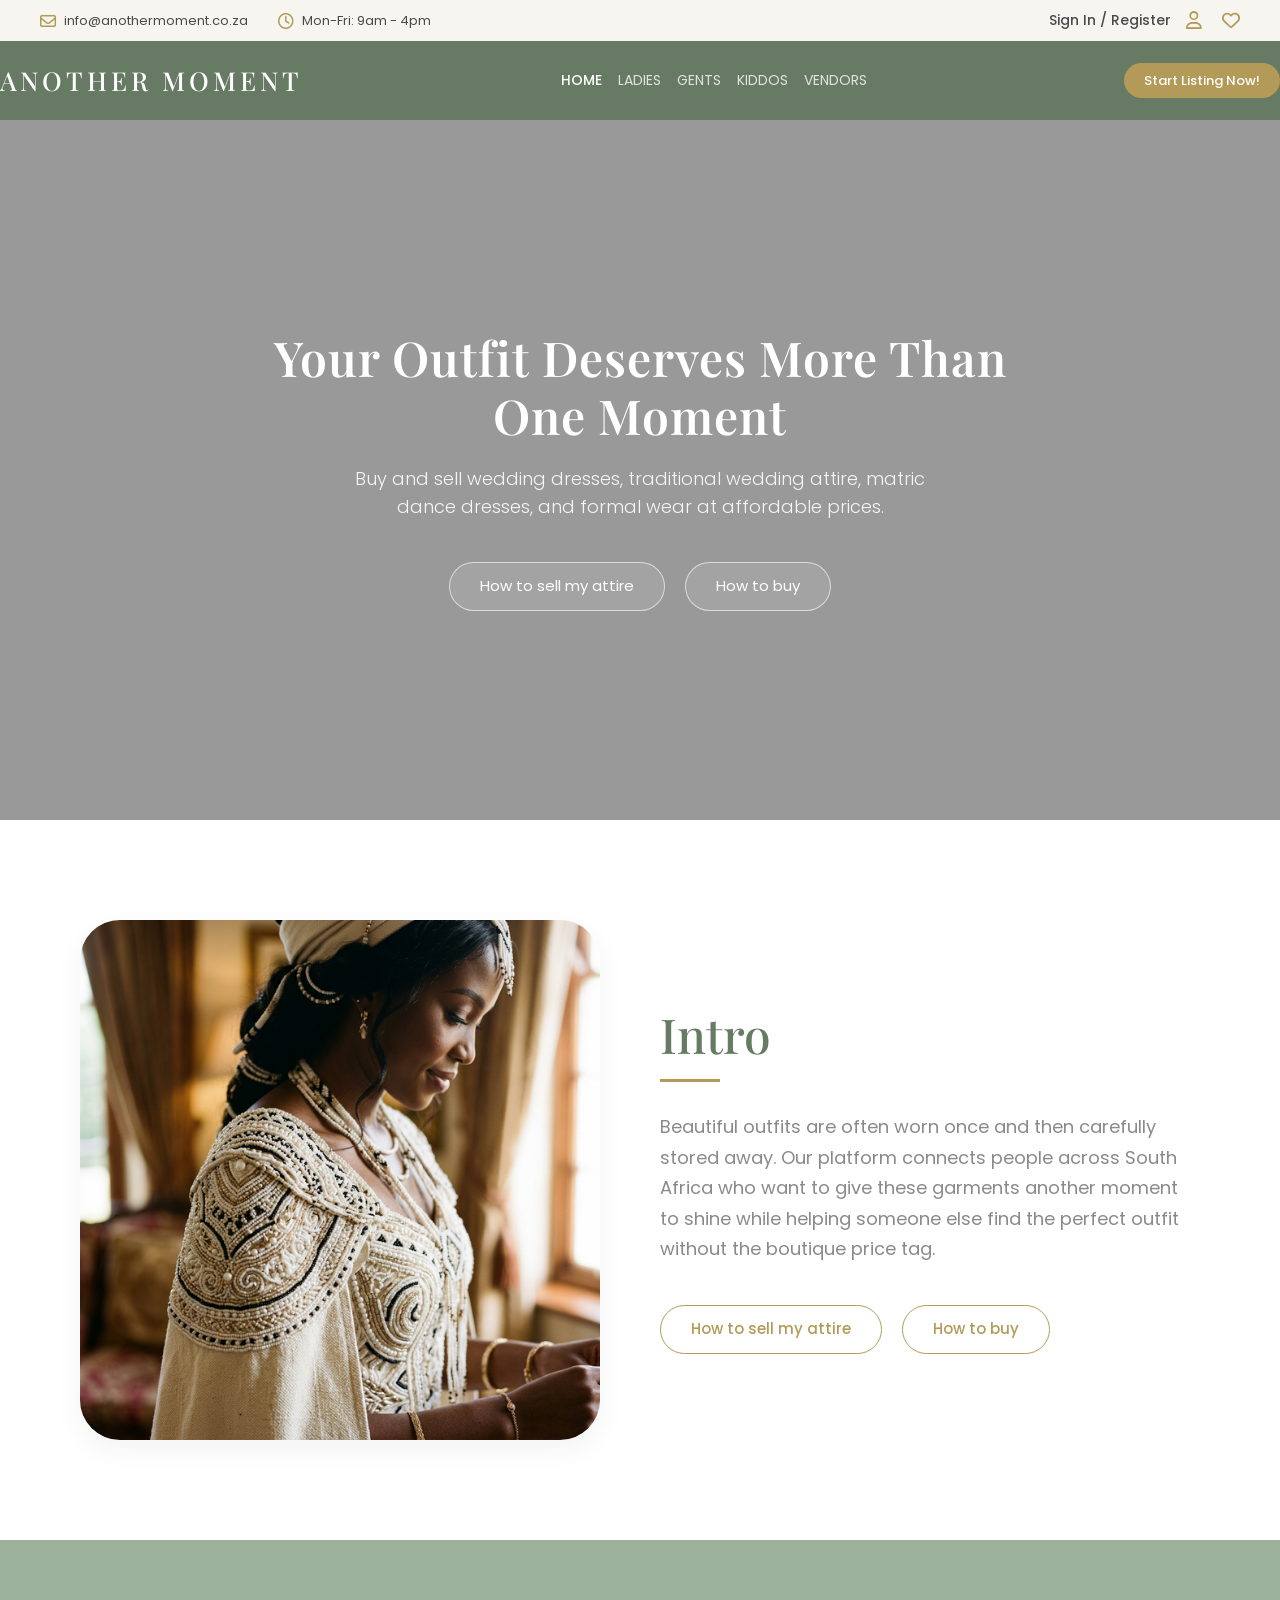
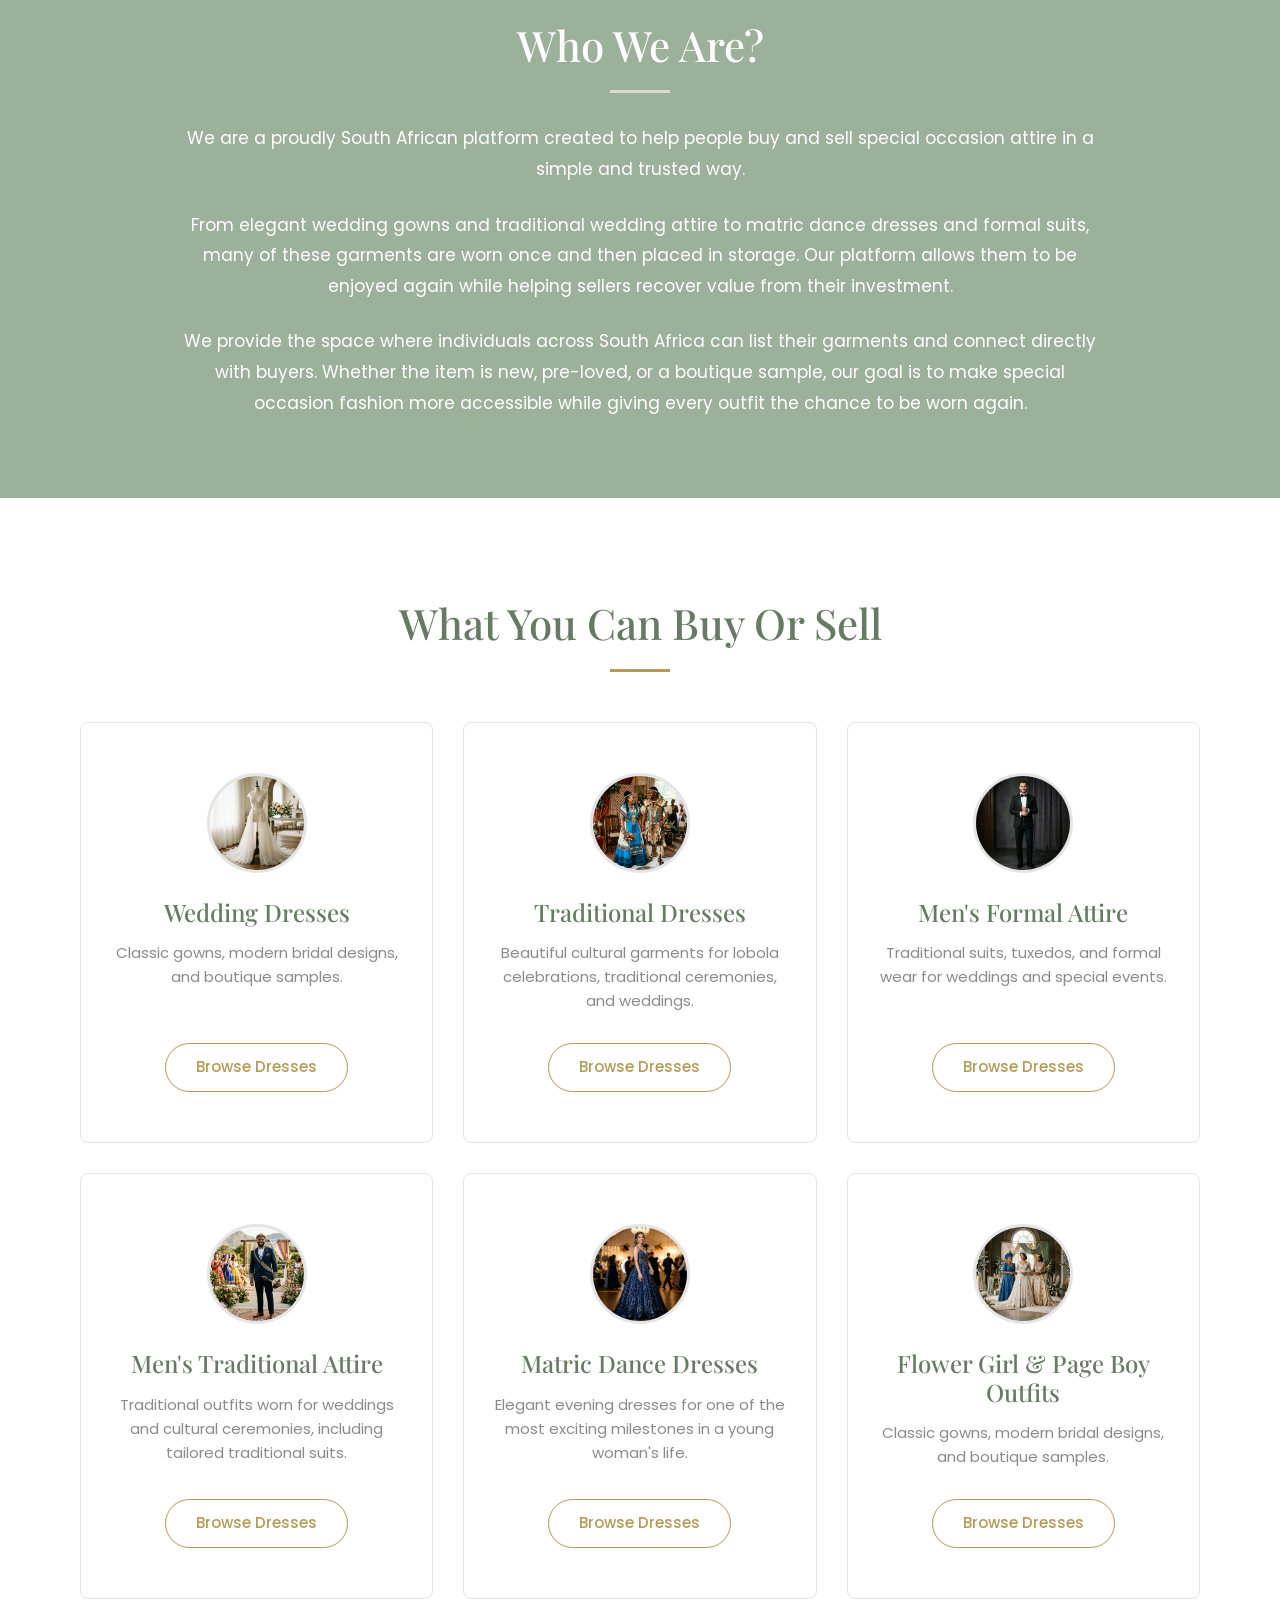
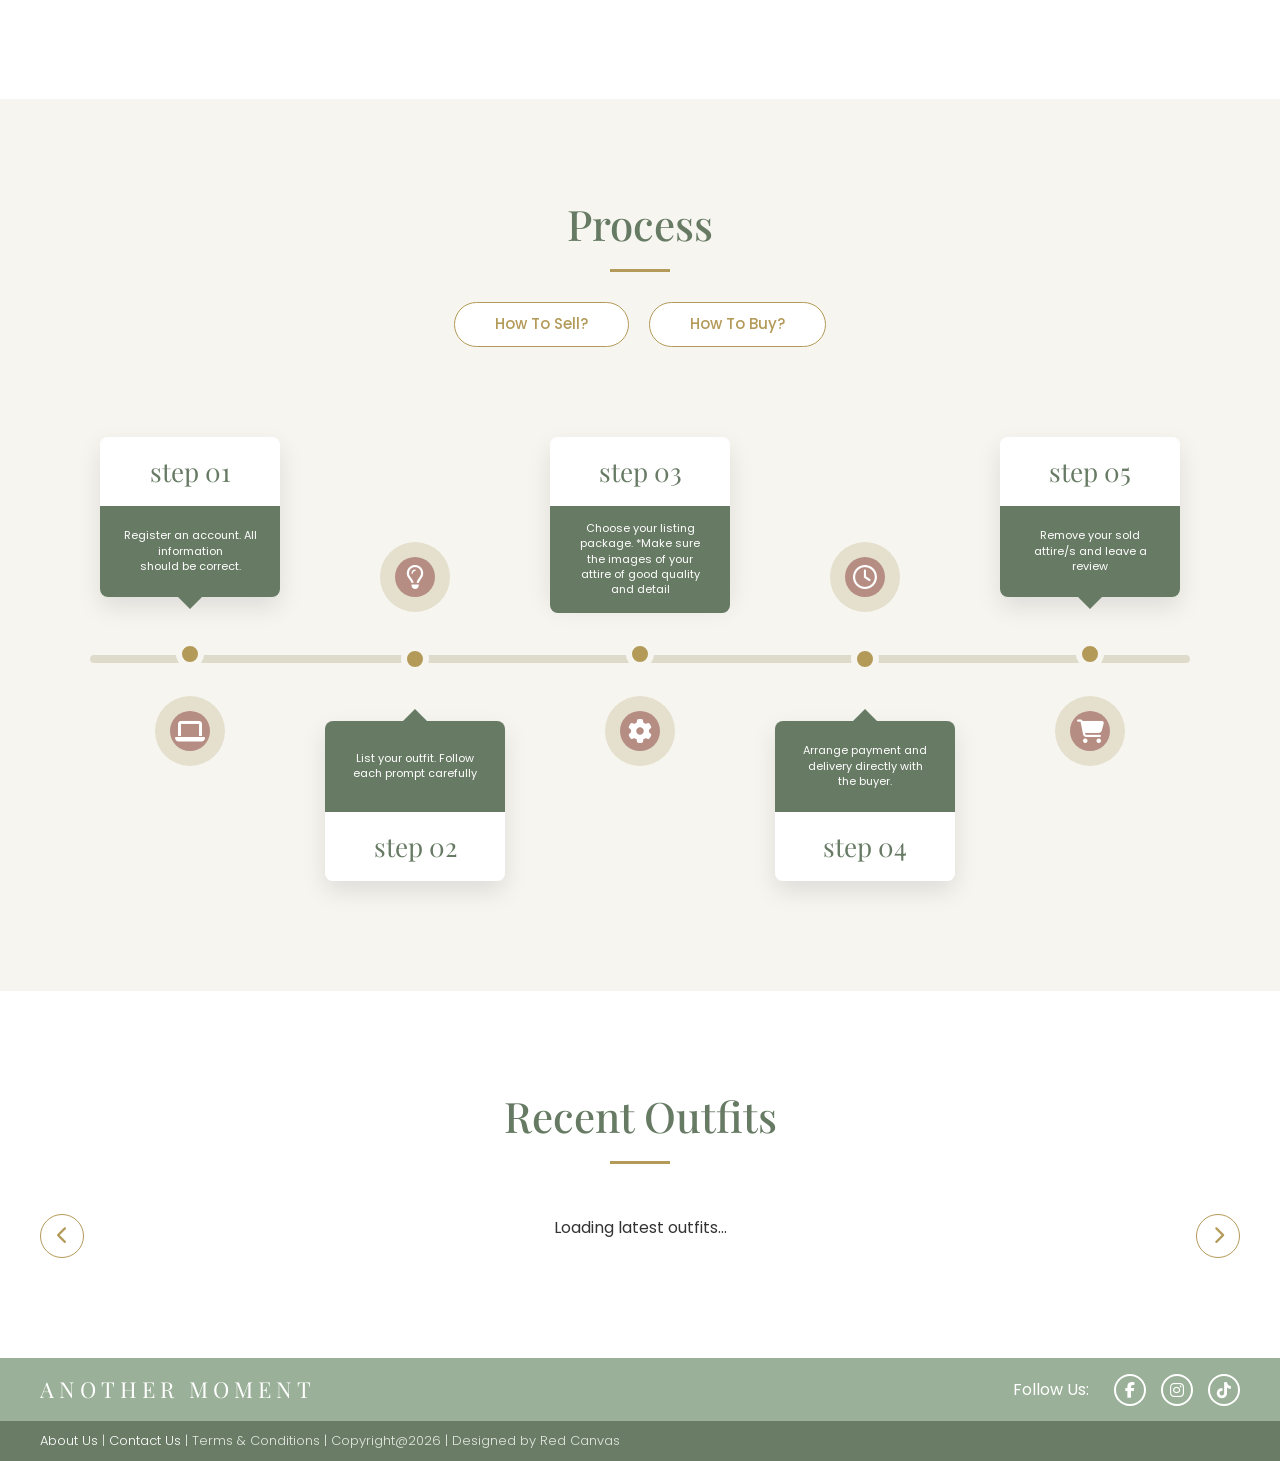
==== index.html @ dbbd154a "Add files via upload" ====
<!DOCTYPE html>
<html lang="en">

<head>
    <meta charset="UTF-8">
    <meta name="viewport" content="width=device-width, initial-scale=1.0">
    <title>ANOTHER MOMENT - Your Outfit Deserves More Than One Moment</title>

    <!-- Fonts -->
    <link rel="preconnect" href="https://fonts.googleapis.com">
    <link rel="preconnect" href="https://fonts.gstatic.com" crossorigin>
    <link
        href="https://fonts.googleapis.com/css2?family=Playfair+Display:wght@400;500;600;700&family=Poppins:wght@300;400;500;600&display=swap"
        rel="stylesheet">

    <!-- Icons -->
    <link rel="stylesheet" href="https://cdnjs.cloudflare.com/ajax/libs/font-awesome/6.4.0/css/all.min.css">

    <!-- Bootstrap CSS -->
    <link href="https://cdn.jsdelivr.net/npm/bootstrap@5.3.3/dist/css/bootstrap.min.css" rel="stylesheet">
    <!-- Styles -->
    <link rel="stylesheet" href="style.css">
    <link rel="icon" href="images/favicon.png" type="image/png">
</head>

<body>
    <!-- Top Bar -->
    <div class="top-bar">
        <div class="top-bar-container">
            <div class="top-bar-left">
                <div class="top-bar-item">
                    <i class="fa-regular fa-envelope"></i>
                    <span>info@anothermoment.co.za</span>
                </div>
                <div class="top-bar-item">
                    <i class="fa-regular fa-clock"></i>
                    <span>Mon-Fri: 9am - 4pm</span>
                </div>
            </div>
            <div class="top-bar-right">
                <div class="top-bar-item sign-in">
                    <a href="login.html" class="text-decoration-none text-reset"><span>Sign In / Register</span></a>
                    <i class="fa-regular fa-user"></i>
                </div>

                                <div class="top-bar-item favorites" style="cursor: pointer;" title="Favorites">
                    <a href="favorites.html" class="text-decoration-none text-reset"><i class="fa-regular fa-heart"></i></a>
                </div>
                <div class="top-bar-item notifications-container" id="nav-notifications-bell" style="display: none;">
                    <i class="fa-regular fa-bell notification-bell"></i>
                    <span class="notification-badge" id="nav-notifications-badge">0</span>
                    <div class="notification-dropdown" id="nav-notifications-dropdown">
                        <div class="notification-empty">Loading notifications...</div>
                    </div>
                </div>
            </div>
        </div>
    </div>

    <!-- Main Navigation -->
    <header class="header">
        <nav class="navbar navbar-expand-lg navbar-dark bg-transparent w-100 py-0">
            <div class="container-fluid header-container px-0">
                <div class="logo">
                    <a class="navbar-brand m-0 p-0" href="index.html">ANOTHER MOMENT</a>
                </div>
                <button class="navbar-toggler border-0 shadow-none" type="button" data-bs-toggle="collapse"
                    data-bs-target="#navMenuContent" aria-controls="navMenuContent" aria-expanded="false"
                    aria-label="Toggle navigation">
                    <span class="navbar-toggler-icon"></span>
                </button>
                <div class="collapse navbar-collapse" id="navMenuContent">
                    <ul class="navbar-nav mx-auto mb-3 mb-lg-0 nav-menu justify-content-center gap-3 mt-4 mt-lg-0 text-center">
    <li class="nav-item"><a class="nav-link active p-0" href="index.html">Home</a></li>
    <li class="nav-item dropdown">
        <a class="nav-link dropdown-toggle p-0" href="#" id="ladiesDropdown" role="button" data-bs-toggle="dropdown" aria-expanded="false">Ladies</a>
        <ul class="dropdown-menu" aria-labelledby="ladiesDropdown">
            <li><a class="dropdown-item" href="category.html?type=white-wedding">White Wedding Dress</a></li>
            <li><a class="dropdown-item" href="category.html?type=traditional-wedding">Traditional Wedding Dress</a></li>
            <li><a class="dropdown-item" href="category.html?type=matric-dance">Matric Dance Dress</a></li>
            <li><a class="dropdown-item" href="category.html?type=evening">Evening Dress</a></li>
        </ul>
    </li>
    <li class="nav-item dropdown">
        <a class="nav-link dropdown-toggle p-0" href="#" id="gentsDropdown" role="button" data-bs-toggle="dropdown" aria-expanded="false">Gents</a>
        <ul class="dropdown-menu" aria-labelledby="gentsDropdown">
            <li><a class="dropdown-item" href="category.html?type=tuxedos">Tuxedos</a></li>
            <li><a class="dropdown-item" href="category.html?type=suits">Suits</a></li>
            <li><a class="dropdown-item" href="category.html?type=traditional-attire">Traditional Attire</a></li>
        </ul>
    </li>
    <li class="nav-item dropdown">
        <a class="nav-link dropdown-toggle p-0" href="#" id="kiddosDropdown" role="button" data-bs-toggle="dropdown" aria-expanded="false">Kiddos</a>
        <ul class="dropdown-menu" aria-labelledby="kiddosDropdown">
            <li><a class="dropdown-item" href="category.html?type=boys-formal">Boys Formal Attire</a></li>
            <li><a class="dropdown-item" href="category.html?type=boys-traditional">Boys Traditional Attire</a></li>
            <li><a class="dropdown-item" href="category.html?type=girls-formal">Girl Formal Dresses</a></li>
            <li><a class="dropdown-item" href="category.html?type=girls-traditional">Girls Traditional Dress</a></li>
        </ul>
    </li>
    <li class="nav-item"><a class="nav-link p-0" href="vendors.html">Vendors</a></li>
    
</ul>
                    <div class="header-action mt-3 mt-lg-0 mb-3 mb-lg-0 text-center">
                        <a href="register.html" class="btn-list-attire text-decoration-none d-inline-block">Start Listing Now!</a>
                    </div>
                </div>
            </div>
        </nav>
    </header>

    <!-- Hero Section -->
    <section class="hero">
        <div id="heroCarousel" class="carousel slide carousel-fade position-absolute top-0 start-0 w-100 h-100" data-bs-ride="carousel" data-bs-interval="4000" style="z-index: -2;">
            <div class="carousel-inner h-100">
                <div class="carousel-item active h-100" style="background-image: url('images/heroslides/another moment slide 1.png'); background-size: cover; background-position: center; background-attachment: fixed;">
                </div>
                <div class="carousel-item h-100" style="background-image: url('images/heroslides/another moment slide 2.png'); background-size: cover; background-position: center; background-attachment: fixed;">
                </div>
                <div class="carousel-item h-100" style="background-image: url('images/heroslides/another moment slide 3.png'); background-size: cover; background-position: center; background-attachment: fixed;">
                </div>
                <div class="carousel-item h-100" style="background-image: url('images/heroslides/another moment slide 4.png'); background-size: cover; background-position: center; background-attachment: fixed;">
                </div>
                <div class="carousel-item h-100" style="background-image: url('images/heroslides/hero.png'); background-size: cover; background-position: center; background-attachment: fixed;">
                </div>
            </div>
        </div>
        <div class="hero-overlay"></div>
        <div class="hero-content">
            <h1>Your Outfit Deserves More Than One Moment</h1>
            <p>Buy and sell wedding dresses, traditional wedding attire, matric<br>dance dresses, and formal wear at
                affordable prices.</p>
            <div class="hero-buttons">
                <a href="login.html" class="btn-outline-white">How to sell my attire</a>
                <a href="how-to-buy.html" class="btn-outline-white">How to buy</a>
            </div>
        </div>
    </section>

    <!-- Intro Section -->
    <section class="intro">
        <div class="intro-container">
            <div class="intro-image-wrapper">
                <img src="images/intro.png" alt="Wedding dress intricate back details" class="intro-image">
            </div>
            <div class="intro-text">
                <h2>Intro</h2>
                <div class="heading-line"></div>
                <p>Beautiful outfits are often worn once and then carefully stored away. Our platform connects people
                    across South Africa who want to give these garments another moment to shine while helping someone
                    else find the perfect outfit without the boutique price tag.</p>
                <div class="intro-buttons">
                    <a href="login.html" class="btn-outline-gold">How to sell my attire</a>
                    <a href="how-to-buy.html" class="btn-outline-gold">How to buy</a>
                </div>
            </div>
        </div>
    </section>
    <!-- Who We Are Section -->
    <section class="who-we-are">
        <div class="who-we-are-container">
            <h2>Who We Are?</h2>
            <div class="heading-line center-line line-light"></div>
            <p>We are a proudly South African platform created to help people buy and sell special occasion attire in a
                simple and trusted way.</p>
            <p>From elegant wedding gowns and traditional wedding attire to matric dance dresses and formal suits, many
                of these garments are worn once and then placed in storage. Our platform allows them to be enjoyed again
                while helping sellers recover value from their investment.</p>
            <p>We provide the space where individuals across South Africa can list their garments and connect directly
                with buyers. Whether the item is new, pre-loved, or a boutique sample, our goal is to make special
                occasion fashion more accessible while giving every outfit the chance to be worn again.</p>
        </div>
    </section>

    <!-- Capabilities Section -->
    <section class="capabilities">
        <div class="capabilities-container">
            <h2>What You Can Buy Or Sell</h2>
            <div class="heading-line center-line"></div>

            <div class="cards-grid">
                <div class="card">
                    <div class="card-icon">
                        <img src="images/categories/wedding_dresses.png" alt="Wedding Dresses" width="100" height="100">
                    </div>
                    <h3>Wedding Dresses</h3>
                    <p>Classic gowns, modern bridal designs, and boutique samples.</p>
                    <a href="category.html?type=wedding" class="btn-outline-gold">Browse Dresses</a>
                </div>
                <div class="card">
                    <div class="card-icon">
                        <img src="images/categories/traditional_dresses.png" alt="Traditional Dresses" width="100"
                            height="100">
                    </div>
                    <h3>Traditional Dresses</h3>
                    <p>Beautiful cultural garments for lobola celebrations, traditional ceremonies, and weddings.</p>
                    <a href="category.html?type=wedding" class="btn-outline-gold">Browse Dresses</a>
                </div>
                <div class="card">
                    <div class="card-icon">
                        <img src="images/categories/mens_formal.png" alt="Men's Formal Attire" width="100" height="100">
                    </div>
                    <h3>Men's Formal Attire</h3>
                    <p>Traditional suits, tuxedos, and formal wear for weddings and special events.</p>
                    <a href="category.html?type=men" class="btn-outline-gold">Browse Dresses</a>
                </div>
                <div class="card">
                    <div class="card-icon">
                        <img src="images/categories/mens_traditional.png" alt="Men's Traditional Attire" width="100"
                            height="100">
                    </div>
                    <h3>Men's Traditional Attire</h3>
                    <p>Traditional outfits worn for weddings and cultural ceremonies, including tailored traditional
                        suits.</p>
                    <a href="category.html?type=men" class="btn-outline-gold">Browse Dresses</a>
                </div>
                <div class="card">
                    <div class="card-icon">
                        <img src="images/categories/matric_dance.png" alt="Matric Dance Dresses" width="100"
                            height="100">
                    </div>
                    <h3>Matric Dance Dresses</h3>
                    <p>Elegant evening dresses for one of the most exciting milestones in a young woman's life.</p>
                    <a href="category.html?type=evening" class="btn-outline-gold">Browse Dresses</a>
                </div>
                <div class="card">
                    <div class="card-icon">
                        <img src="images/hero.png" alt="Flower Girl & Page Boy" width="100" height="100">
                    </div>
                    <h3>Flower Girl &amp; Page Boy Outfits</h3>
                    <p>Classic gowns, modern bridal designs, and boutique samples.</p>
                    <a href="category.html?type=kiddos" class="btn-outline-gold">Browse Dresses</a>
                </div>
            </div>
        </div>
    </section>
    <!-- Process Section -->
    <section class="process">
        <div class="process-container">
            <h2>Process</h2>
            <div class="heading-line center-line"></div>

            <div class="process-buttons">
                <a href="#" class="btn-outline-gold">How To Sell?</a>
                <a href="#" class="btn-outline-gold">How To Buy?</a>
            </div>

            <div class="timeline">
                <div class="timeline-line"></div>

                <div class="timeline-nodes">
                    <!-- Node 1 -->
                    <div class="node">
                        <div class="node-top">
                            <div class="process-step process-up">
                                <div class="process-title">step 01</div>
                                <div class="process-body">Register an account. All information<br>should be correct.
                                </div>
                            </div>
                        </div>
                        <div class="node-dot"></div>
                        <div class="node-bottom">
                            <div class="icon-circle">
                                <i class="fa-solid fa-laptop"></i>
                            </div>
                        </div>
                    </div>

                    <!-- Node 2 -->
                    <div class="node node-alt">
                        <div class="node-top">
                            <div class="icon-circle">
                                <i class="fa-regular fa-lightbulb"></i>
                            </div>
                        </div>
                        <div class="node-dot"></div>
                        <div class="node-bottom">
                            <div class="process-step process-down">
                                <div class="process-body">List your outfit. Follow<br>each prompt carefully</div>
                                <div class="process-title">step 02</div>
                            </div>
                        </div>
                    </div>

                    <!-- Node 3 -->
                    <div class="node">
                        <div class="node-top">
                            <div class="process-step process-up">
                                <div class="process-title">step 03</div>
                                <div class="process-body">Choose your listing<br>package. *Make sure<br>the images of
                                    your<br>attire of good quality<br>and detail</div>
                            </div>
                        </div>
                        <div class="node-dot"></div>
                        <div class="node-bottom">
                            <div class="icon-circle">
                                <i class="fa-solid fa-gear"></i>
                            </div>
                        </div>
                    </div>

                    <!-- Node 4 -->
                    <div class="node node-alt">
                        <div class="node-top">
                            <div class="icon-circle">
                                <i class="fa-regular fa-clock"></i>
                            </div>
                        </div>
                        <div class="node-dot"></div>
                        <div class="node-bottom">
                            <div class="process-step process-down">
                                <div class="process-body">Arrange payment and<br>delivery directly with<br>the buyer.
                                </div>
                                <div class="process-title">step 04</div>
                            </div>
                        </div>
                    </div>

                    <!-- Node 5 -->
                    <div class="node">
                        <div class="node-top">
                            <div class="process-step process-up">
                                <div class="process-title">step 05</div>
                                <div class="process-body">Remove your sold<br>attire/s and leave a<br>review</div>
                            </div>
                        </div>
                        <div class="node-dot"></div>
                        <div class="node-bottom">
                            <div class="icon-circle">
                                <i class="fa-solid fa-cart-shopping"></i>
                            </div>
                        </div>
                    </div>
                </div>
            </div>
        </div>
    </section>

    <!-- Recent Outfits Section -->
    <section class="recent-outfits">
        <div class="recent-container">
            <h2>Recent Outfits</h2>
            <div class="heading-line center-line"></div>

            <div class="carousel-wrapper">
                <button class="carousel-btn prev-btn" id="recent-prev"><i class="fa-solid fa-chevron-left"></i></button>

                <div class="carousel-viewport" style="overflow: hidden; width: 100%;">
                    <div class="outfits-grid" id="recent-outfits-grid">
                        <!-- Outfit Card 1 -->
                        <div class="outfit-card">
                            <div class="outfit-image-container">
                                <img src="images/categories/wedding_dresses.png" alt="Bridal Gown" width="400"
                                    height="400">
                            </div>
                            <div class="outfit-details">
                                <p class="outfit-desc">Romantic crystal-beaded<br>fit-and-flare gown with<br>illusion
                                    neckline and shear<br>back</p>
                                <h3 class="outfit-price">R8500</h3>
                                <a href="product-details.html" class="btn-outline-gold w-100">View</a>
                            </div>
                        </div>

                        <!-- Outfit Card 2 -->
                        <div class="outfit-card">
                            <div class="outfit-image-container">
                                <img src="images/categories/traditional_dresses.png" alt="Traditional Dress" width="400"
                                    height="400">
                            </div>
                            <div class="outfit-details">
                                <p class="outfit-desc">Vibrant South African<br>traditional wedding garment<br>with
                                    custom hand-stitched<br>details</p>
                                <h3 class="outfit-price">R6200</h3>
                                <a href="product-details.html" class="btn-outline-gold w-100">View</a>
                            </div>
                        </div>

                        <!-- Outfit Card 3 -->
                        <div class="outfit-card">
                            <div class="outfit-image-container">
                                <img src="images/categories/mens_formal.png" alt="Men's Formal Tuxedo" width="400"
                                    height="400">
                            </div>
                            <div class="outfit-details">
                                <p class="outfit-desc">Classic slim-fit tuxedo<br>with white shirt and<br>premium
                                    silk lapels and<br>bow-tie</p>
                                <h3 class="outfit-price">R3500</h3>
                                <a href="product-details.html" class="btn-outline-gold w-100">View</a>
                            </div>
                        </div>
                        <!-- Outfit Card 4 -->
                        <div class="outfit-card">
                            <div class="outfit-image-container">
                                <img src="images/categories/mens_traditional.png" alt="Men's Traditional Suit"
                                    style="width:120px;height:120px;object-fit:contain;">
                            </div>
                            <div class="outfit-details">
                                <p class="outfit-desc">Modern tailored traditional<br>men's suit with cultural<br>motifs
                                    and high-quality<br>fabrics</p>
                                <h3 class="outfit-price">R4800</h3>
                                <a href="product-details.html" class="btn-outline-gold w-100">View</a>
                            </div>
                        </div>

                        <!-- Outfit Card 5 -->
                        <div class="outfit-card">
                            <div class="outfit-image-container">
                                <img src="images/categories/matric_dance.png" alt="Matric Dance Gown" width="400"
                                    height="400">
                            </div>
                            <div class="outfit-details">
                                <p class="outfit-desc">Elegant navy blue sparkly<br>matric dance dress with<br>custom
                                    beading and side<br>cutouts</p>
                                <h3 class="outfit-price">R5200</h3>
                                <a href="product-details.html" class="btn-outline-gold w-100">View</a>
                            </div>
                        </div>
                    </div>
                </div>

                <button class="carousel-btn next-btn" id="recent-next"><i
                        class="fa-solid fa-chevron-right"></i></button>
            </div>

        </div>
    </section>
    <!-- Recently Viewed Section -->
    <section class="recent-outfits" id="recently-viewed-section" style="display: none; background-color: #fcf9f5;">
        <div class="recent-container">
            <h2>Recently Viewed</h2>
            <div class="heading-line center-line"></div>

            <div class="carousel-wrapper">
                <div class="carousel-viewport" style="overflow: hidden; width: 100%;">
                    <div class="outfits-grid" id="recently-viewed-grid">
                        <!-- Populated by JS -->
                    </div>
                </div>
            </div>
        </div>
    </section>


    <!-- Footer -->
    <footer class="footer">
        <div class="footer-top">
            <div class="footer-top-container">
                <div class="footer-logo">ANOTHER MOMENT</div>
                <div class="footer-socials">
                    <span class="follow-text">Follow Us:</span>
                    <a href="https://www.facebook.com/search/top?q=Another%20Moment%20-%20Events%20Attire%20Marketplace" target="_blank" class="social-icon"><i class="fa-brands fa-facebook-f"></i></a>
                    <a href="https://www.instagram.com/anothermoment_attire/" target="_blank" class="social-icon"><i class="fa-brands fa-instagram"></i></a>
                    <a href="https://www.tiktok.com/@anothermoment_attire" target="_blank" class="social-icon"><i class="fa-brands fa-tiktok"></i></a>
                </div>
            </div>
        </div>
        <div class="footer-bottom">
            <div class="footer-bottom-container">
                <p><a href="about.html" style="color: white; text-decoration: none;">About Us</a> | <a href="contact.html" style="color: white; text-decoration: none;">Contact Us</a> | Terms & Conditions | Copyright@2026 | Designed by Red Canvas</p>
            </div>
        </div>
    </footer>

    <!-- Bootstrap JS Bundle -->
    <script src="https://cdn.jsdelivr.net/npm/bootstrap@5.3.3/dist/js/bootstrap.bundle.min.js"></script>

    <script>
        document.addEventListener('DOMContentLoaded', function () {
            const grid = document.getElementById('recent-outfits-grid');
            const prevBtn = document.getElementById('recent-prev');
            const nextBtn = document.getElementById('recent-next');

            if (grid && prevBtn && nextBtn) {
                let currentIndex = 0;

                const updateCarousel = () => {
                    const card = grid.querySelector('.outfit-card');
                    if (card) {
                        const gap = parseInt(window.getComputedStyle(grid).gap) || 0;
                        const cardWidth = card.offsetWidth + gap;

                        // Total items and visible items
                        const totalCards = grid.querySelectorAll('.outfit-card').length;
                        const visibleCards = Math.round(grid.parentElement.offsetWidth / cardWidth) || 1;

                        // Max index
                        const maxIndex = Math.max(0, totalCards - visibleCards);

                        if (currentIndex > maxIndex) currentIndex = maxIndex;
                        if (currentIndex < 0) currentIndex = 0;

                        grid.style.transform = `translateX(-${currentIndex * cardWidth}px)`;
                    }
                };

                prevBtn.addEventListener('click', () => {
                    if (currentIndex > 0) {
                        currentIndex--;
                        updateCarousel();
                    }
                });

                nextBtn.addEventListener('click', () => {
                    const card = grid.querySelector('.outfit-card');
                    if (card) {
                        const gap = parseInt(window.getComputedStyle(grid).gap) || 0;
                        const cardWidth = card.offsetWidth + gap;
                        const totalCards = grid.querySelectorAll('.outfit-card').length;
                        const visibleCards = Math.round(grid.parentElement.offsetWidth / cardWidth) || 1;
                        const maxIndex = Math.max(0, totalCards - visibleCards);

                        if (currentIndex < maxIndex) {
                            currentIndex++;
                            updateCarousel();
                        }
                    }
                });

                window.addEventListener('resize', updateCarousel);
            }
        });
    </script>
    <script src="frontend-api.js?v=17"></script>
</body>

</html>
---- style.css ----
/* Base Styles */
* {
    margin: 0;
    padding: 0;
    box-sizing: border-box;
}

body {
    font-family: 'Poppins', sans-serif;
    color: #333;
    line-height: 1.5;
    background-color: #ffffff;
    display: flex;
    flex-direction: column;
    min-height: 100vh;
}

main {
    flex: 1;
}

a {
    text-decoration: none;
}

/* Colors */
:root {
    --sage-green: #677b64;
    --sage-green-light: #778b74;
    --cream: #f6f5f0;
    --gold: #b39a58;
    --dark-grey: #4a4a4a;
    --light-grey: #8a8a8a;
    --white: #ffffff;
    --cream-btn: #e6eacf;
}

/* Typography */
h1,
h2,
.logo {
    font-family: 'Playfair Display', serif;
}

/* Top Bar */
.top-bar {
    background-color: var(--cream);
    padding: 10px 0;
    font-size: 13px;
    color: var(--dark-grey);
}

.top-bar-container {
    max-width: 1400px;
    margin: 0 auto;
    padding: 0 40px;
    display: flex;
    justify-content: space-between;
    align-items: center;
}

.top-bar-left,
.top-bar-right {
    display: flex;
    align-items: center;
    gap: 30px;
}

.top-bar-item {
    display: flex;
    align-items: center;
    gap: 8px;
}

.top-bar-item i {
    color: var(--gold);
    font-size: 16px;
}

.top-bar .sign-in span {
    margin-right: 5px;
    font-weight: 500;
}

/* Main Navigation */
.header {
    background-color: var(--sage-green);
    color: var(--white);
    padding: 20px 0;
}

.header-container {
    max-width: 1400px;
    margin: 0 auto;
    padding: 0 40px;
    display: flex;
    justify-content: space-between;
    align-items: center;
}

.logo a {
    color: var(--white);
    font-size: 26px;
    letter-spacing: 4px;
    font-weight: 500;
}

.nav-menu ul {
    display: flex;
    list-style: none;
    gap: 25px;
}

.nav-menu a {
    color: rgba(255, 255, 255, 0.8);
    font-size: 14px;
    font-weight: 400;
    text-transform: uppercase;
    transition: color 0.3s;
}

.nav-menu a:hover,
.nav-menu a.active {
    color: var(--white);
    font-weight: 500;
}

.btn-list-attire {
    background-color: var(--gold);
    color: var(--white);
    padding: 8px 20px;
    border-radius: 20px;
    font-size: 13px;
    font-weight: 500;
    transition: background-color 0.3s, transform 0.2s;
}

.btn-list-attire:hover {
    background-color: #a0894e;
    transform: translateY(-1px);
}

/* Hero Section */
.hero {
    position: relative;
    height: 700px;
    max-height: 80vh;
    display: flex;
    align-items: center;
    justify-content: center;
    text-align: center;
    overflow: hidden;
}



.hero-overlay {
    position: absolute;
    top: 0;
    left: 0;
    width: 100%;
    height: 100%;
    background-color: rgba(0, 0, 0, 0.4);
    z-index: -1;
}

.hero-content {
    color: var(--white);
    max-width: 800px;
    padding: 0 20px;
    z-index: 1;
}

.hero-content h1 {
    font-size: 48px;
    font-weight: 600;
    margin-bottom: 20px;
    letter-spacing: 1px;
}

.hero-content p {
    font-size: 18px;
    font-weight: 300;
    margin-bottom: 40px;
    line-height: 1.6;
    color: rgba(255, 255, 255, 0.9);
}

.hero-buttons {
    display: flex;
    justify-content: center;
    gap: 20px;
}

.btn-outline-white {
    border: 1px solid rgba(255, 255, 255, 0.6);
    background-color: rgba(255, 255, 255, 0.1);
    backdrop-filter: blur(2px);
    color: var(--white);
    padding: 12px 30px;
    border-radius: 30px;
    font-size: 15px;
    font-weight: 400;
    transition: all 0.3s;
}

.btn-outline-white:hover {
    background-color: var(--white);
    color: var(--dark-grey);
}

/* Intro Section */
.intro {
    padding: 100px 0;
    background-color: var(--white);
}

.intro-container {
    max-width: 1200px;
    margin: 0 auto;
    padding: 0 40px;
    display: flex;
    align-items: center;
    gap: 60px;
}

.intro-image-wrapper {
    flex: 1;
}

.intro-image {
    width: 100%;
    height: auto;
    border-radius: 40px;
    box-shadow: 0 10px 30px rgba(0, 0, 0, 0.05);
    object-fit: cover;
}

.intro-text {
    flex: 1;
    padding-right: 20px;
}

.intro-text h2 {
    font-size: 48px;
    color: var(--sage-green);
    margin-bottom: 15px;
}

.heading-line {
    width: 60px;
    height: 3px;
    background-color: var(--gold);
    margin-bottom: 30px;
}

.intro-text p {
    font-size: 18px;
    color: var(--light-grey);
    line-height: 1.7;
    margin-bottom: 40px;
}

.intro-buttons {
    display: flex;
    gap: 20px;
}

.btn-outline-gold {
    border: 1px solid var(--gold);
    color: var(--gold);
    padding: 12px 30px;
    border-radius: 30px;
    font-size: 15px;
    font-weight: 500;
    transition: all 0.3s;
}

.btn-outline-gold:hover {
    background-color: var(--gold);
    color: var(--white);
}

/* Responsive adjustment */
@media (max-width: 1024px) {
    .intro-container {
        flex-direction: column;
    }

    .intro-text {
        padding-right: 0;
        margin-top: 40px;
        text-align: center;
    }

    .heading-line {
        margin: 0 auto 30px auto;
    }

    .intro-buttons {
        justify-content: center;
    }

}

/* Utilities */
.center-line {
    margin: 0 auto 30px auto;
}

.line-light {
    background-color: #dfdbcb !important;
}

/* Who We Are Section */
.who-we-are {
    background-color: #9cb19a;
    padding: 80px 0;
    text-align: center;
    color: var(--white);
}

.who-we-are h2 {
    font-size: 42px;
    margin-bottom: 20px;
}

.who-we-are-container {
    max-width: 1000px;
    margin: 0 auto;
    padding: 0 40px;
}

.who-we-are p {
    font-size: 17px;
    line-height: 1.8;
    margin-bottom: 25px;
    font-weight: 400;
}

.who-we-are p:last-child {
    margin-bottom: 0;
}

/* Capabilities Section */
.capabilities {
    padding: 100px 0;
    background-color: var(--white);
    text-align: center;
}

.capabilities-container {
    max-width: 1200px;
    margin: 0 auto;
    padding: 0 40px;
}

.capabilities h2 {
    font-size: 42px;
    color: var(--sage-green);
    margin-bottom: 20px;
}

.cards-grid {
    display: grid;
    grid-template-columns: repeat(3, 1fr);
    gap: 30px;
    margin-top: 50px;
}

.card {
    background-color: var(--white);
    border: 1px solid #e5e5e5;
    border-radius: 8px;
    padding: 50px 30px;
    display: flex;
    flex-direction: column;
    align-items: center;
    text-align: center;
    transition: all 0.3s ease;
}

.card.active,
.card:hover {
    background-color: var(--sage-green);
    border-color: var(--sage-green);
    color: var(--white);
}

.card-icon {
    width: 100px;
    height: 100px;
    border-radius: 50%;
    margin-bottom: 25px;
    overflow: hidden;
    background-color: #f5f5f5;
    border: 3px solid #e5e5e5;
    display: flex;
    align-items: center;
    justify-content: center;
    transition: transform 0.3s ease, border-color 0.3s ease;
}

.card-icon img {
    width: 100%;
    height: 100%;
    object-fit: cover;
}

.card:hover .card-icon {
    transform: scale(1.1);
    border-color: var(--gold);
}

.card.active .card-icon {
    border-color: var(--white);
}

.grey-circle {
    background-color: #c8ccc8;
}

.white-ring {
    background-color: transparent;
    border: 16px solid var(--cream);
}

.card h3 {
    font-family: 'Playfair Display', serif;
    font-size: 24px;
    color: var(--sage-green);
    margin-bottom: 15px;
}

.card.active h3,
.card:hover h3 {
    color: var(--white);
}

.card p {
    font-size: 15px;
    color: var(--light-grey);
    margin-bottom: 30px;
    line-height: 1.6;
    flex-grow: 1;
}

.card.active p,
.card:hover p {
    color: rgba(255, 255, 255, 0.9);
}

.card .btn-outline-gold,
.card .btn-outline-white {
    display: inline-block;
}

.card:hover .btn-outline-gold,
.card.active .btn-outline-gold {
    border-color: rgba(255, 255, 255, 0.8);
    color: var(--white);
}

.card:hover .btn-outline-gold:hover,
.card.active .btn-outline-gold:hover {
    background-color: var(--white);
    color: var(--sage-green);
    border-color: var(--white);
}

/* Adjust responsive for new grid */
@media (max-width: 1024px) {
    .cards-grid {
        grid-template-columns: repeat(2, 1fr);
    }
}

@media (max-width: 768px) {
    .cards-grid {
        grid-template-columns: 1fr;
    }
}

/* Process Section */
.process {
    padding: 100px 0;
    background-color: var(--cream);
    text-align: center;
}

.process h2 {
    font-size: 42px;
    color: var(--sage-green);
    margin-bottom: 20px;
}

.process-buttons {
    display: flex;
    justify-content: center;
    gap: 20px;
    margin-bottom: 80px;
}

.process-buttons .btn-outline-gold {
    padding: 10px 40px;
    background-color: var(--white);
}

.timeline {
    position: relative;
    max-width: 1100px;
    margin: 0 auto;
    padding: 20px 0;
}

.timeline-line {
    position: absolute;
    top: 50%;
    left: 0;
    right: 0;
    height: 8px;
    background-color: #dfdbcb;
    transform: translateY(-50%);
    border-radius: 4px;
    z-index: 1;
}

.timeline-nodes {
    display: flex;
    justify-content: space-between;
    position: relative;
    z-index: 2;
}

.node {
    display: flex;
    flex-direction: column;
    align-items: center;
    width: 200px;
    position: relative;
}

.node-dot {
    width: 24px;
    height: 24px;
    background-color: var(--gold);
    border-radius: 50%;
    margin: 15px 0;
    border: 4px solid var(--cream);
    box-shadow: 0 0 0 2px var(--cream);
    z-index: 3;
}

.node-top,
.node-bottom {
    height: 180px;
    display: flex;
    justify-content: center;
    width: 100%;
}

.node-top {
    align-items: flex-end;
}

.node-bottom {
    align-items: flex-start;
}

/* Process Tooltip Steps */
.process-step {
    width: 180px;
    height: 160px;
    position: relative;
    border-radius: 8px;
    box-shadow: 0 10px 25px rgba(0, 0, 0, 0.1);
    display: flex;
    flex-direction: column;
}

.process-step::after {
    content: '';
    position: absolute;
    left: 50%;
    transform: translateX(-50%);
    border: 12px solid transparent;
}

.process-up {
    margin-bottom: 30px;
}

.process-up::after {
    bottom: -24px;
    border-top-color: var(--sage-green);
}

.process-down {
    margin-top: 30px;
}

.process-down::after {
    top: -24px;
    border-bottom-color: var(--sage-green);
}

.process-title,
.process-body {
    padding: 15px;
    text-align: center;
}

.process-up .process-title {
    background-color: var(--white);
    color: var(--sage-green);
    font-size: 26px;
    font-family: 'Playfair Display', serif;
    border-top-left-radius: 8px;
    border-top-right-radius: 8px;
}

.process-up .process-body {
    background-color: var(--sage-green);
    color: var(--white);
    font-size: 11px;
    line-height: 1.4;
    border-bottom-left-radius: 8px;
    border-bottom-right-radius: 8px;
    flex-grow: 1;
    display: flex;
    align-items: center;
    justify-content: center;
}

.process-down .process-body {
    background-color: var(--sage-green);
    color: var(--white);
    font-size: 11px;
    line-height: 1.4;
    border-top-left-radius: 8px;
    border-top-right-radius: 8px;
    flex-grow: 1;
    display: flex;
    align-items: center;
    justify-content: center;
}

.process-down .process-title {
    background-color: var(--white);
    color: var(--sage-green);
    font-size: 26px;
    font-family: 'Playfair Display', serif;
    border-bottom-left-radius: 8px;
    border-bottom-right-radius: 8px;
}

/* Icon Circle */
.icon-circle {
    width: 70px;
    height: 70px;
    background-color: var(--white);
    border-radius: 50%;
    display: flex;
    align-items: center;
    justify-content: center;
    font-size: 24px;
    color: var(--sage-green);
    box-shadow: 0 0 0 15px #e5e0cd;
}

.node-alt .node-dot {
    margin: 20px 0;
}

.node-top .icon-circle {
    margin-bottom: 30px;
}

.node-bottom .icon-circle {
    margin-top: 30px;
}

/* Recent Outfits Section */
.recent-outfits {
    padding: 100px 0;
    text-align: center;
    background-color: var(--white);
}

.recent-outfits h2 {
    font-size: 42px;
    color: var(--sage-green);
    margin-bottom: 20px;
}

.recent-container {
    max-width: 1400px;
    margin: 0 auto;
    padding: 0 40px;
}

.carousel-wrapper {
    display: flex;
    align-items: center;
    justify-content: center;
    gap: 30px;
    margin-top: 50px;
}

.carousel-btn {
    width: 44px;
    height: 44px;
    border-radius: 50%;
    border: 1px solid var(--gold);
    background-color: transparent;
    color: var(--gold);
    cursor: pointer;
    font-size: 18px;
    display: flex;
    align-items: center;
    justify-content: center;
    transition: all 0.3s;
    flex-shrink: 0;
}

.carousel-btn:hover {
    background-color: var(--gold);
    color: var(--white);
}

.outfits-grid {
    display: flex;
    gap: 30px;
    width: 100%;
    transition: transform 0.4s ease-in-out;
}

.outfit-card {
    flex: 0 0 210px;
    max-width: 210px;
    background-color: var(--white);
    border-radius: 12px;
    overflow: hidden;
    box-shadow: 0 10px 30px rgba(0, 0, 0, 0.06);
    text-align: center;
    border: 1px solid #f0f0f0;
}

.outfit-image-container {
    position: relative;
    display: flex;
    justify-content: center;
    align-items: center;
    padding: 10px 10px 0;
    height: 150px;
    overflow: hidden;
}

.outfit-image-container img {
    max-width: 140px;
    max-height: 140px;
    width: auto !important;
    height: auto !important;
    object-fit: contain;
    display: block;
}

.img-nav-btn {
    position: absolute;
    top: 50%;
    transform: translateY(-50%);
    background: transparent;
    border: none;
    color: var(--white);
    font-size: 24px;
    cursor: pointer;
    opacity: 0.8;
}

.img-nav-btn:hover {
    opacity: 1;
}

.img-prev {
    left: 15px;
}

.img-next {
    right: 15px;
}

.outfit-details {
    padding: 10px 15px 15px;
    display: flex;
    flex-direction: column;
    align-items: center;
}

.outfit-desc {
    display: none;
}

.outfit-price {
    font-family: 'Playfair Display', serif;
    font-size: 22px;
    color: var(--sage-green);
    margin-bottom: 10px;
    font-weight: 600;
}

.outfit-details .btn-outline-gold {
    display: block;
    width: 60%;
    padding: 10px 0;
}

.pagination-dots {
    display: flex;
    justify-content: center;
    gap: 15px;
    margin-top: 40px;
}

.dark-btn {
    width: 44px;
    height: 44px;
    border-radius: 8px;
    background-color: #3f4244;
    color: var(--white);
    border: none;
    cursor: pointer;
    font-size: 18px;
    display: flex;
    align-items: center;
    justify-content: center;
    box-shadow: 0 4px 10px rgba(0, 0, 0, 0.1);
}

@media (max-width: 1024px) {
    .outfit-card {
        flex: 0 0 calc(50% - 15px);
    }

    .timeline-nodes {
        flex-direction: column;
        align-items: center;
        gap: 50px;
    }

    .timeline-line {
        display: none;
    }

    .node-top,
    .node-bottom {
        height: auto;
    }
}

@media (max-width: 768px) {
    .outfit-card {
        flex: 0 0 100%;
    }
}

/* Footer Section */
.footer {
    width: 100%;
}

.footer-top {
    background-color: #9ab098;
    padding: 30px 0;
}

.footer-top-container {
    max-width: 1400px;
    margin: 0 auto;
    padding: 0 40px;
    display: flex;
    justify-content: space-between;
    align-items: center;
}

.footer-logo {
    font-family: 'Playfair Display', serif;
    font-size: 28px;
    color: var(--white);
    letter-spacing: 5px;
}

.footer-socials {
    display: flex;
    align-items: center;
    gap: 15px;
}

.follow-text {
    color: var(--white);
    font-size: 16px;
    margin-right: 10px;
}

.social-icon {
    width: 40px;
    height: 40px;
    border: 2px solid var(--white);
    border-radius: 50%;
    display: flex;
    align-items: center;
    justify-content: center;
    color: var(--white);
    font-size: 18px;
    transition: all 0.3s ease;
    text-decoration: none;
}

.social-icon:hover {
    background-color: var(--white);
    color: #9ab098;
}

.footer-bottom {
    background-color: #6a7c66;
    padding: 15px 0;
}

.footer-bottom-container {
    max-width: 1400px;
    margin: 0 auto;
    padding: 0 40px;
}

.footer-bottom p {
    color: #e2e8e0;
    font-size: 13px;
    margin: 0;
    font-weight: 300;
}

@media (max-width: 768px) {

    /* Top Bar */
    .top-bar-container {
        flex-direction: column;
        gap: 10px;
        padding: 10px 20px;
    }

    .top-bar-left,
    .top-bar-right {
        gap: 15px;
        flex-wrap: wrap;
        justify-content: center;
    }

    /* Header */
    .header-container {
        padding: 0 20px;
    }

    .logo a {
        font-size: 20px;
    }

    .btn-list-attire {
        padding: 6px 15px;
        font-size: 12px;
    }

    /* Hero */
    .hero {
        height: auto;
        padding: 100px 0;
    }

    .hero-content {
        padding-top: 80px;
    }

    .hero-content h1 {
        font-size: 36px;
    }

    .hero-content p {
        font-size: 16px;
        margin-bottom: 30px;
    }

    .hero-buttons {
        flex-direction: column;
        gap: 15px;
        align-items: center;
    }

    .btn-outline-white {
        width: 100%;
        max-width: 300px;
    }

    /* Global Padding */
    .intro,
    .who-we-are,
    .capabilities,
    .process,
    .recent-outfits {
        padding: 60px 0;
    }

    .intro-container,
    .who-we-are-container,
    .capabilities-container,
    .process-container,
    .recent-container,
    .footer-top-container,
    .footer-bottom-container {
        padding: 0 20px;
    }

    /* Headings */
    .intro-text h2,
    .who-we-are h2,
    .capabilities h2,
    .process h2,
    .recent-outfits h2 {
        font-size: 32px;
    }

    /* Process buttons */
    .process-buttons {
        flex-direction: column;
        align-items: center;
        gap: 15px;
        margin-bottom: 40px;
    }

    .process-buttons .btn-outline-gold {
        width: 100%;
        max-width: 300px;
    }

    /* Process Tooltips */
    .process-up,
    .process-down {
        margin: 15px 0;
    }

    .process-step::after {
        display: none;
    }

    .node-alt .node-dot {
        margin: 15px 0;
    }

    .node-top .icon-circle {
        margin-bottom: 15px;
    }

    .node-bottom .icon-circle {
        margin-top: 15px;
    }

    /* Carousel Reposition */
    .carousel-wrapper {
        flex-direction: row;
        flex-wrap: wrap;
        justify-content: center;
    }

    .carousel-viewport {
        order: 1;
        width: 100%;
        margin-bottom: 20px;
    }

    .carousel-btn {
        position: relative;
    }

    .prev-btn {
        order: 2;
        margin-right: 15px;
    }

    .next-btn {
        order: 3;
        margin-left: 15px;
    }

    .outfits-grid {
        gap: 40px;
    }

    .footer-top-container {
        flex-direction: column;
        gap: 20px;
        text-align: center;
    }

    .footer-bottom-container {
        text-align: center;
    }
}

/* Product Details Page */
.product-details-page {
    padding: 60px 0;
    background-color: var(--white);
}

.product-details-container {
    max-width: 1200px;
    margin: 0 auto;
    padding: 0 40px;
    display: flex;
    gap: 30px;
    align-items: flex-start;
}

.product-gallery {
    flex: 0 0 42%;
    max-width: 42%;
    display: flex;
    flex-direction: column;
    gap: 10px;
}

.main-image {
    position: relative;
    width: 100%;
    border-radius: 12px;
    overflow: hidden;
    height: 240px;
}

.main-image img {
    width: 100%;
    height: 100%;
    object-fit: contain;
}

.zoom-btn {
    position: absolute;
    top: 25px;
    right: 25px;
    background: transparent;
    border: none;
    color: var(--white);
    font-size: 26px;
    cursor: pointer;
    text-shadow: 0 2px 5px rgba(0, 0, 0, 0.4);
    transition: transform 0.3s;
}

.zoom-btn:hover {
    transform: scale(1.1);
}

.thumbnail-list {
    display: flex;
    gap: 15px;
}

.thumbnail-list img {
    flex: 1;
    height: 70px;
    object-fit: contain;
    border-radius: 8px;
    cursor: pointer;
    border: 2px solid transparent;
    transition: opacity 0.3s;
}

.thumbnail-list img:hover {
    opacity: 0.8;
}

.product-info-panel {
    flex: 1;
    min-width: 0;
    padding-top: 10px;
}

.badge-preloved {
    background-color: var(--gold);
    color: var(--white);
    padding: 8px 30px;
    border-radius: 30px;
    font-size: 15px;
    display: inline-block;
    margin-bottom: 30px;
}

.seller-meta {
    display: flex;
    gap: 50px;
    margin-bottom: 35px;
}

.meta-item {
    display: flex;
    align-items: center;
    gap: 15px;
}

.meta-item i {
    font-size: 26px;
    color: var(--gold);
}

.meta-text {
    display: flex;
    flex-direction: column;
}

.meta-label {
    font-size: 13px;
    color: var(--dark-grey);
    font-weight: 600;
}

.meta-value {
    font-size: 15px;
    color: var(--light-grey);
}

.product-title {
    font-family: 'Playfair Display', serif;
    font-size: 28px;
    color: var(--sage-green);
    margin-bottom: 20px;
    line-height: 1.2;
}

.price-section {
    display: flex;
    gap: 60px;
    margin-bottom: 25px;
}

.price-item {
    display: flex;
    flex-direction: column;
}

.price-label {
    font-size: 14px;
    color: var(--dark-grey);
    font-weight: 600;
    margin-bottom: 5px;
}

.current-price {
    font-family: 'Poppins', sans-serif;
    font-size: 28px;
    font-weight: 600;
    color: var(--sage-green);
}

.original-price {
    font-family: 'Poppins', sans-serif;
    font-size: 28px;
    color: #c9c9c9;
}

.size-section {
    display: flex;
    flex-direction: column;
    margin-bottom: 20px;
}

.size-label {
    font-size: 14px;
    color: var(--dark-grey);
    font-weight: 600;
    margin-bottom: 5px;
}

.size-value {
    font-size: 18px;
    color: var(--light-grey);
}

.size-chart-link {
    color: var(--dark-grey);
    font-size: 15px;
    font-weight: 600;
    display: flex;
    align-items: center;
    gap: 10px;
    margin-bottom: 40px;
    text-decoration: none;
    transition: color 0.3s;
}

.size-chart-link img {
    height: 20px;
    width: auto;
}

.size-chart-link:hover {
    color: var(--gold);
}

.product-description {
    margin-bottom: 50px;
}

.product-description h3 {
    font-size: 15px;
    color: var(--dark-grey);
    font-weight: 600;
    margin-bottom: 15px;
}

.product-description p {
    font-size: 17px;
    color: var(--light-grey);
    line-height: 1.8;
}

.contact-seller-section h2 {
    font-size: 36px;
    color: var(--sage-green);
    margin-bottom: 30px;
    font-family: 'Playfair Display', serif;
}

.contact-seller-form .form-group {
    margin-bottom: 25px;
}

.border-bottom-only input,
.border-bottom-only textarea {
    width: 100%;
    border: none;
    border-bottom: 1px solid #e5e5e5;
    padding: 12px 0;
    font-size: 15px;
    color: var(--dark-grey);
    background: transparent;
    font-family: 'Poppins', sans-serif;
}

.border-bottom-only input:focus,
.border-bottom-only textarea:focus {
    outline: none;
    border-bottom-color: var(--sage-green);
}

.border-bottom-only input::placeholder,
.border-bottom-only textarea::placeholder {
    color: var(--dark-grey);
}

.contact-seller-form .btn-outline-gold {
    margin-top: 30px;
    width: auto;
    display: inline-block;
    padding: 12px 50px;
    font-size: 16px;
    border: 1px solid var(--gold);
    color: var(--gold);
    background: transparent;
    border-radius: 30px;
    transition: all 0.3s;
}

.contact-seller-form .btn-outline-gold:hover {
    background-color: var(--gold);
    color: var(--white);
}

@media (max-width: 1024px) {
    .product-details-container {
        flex-direction: column;
    }

    .main-image {
        height: 500px;
    }

    .product-info-panel {
        padding-top: 30px;
    }
}

@media (max-width: 768px) {
    .seller-meta {
        flex-direction: column;
        gap: 20px;
    }

    .price-section {
        flex-direction: column;
        gap: 20px;
    }

    .main-image {
        height: 400px;
    }

    .thumbnail-list img {
        height: 80px;
    }
}

/* Category Page Layout */
.category-layout {
    display: flex;
    width: 100%;
    margin: 60px 0;
    padding: 0 40px;
    gap: 50px;
    align-items: flex-start;
}

/* Sidebar */
.category-layout .sidebar {
    width: 280px;
    flex-shrink: 0;
    position: sticky;
    top: 100px;
    max-height: calc(100vh - 120px);
    overflow-y: auto;
}
.category-layout .sidebar::-webkit-scrollbar {
    width: 6px;
}
.category-layout .sidebar::-webkit-scrollbar-thumb {
    background: #d4dcd5;
    border-radius: 10px;
}

.btn-filter {
    width: 100%;
    background-color: #9ab098;
    color: var(--white);
    border: none;
    padding: 16px;
    border-radius: 8px;
    font-weight: 600;
    margin-bottom: 40px;
    font-size: 15px;
}

.sidebar h3 {
    font-family: 'Playfair Display', serif;
    font-size: 32px;
    color: var(--sage-green);
    margin-bottom: 25px;
}

.sidebar-heading-line {
    width: 80px;
    height: 3px;
    background-color: var(--gold);
    margin-bottom: 35px;
}

.filter-group {
    margin-bottom: 35px;
}

.filter-group h4 {
    font-size: 15px;
    font-weight: 700;
    color: var(--dark-grey);
    margin-bottom: 18px;
}

.filter-option {
    display: flex;
    align-items: center;
    gap: 12px;
    margin-bottom: 15px;
}

.filter-option input[type="checkbox"] {
    width: 20px;
    height: 20px;
    border: 1px solid #ccc;
    border-radius: 4px;
    appearance: none;
    outline: none;
    cursor: pointer;
    background: transparent;
}

.filter-option input[type="checkbox"]:checked {
    background-color: var(--sage-green);
    border-color: var(--sage-green);
    position: relative;
}

.filter-option input[type="checkbox"]:checked::after {
    content: '\f00c';
    font-family: 'Font Awesome 6 Free';
    font-weight: 900;
    color: white;
    font-size: 12px;
    position: absolute;
    top: 50%;
    left: 50%;
    transform: translate(-50%, -50%);
}

.filter-option label {
    font-size: 15px;
    color: var(--dark-grey);
    cursor: pointer;
}

.btn-search {
    width: 100%;
    background-color: transparent;
    border: 1px solid var(--gold);
    color: var(--gold);
    padding: 12px;
    border-radius: 30px;
    font-size: 16px;
    transition: all 0.3s;
    margin-top: 10px;
}

.btn-search:hover {
    background-color: var(--gold);
    color: var(--white);
}

/* Category Grid Container */
.products-grid-container {
    flex: 1;
}

.products-grid {
    display: grid;
    grid-template-columns: repeat(auto-fill, minmax(210px, 1fr));
    gap: 20px;
}

.category-card {
    background-color: var(--white);
    border-radius: 12px;
    overflow: hidden;
    box-shadow: 0 10px 30px rgba(0, 0, 0, 0.06);
    text-align: center;
    border: 1px solid #f0f0f0;
    display: flex;
    flex-direction: column;
}

.category-card .outfit-image-container {
    height: 150px;
    overflow: hidden;
}

.category-card .outfit-desc {
    padding: 0 10px;
    font-size: 13px;
    display: none;
}

/* Dropdown Menu for Header */
.dropdown-menu {
    border: none;
    border-radius: 8px;
    box-shadow: 0 10px 30px rgba(0, 0, 0, 0.1);
    padding: 15px;
    margin-top: 15px;
    background-color: rgba(255, 255, 255, 0.95);
    backdrop-filter: blur(10px);
    display: none;
}

.dropdown-menu.show {
    display: flex !important;
    flex-direction: column;
    gap: 0 !important;
    min-width: 250px;
}

.dropdown-item {
    font-size: 13px;
    color: var(--dark-grey) !important;
    padding: 8px 15px;
    border-bottom: 1px solid #eee;
    transition: all 0.3s;
    text-transform: none !important;
}

.dropdown-item:last-child {
    border-bottom: none;
}

.dropdown-item:hover {
    background-color: transparent;
    color: var(--sage-green) !important;
    padding-left: 20px;
}

/* Pagination */
.pagination-wrapper {
    display: flex;
    align-items: center;
    justify-content: center;
    gap: 15px;
    margin-top: 60px;
}

.page-nav-btn {
    width: 44px;
    height: 44px;
    border-radius: 50%;
    border: 1px solid var(--gold);
    background-color: transparent;
    color: var(--gold);
    display: flex;
    align-items: center;
    justify-content: center;
    font-size: 18px;
    cursor: pointer;
    transition: all 0.3s;
}

.page-nav-btn:hover {
    background-color: var(--gold);
    color: var(--white);
}

.page-numbers {
    display: flex;
    gap: 15px;
    align-items: flex-end;
}

.page-num {
    display: flex;
    flex-direction: column;
    align-items: center;
    gap: 10px;
    cursor: pointer;
}

.page-dot {
    width: 8px;
    height: 8px;
    border-radius: 50%;
    background-color: #a3a3a3;
    transition: background-color 0.3s;
}

.page-num:hover .page-dot,
.page-num.active .page-dot {
    background-color: var(--gold);
}

.page-text {
    font-size: 14px;
    color: var(--light-grey);
    font-weight: 500;
}

.page-num.active .page-text {
    color: var(--dark-grey);
}

/* Responsive category Layout */
@media (max-width: 1024px) {
    .category-layout {
        flex-direction: column;
    }

    .sidebar {
        width: 100%;
    }

    .category-layout .sidebar {
        position: static;
        max-height: none;
        overflow-y: visible;
        margin-bottom: 20px;
    }

    .products-grid {
        grid-template-columns: repeat(2, 1fr);
    }
}

@media (max-width: 768px) {
    .products-grid {
        grid-template-columns: 1fr;
    }
}

/* Authentication Pages */
.auth-page {
    padding: 100px 20px;
    min-height: calc(100vh - 400px);
    display: flex;
    align-items: center;
    justify-content: center;
    background-color: var(--white);
}

.auth-card {
    background-color: #9cb19a;
    border-radius: 12px;
    padding: 60px 50px;
    width: 100%;
    max-width: 500px;
    box-shadow: 0 15px 40px rgba(0, 0, 0, 0.05);
}

.auth-card.register-card {
    max-width: 520px;
}

.auth-card h2 {
    font-family: 'Playfair Display', serif;
    font-size: 38px;
    color: var(--white);
    text-align: center;
    margin-bottom: 45px;
    letter-spacing: 0.5px;
}

.auth-form .form-group {
    margin-bottom: 25px;
}

.auth-form .form-control {
    width: 100%;
    background: transparent;
    border: none;
    border-bottom: 1px solid rgba(255, 255, 255, 0.4);
    padding: 10px 0;
    color: var(--white);
    font-family: 'Poppins', sans-serif;
    font-size: 15px;
    border-radius: 0;
}

.auth-form .form-control:focus {
    outline: none;
    border-bottom-color: var(--white);
    box-shadow: none;
    background: transparent;
}

.auth-form .form-control::placeholder {
    color: var(--white);
    opacity: 0.8;
}

.auth-options {
    display: flex;
    justify-content: space-between;
    align-items: center;
    margin-top: 10px;
    margin-bottom: 40px;
}

.auth-options .checkbox-label {
    display: flex;
    align-items: center;
    gap: 10px;
    color: var(--white);
    font-size: 14px;
    cursor: pointer;
    margin: 0;
}

.auth-options .checkbox-label input {
    width: 18px;
    height: 18px;
    cursor: pointer;
    appearance: none;
    background: rgba(255, 255, 255, 0.2);
    border: 1px solid rgba(255, 255, 255, 0.6);
    border-radius: 3px;
    position: relative;
    outline: none;
}

.auth-options .checkbox-label input:checked {
    background: var(--white);
    border-color: var(--white);
}

.auth-options .checkbox-label input:checked::after {
    content: '\f00c';
    font-family: 'Font Awesome 6 Free';
    font-weight: 900;
    color: #9cb19a;
    font-size: 12px;
    position: absolute;
    top: 50%;
    left: 50%;
    transform: translate(-50%, -50%);
}

.forgot-pwd {
    color: #333;
    font-size: 14px;
    text-decoration: none;
    font-weight: 500;
}

.forgot-pwd:hover {
    text-decoration: underline;
    color: #111;
}

.recaptcha-wrapper {
    display: flex;
    justify-content: center;
    margin-top: 30px;
    margin-bottom: 35px;
}

.recaptcha-placeholder {
    background-color: var(--white);
    border: 1px solid #d3d3d3;
    border-radius: 3px;
    padding: 10px 15px;
    display: flex;
    justify-content: space-between;
    align-items: center;
    width: 280px;
    box-shadow: 0 2px 4px rgba(0, 0, 0, 0.05);
}

.recaptcha-left {
    display: flex;
    align-items: center;
    gap: 12px;
}

.recaptcha-checkbox {
    width: 26px;
    height: 26px;
    border: 2px solid #c1c1c1;
    background: #fff;
    border-radius: 3px;
    cursor: pointer;
}

.recaptcha-text {
    font-size: 14px;
    color: #333;
    font-family: 'Roboto', 'Poppins', sans-serif;
}

.recaptcha-logo {
    display: flex;
    flex-direction: column;
    align-items: center;
}

.recaptcha-logo .recaptcha-icon {
    font-size: 24px;
    color: #4285f4;
    margin-bottom: 2px;
}

.recaptcha-terms {
    font-size: 8px;
    color: #777;
    text-align: center;
}

.auth-submit-btn {
    display: block;
    width: 100%;
    max-width: 220px;
    margin: 0 auto;
    background: transparent;
    border: 1px solid var(--white);
    color: var(--white);
    padding: 12px;
    border-radius: 30px;
    font-size: 18px;
    cursor: pointer;
    transition: all 0.3s;
    font-family: 'Poppins', sans-serif;
    outline: none;
    text-decoration: none;
    text-align: center;
}

.auth-submit-btn:hover {
    background: var(--white);
    color: #9cb19a;
}

.privacy-text {
    font-size: 14px;
    color: rgba(255, 255, 255, 0.9);
    line-height: 1.5;
    margin-bottom: 35px;
    text-align: center;
}

@media (max-width: 768px) {
    .auth-card {
        padding: 40px 30px;
    }
}
/* ==========================================================================
   Dashboard Styles
   ========================================================================== */

:root {
    --dashboard-bg: #f8f9f8;
    --sage-green-dash: #9fb3a3; /* Specific to dashboard header/cards */
    --text-dark-dash: #4a4a4a;
    --text-muted-dash: #7c8d7e;
}

.dashboard-body {
    background-color: var(--dashboard-bg) !important;
}

/* Dashboard Specific Header */
.dashboard-header {
    background-color: var(--sage-green-dash) !important;
    padding: 12px 0;
}

.dashboard-nav .nav-link {
    color: rgba(255, 255, 255, 0.9) !important;
    font-size: 14px;
    text-transform: uppercase;
    letter-spacing: 0.5px;
    padding: 0 15px !important;
    transition: color 0.3s;
}

.dashboard-nav .nav-link:hover, .dashboard-nav .nav-link.active {
    color: var(--white) !important;
}

.btn-list-attire-dash {
    background-color: var(--white);
    color: var(--sage-green-dash);
    padding: 8px 25px;
    border-radius: 25px;
    font-size: 13px;
    font-weight: 500;
    text-decoration: none;
    transition: all 0.3s;
    display: inline-block;
}

.btn-list-attire-dash:hover {
    background-color: #f0f0f0;
    transform: translateY(-1px);
}

/* Dashboard Layout - No Scroll Version */
.dashboard-wrapper {
    display: flex;
    width: 100%;
    height: calc(100vh - 160px); /* Tighter fit */
    overflow: hidden;
    background-color: var(--dashboard-bg);
}

/* Sidebar */
.sidebar {
    width: 250px;
    background-color: #f1f3f1;
    padding: 25px 20px;
    display: flex;
    flex-direction: column;
    justify-content: space-between;
    border-right: 1px solid #eef0ee;
    flex-shrink: 0;
    overflow-y: auto;
}

.sidebar-item {
    margin-bottom: 12px;
}

.sidebar-link {
    display: flex;
    align-items: center;
    gap: 10px;
    color: var(--text-muted-dash);
    font-size: 13px;
    text-transform: uppercase;
    font-weight: 600;
    letter-spacing: 0.5px;
    text-decoration: none;
    transition: color 0.3s;
}

.sidebar-link:hover, .sidebar-link.active {
    color: var(--text-dark-dash);
}

.sidebar-dot {
    width: 8px;
    height: 8px;
    background-color: var(--gold);
    border-radius: 50%;
}

.sidebar-bottom {
    margin-top: 30px;
}

/* Main Content Adjustment */
.dashboard-main {
    flex-grow: 1;
    padding: 20px 35px;
    display: flex;
    flex-direction: column;
    min-height: 0;
    overflow-y: auto;
}

.greeting-title-dash {
    font-family: 'Playfair Display', serif;
    font-size: 34px;
    color: var(--text-muted-dash);
    margin-bottom: 15px;
    font-weight: 600;
}

/* Stats Row */
.stats-row-dash {
    display: grid;
    grid-template-columns: repeat(3, 1fr);
    gap: 15px;
    margin-bottom: 20px;
    flex-shrink: 0;
}

.stat-card-dash {
    background-color: var(--sage-green-dash);
    border-radius: 12px;
    padding: 15px 20px;
    color: var(--white);
    display: flex;
    justify-content: space-between;
    align-items: center;
    height: 100px;
    box-shadow: 0 4px 8px rgba(0,0,0,0.04);
}

.stat-info-dash h2 {
    font-size: 36px;
    margin: 0;
    line-height: 1;
    font-weight: 400;
}

.stat-info-dash p {
    font-size: 12px;
    margin: 4px 0 0 0;
    opacity: 0.9;
}

.stat-icon-circle-dash {
    width: 50px;
    height: 50px;
    background-color: var(--white);
    border-radius: 50%;
    display: flex;
    align-items: center;
    justify-content: center;
    flex-shrink: 0;
}

/* Chart Card */
.chart-card-dash {
    background: var(--white);
    border-radius: 15px;
    padding: 20px;
    box-shadow: 0 4px 15px rgba(0,0,0,0.02);
    border: 1px solid #eef0ee;
    flex-grow: 1;
    display: flex;
    flex-direction: column;
    min-height: 0;
}

.chart-header-dash {
    display: flex;
    justify-content: space-between;
    align-items: center;
    margin-bottom: 20px;
}

.chart-title-dash {
    font-family: 'Playfair Display', serif;
    font-size: 24px;
    color: var(--text-muted-dash);
    font-weight: 600;
}

.chart-container {
    flex-grow: 1;
    position: relative;
    min-height: 0;
}

.chart-legend-dash {
    display: flex;
    justify-content: center;
    gap: 30px;
    margin-top: 15px;
}

.legend-item-dash {
    display: flex;
    align-items: center;
    gap: 12px;
    font-size: 15px;
    color: #666;
    font-weight: 500;
}

.legend-color-dash {
    width: 18px;
    height: 18px;
    border-radius: 2px;
}

.color-current-dash { background-color: #5d6b5e; }
.color-previous-dash { background-color: #c4d1c8; }

@media (max-width: 1200px) {
    .stats-row-dash {
        grid-template-columns: repeat(2, 1fr);
    }
}

@media (max-width: 768px) {
    .stats-row-dash {
        grid-template-columns: 1fr;
    }
    .dashboard-main {
        padding: 30px 20px;
    }
    .greeting-title-dash {
        font-size: 42px;
    }
}

/* Hide default Bootstrap dropdown caret */
.dropdown-toggle::after {
    display: none !important;
}

/* Extra Compact Footer */
.footer-top {
    padding: 15px 0 !important;
}
.footer-logo {
    font-size: 22px !important;
}
.follow-text {
    font-size: 16px !important;
}
.social-icon {
    width: 32px !important;
    height: 32px !important;
    font-size: 16px !important;
}
.footer-bottom {
    padding: 10px 0 !important;
    font-size: 12px !important;
}
/* ==========================================================================
   List Attire Form Page
   ========================================================================== */

.list-attire-page {
    background-color: var(--dashboard-bg);
    min-height: calc(100vh - 80px);
    padding: 60px 0;
}

.list-layout-container {
    max-width: 1300px;
    margin: 0 auto;
    display: flex;
    gap: 50px;
    padding: 0 40px;
}

/* Sidebar Nav */
.list-sidebar {
    width: 220px;
    flex-shrink: 0;
    position: sticky;
    top: 100px;
    height: fit-content;
}

.list-nav {
    list-style: none;
    padding: 0;
    margin: 0;
}

.list-nav li {
    margin-bottom: 25px;
}

.list-nav a {
    text-decoration: none;
    color: var(--text-muted-dash);
    font-size: 14px;
    font-weight: 500;
    display: flex;
    align-items: center;
    gap: 15px;
    transition: all 0.3s;
}

.list-nav a.active {
    color: var(--text-dark-dash);
    font-weight: 600;
}

.list-nav .nav-dot {
    width: 20px;
    height: 20px;
    border-radius: 50%;
    border: 1px solid #dcdcdc;
    display: block;
    position: relative;
    background: transparent;
}

.list-nav a.active .nav-dot::after {
    content: '';
    width: 8px;
    height: 8px;
    background-color: #b58d83; /* Matching the icon circle color */
    border-radius: 50%;
    position: absolute;
    top: 50%;
    left: 50%;
    transform: translate(-50%, -50%);
}

/* Main Content Area */
.list-content {
    flex-grow: 1;
    max-width: 900px;
}

.list-page-title {
    font-family: 'Playfair Display', serif;
    font-size: 38px;
    color: var(--text-dark-dash);
    margin-bottom: 40px;
    text-align: center;
}

.list-section-card {
    background-color: var(--white);
    border-radius: 12px;
    padding: 40px;
    margin-bottom: 30px;
    box-shadow: 0 5px 20px rgba(0,0,0,0.02);
    border: 1px solid #eef0ee;
}

.section-header {
    display: flex;
    align-items: center;
    gap: 15px;
    margin-bottom: 30px;
    padding-bottom: 20px;
    border-bottom: 1px solid #f0f0f0;
}

.section-header h3 {
    font-size: 18px;
    font-weight: 600;
    margin: 0;
    color: var(--text-dark-dash);
}

.icon-circle {
    width: 40px;
    height: 40px;
    background-color: #b58d83; /* Primary icon color */
    border-radius: 50%;
    display: flex;
    align-items: center;
    justify-content: center;
    color: white;
}

.field-row {
    display: flex;
    justify-content: space-between;
    align-items: center;
    padding: 25px 0;
}

.field-row.no-border {
    border-bottom: none;
    padding-bottom: 0;
}

.field-row label {
    font-size: 14px;
    font-weight: 600;
    color: #333;
    width: 250px;
    flex-shrink: 0;
}

.list-input, .list-select, .list-textarea {
    flex-grow: 1;
    border: none;
    border-bottom: 1px solid #e0e0e0;
    border-radius: 0;
    background: transparent;
    padding: 10px 0;
    font-size: 14px;
    color: #555;
    outline: none;
    box-shadow: none !important;
}

.list-input:focus, .list-select:focus, .list-textarea:focus {
    border-bottom-color: #b58d83;
}

.desc-text {
    font-size: 13px;
    color: #888;
    line-height: 1.5;
}

.split-input-wrapper {
    flex-grow: 1;
}

/* Radios and Checks */
.radio-group-vertical {
    display: flex;
    flex-direction: column;
    gap: 12px;
    flex-grow: 1;
}

.radio-label, .check-label {
    display: flex;
    align-items: center;
    gap: 12px;
    font-size: 14px;
    color: #555;
    cursor: pointer;
    font-weight: 400 !important;
    width: auto !important;
}

.radio-label input[type="radio"], .check-label input[type="checkbox"] {
    width: 18px;
    height: 18px;
    cursor: pointer;
    accent-color: var(--sage-green);
}

.checkbox-grid {
    display: grid;
    grid-template-columns: 1fr 1fr;
    gap: 15px;
    flex-grow: 1;
}

/* Upload Box */
.upload-box {
    width: 200px;
    height: 140px;
    border: 2px dashed #dcdcdc;
    border-radius: 8px;
    display: flex;
    align-items: center;
    justify-content: center;
    background-color: #fafafa;
    cursor: pointer;
    transition: background-color 0.3s;
}

.upload-box:hover {
    background-color: #f0f0f0;
}

.upload-box i {
    font-size: 24px;
    color: #b0b0b0;
}

.btn-publish-listing {
    background-color: var(--sage-green);
    color: white;
    border: none;
    padding: 15px 40px;
    border-radius: 30px;
    font-size: 16px;
    font-weight: 500;
    transition: all 0.3s;
}

.btn-publish-listing:hover {
    background-color: var(--sage-green-light);
}

@media (max-width: 992px) {
    .list-layout-container {
        flex-direction: column;
    }
    .list-sidebar {
        width: 100%;
        position: static;
        margin-bottom: 30px;
    }
    .list-nav {
        display: flex;
        overflow-x: auto;
        gap: 20px;
        padding-bottom: 10px;
    }
    .list-nav li {
        margin-bottom: 0;
        white-space: nowrap;
    }
    .field-row {
        flex-direction: column;
        align-items: flex-start;
        gap: 15px;
    }
    .field-row label {
        width: 100%;
    }
    .list-input, .list-select, .list-textarea {
        width: 100% !important;
    }
    .split-input-wrapper {
        width: 100%;
    }
    .field-row.field-row-split .split-input-wrapper.d-flex {
        flex-direction: column;
        align-items: flex-start !important;
    }
    .field-row.field-row-split .split-input-wrapper.d-flex .desc-text {
        margin-left: 0 !important;
        margin-bottom: 10px;
    }
    .field-row.field-row-split .split-input-wrapper.d-flex input {
        margin-left: 0 !important;
        width: 100% !important;
    }
}

/* Added for hover gold on white buttons */
.btn-outline-white:hover {
    background-color: var(--gold) !important;
    border-color: var(--gold) !important;
    color: var(--white) !important;
}

/* Also for nav link dropdowns */
.nav-menu .dropdown-menu {
    background-color: var(--sage-green);
    border: none;
}
.nav-menu .dropdown-item {
    color: var(--white);
}
.nav-menu .dropdown-item:hover {
    background-color: var(--sage-green-light);
    color: var(--white);
}

/* Fix dropdown layout overrides */
.nav-menu ul.dropdown-menu {
    display: none;
    flex-direction: column;
    gap: 0;
    position: absolute;
    top: 100%;
    left: 0;
    margin-top: 0;
    padding: 10px 0;
    min-width: 200px;
    z-index: 1000;
}

.nav-menu li.dropdown:hover > ul.dropdown-menu {
    display: flex; /* Show on hover */
}

.nav-menu ul.dropdown-menu li {
    width: 100%;
}

.nav-menu ul.dropdown-menu li a.dropdown-item {
    padding: 10px 20px;
    text-align: left;
    white-space: nowrap;
    text-transform: capitalize; /* Fix the ALL CAPS from the parent nav */
    font-size: 14px;
}

.nav-menu ul.dropdown-menu li a.dropdown-item { color: var(--white) !important; }

/* Vendors Page Styles */
.vendors-page {
    padding: 20px 0 60px;
}
.vendors-container {
    max-width: 1200px;
    margin: 0 auto;
    padding: 0 20px;
}

/* Vendor Tabs */
.vendor-tabs-wrapper {
    overflow-x: auto;
    margin-bottom: 20px;
    padding-bottom: 10px;
}
.vendor-tabs {
    display: flex;
    flex-wrap: nowrap;
    gap: 0; /* Blocky layout */
    background: #f8f9fa;
    border-radius: 8px;
    overflow: hidden;
    min-width: max-content;
}
.vendor-tab {
    padding: 15px 30px;
    border: none;
    background: transparent;
    font-weight: 600;
    font-size: 14px;
    color: #666;
    cursor: pointer;
    text-transform: uppercase;
    letter-spacing: 1px;
    transition: all 0.3s ease;
}
.vendor-tab:hover {
    background: #e9ecef;
}
.vendor-tab.active {
    background: var(--sage-green);
    color: var(--white);
}

/* Vendor Grid & Cards */
.vendor-grid {
    display: grid;
    grid-template-columns: repeat(auto-fill, minmax(250px, 1fr));
    gap: 30px;
    margin-top: 20px;
}
.vendor-card {
    background: var(--white);
    border-radius: 12px;
    box-shadow: 0 10px 30px rgba(0, 0, 0, 0.05);
    overflow: hidden;
    cursor: pointer;
    transition: transform 0.3s;
    border: 1px solid #eee;
    text-align: center;
}
.vendor-card:hover {
    transform: translateY(-5px);
}
.vendor-img-container {
    height: 180px;
    background: #f8f9fa;
    display: flex;
    align-items: center;
    justify-content: center;
    padding: 20px;
}
.vendor-img-container img {
    max-height: 100%;
    max-width: 100%;
    object-fit: contain;
}
.vendor-card-body {
    padding: 20px;
}
.vendor-card-body h4 {
    font-family: 'Playfair Display', serif;
    font-size: 20px;
    color: var(--sage-green);
    margin-bottom: 10px;
}
.vendor-prov {
    font-size: 14px;
    color: var(--dark-grey);
    margin: 0;
}

/* Vendor Modal */
.vendor-modal-overlay {
    position: fixed;
    top: 0; left: 0; right: 0; bottom: 0;
    background: rgba(0,0,0,0.6);
    display: none;
    align-items: center;
    justify-content: center;
    z-index: 2000;
    padding: 20px;
}
.vendor-modal-content {
    background: var(--white);
    border-radius: 20px;
    width: 100%;
    max-width: 600px;
    max-height: 90vh;
    overflow-y: auto;
    position: relative;
    padding: 40px;
}
.close-modal {
    position: absolute;
    top: 20px; right: 20px;
    background: transparent;
    border: none;
    font-size: 28px;
    color: var(--dark-grey);
    cursor: pointer;
    line-height: 1;
}
.close-modal:hover { color: #000; }
.modal-vendor-img {
    width: 120px;
    height: 120px;
    object-fit: contain;
    border-radius: 50%;
    border: 1px solid #eee;
    padding: 10px;
}

/* Custom Size Box Selection */
.size-box-grid {
    display: grid;
    grid-template-columns: repeat(auto-fill, minmax(130px, 1fr));
    gap: 12px;
    width: 100%;
    margin-top: 10px;
}
.size-box-label {
    position: relative;
    cursor: pointer;
    margin: 0;
}
.size-box-label input[type="radio"] {
    position: absolute;
    opacity: 0;
    cursor: pointer;
    width: 0;
    height: 0;
}
.size-box-text {
    display: flex;
    align-items: center;
    justify-content: center;
    border: 1px solid #dcdcdc;
    border-radius: 8px;
    padding: 12px 10px;
    font-size: 14px;
    color: #555;
    background: #fff;
    transition: all 0.2s ease;
    text-align: center;
    font-weight: 500;
}
.size-box-label input[type="radio"]:checked ~ .size-box-text {
    background: var(--sage-green);
    color: var(--white);
    border-color: var(--sage-green);
}
.size-box-label:hover .size-box-text {
    border-color: var(--sage-green);
    background: #fcfcfc;
}

/* Sidebar fixes */
ul.sidebar-nav {
    list-style: none;
    padding-left: 0;
}
/* Notification Bell & Dropdown */
.notifications-container {
    position: relative;
    cursor: pointer;
    margin-right: 15px;
}

.notification-bell {
    font-size: 20px;
    position: relative;
    color: var(--text-dark);
}

.notification-badge {
    position: absolute;
    top: -5px;
    right: -8px;
    background-color: var(--gold);
    color: white;
    font-size: 10px;
    font-weight: bold;
    border-radius: 50%;
    padding: 2px 5px;
    display: none;
}

.notification-dropdown {
    position: absolute;
    top: 100%;
    right: -20px;
    width: 320px;
    background-color: white;
    box-shadow: 0 5px 15px rgba(0,0,0,0.1);
    border-radius: 8px;
    padding: 10px 0;
    margin-top: 15px;
    z-index: 1100;
    display: none;
    max-height: 400px;
    overflow-y: auto;
}

.notification-dropdown.show {
    display: block;
    animation: fadeIn 0.2s ease;
}

.notification-item {
    padding: 12px 20px;
    border-bottom: 1px solid #eee;
    transition: background-color 0.2s;
    font-family: 'Poppins', sans-serif;
    color: #333;
}

.notification-item:last-child {
    border-bottom: none;
}

.notification-item:hover {
    background-color: #f9f9f9;
}

.notification-item.unread {
    background-color: #f1f8f3;
}

.notification-title {
    font-weight: 600;
    font-size: 14px;
    margin-bottom: 4px;
}

.notification-body {
    font-size: 12px;
    color: #666;
    margin-bottom: 4px;
}

.notification-time {
    font-size: 10px;
    color: #999;
}

.notification-empty {
    padding: 20px;
    text-align: center;
    color: #999;
    font-size: 14px;
}

/* Mobile Responsiveness */
@media (max-width: 768px) {
    .notification-dropdown {
        position: fixed;
        top: 100px;
        left: 50%;
        transform: translateX(-50%);
        width: 90%;
        max-width: 400px;
        right: auto;
    }
}
@media (max-width: 991px) {
    .navbar-collapse {
        background-color: var(--sage-green) !important;
        padding: 20px;
        border-radius: 8px;
        margin-top: 10px;
        z-index: 1050;
    }
}
@media (max-width: 991px) {
    .navbar-collapse.show {
        background-color: #9ab098 !important; /* Sage green hex just to be safe */
        padding: 20px !important;
        border-radius: 8px !important;
        margin-top: 10px !important;
        box-shadow: 0 4px 15px rgba(0,0,0,0.2) !important;
    }
}
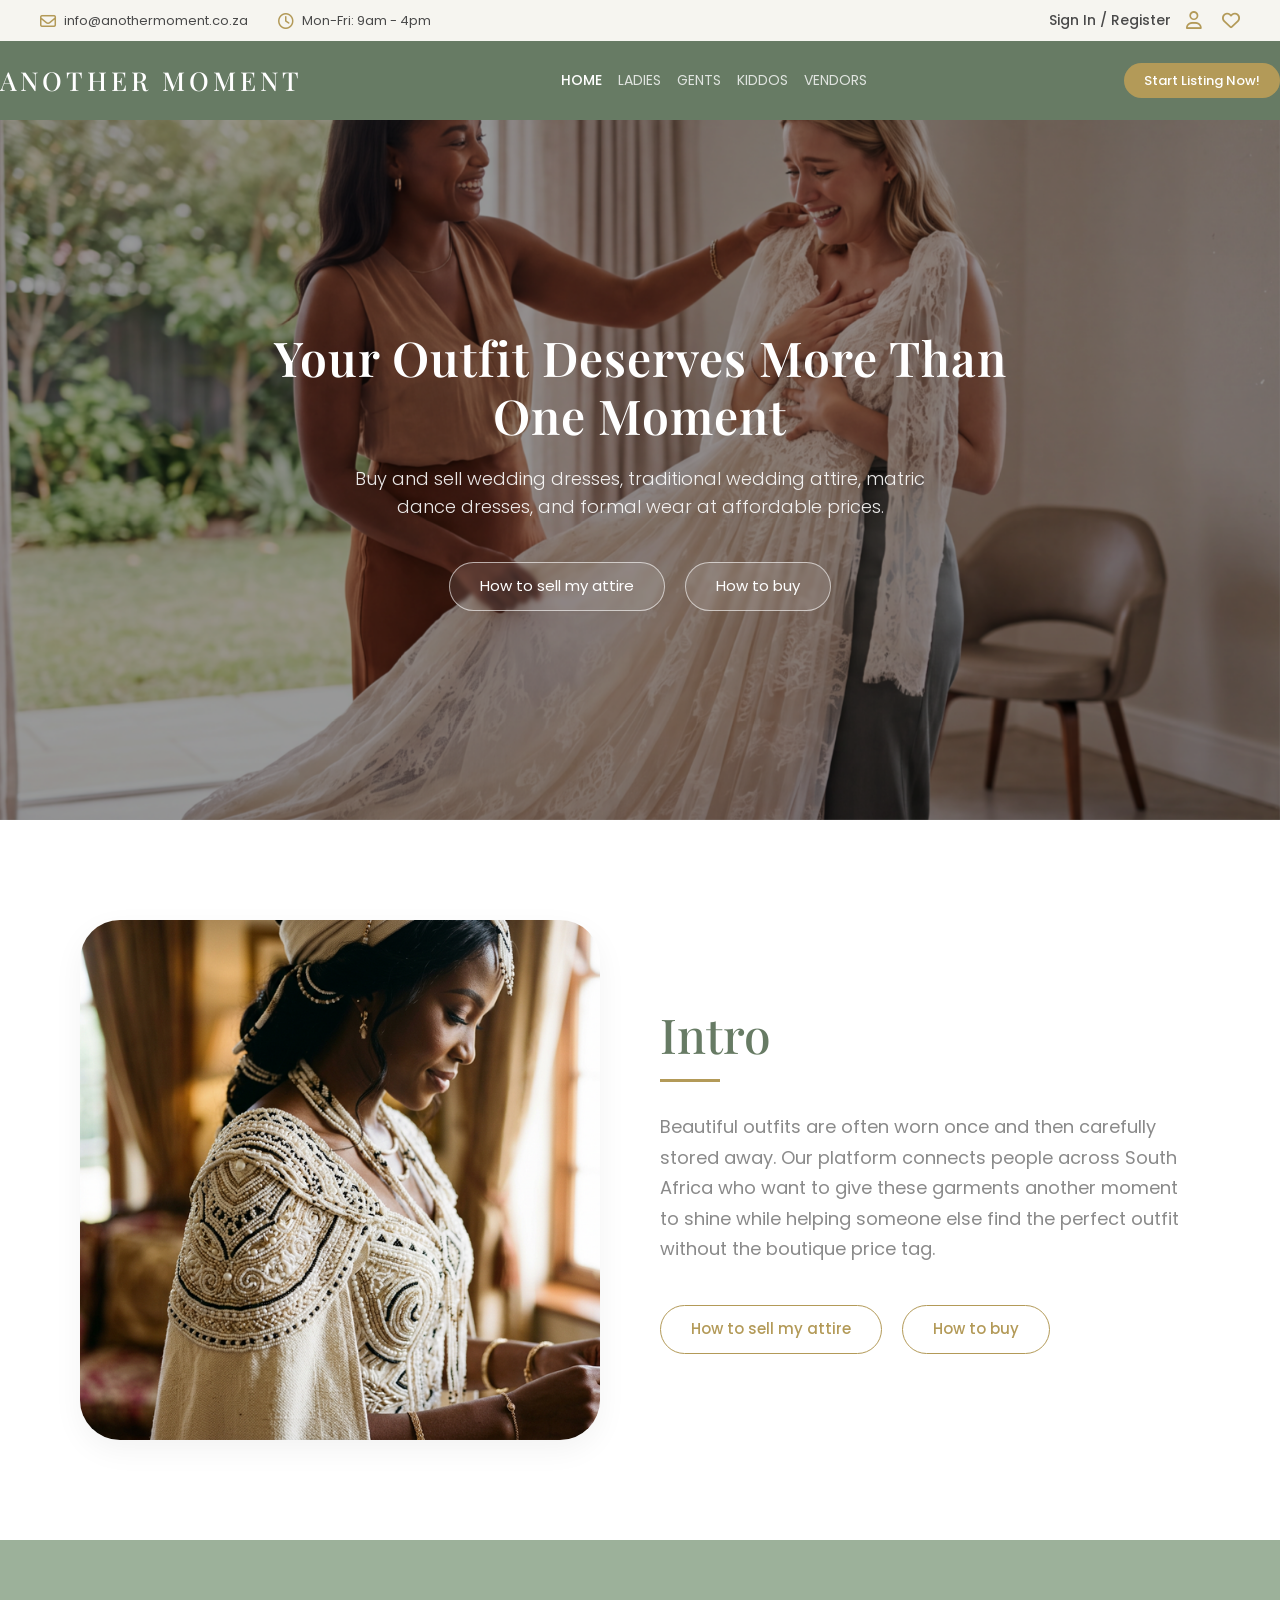
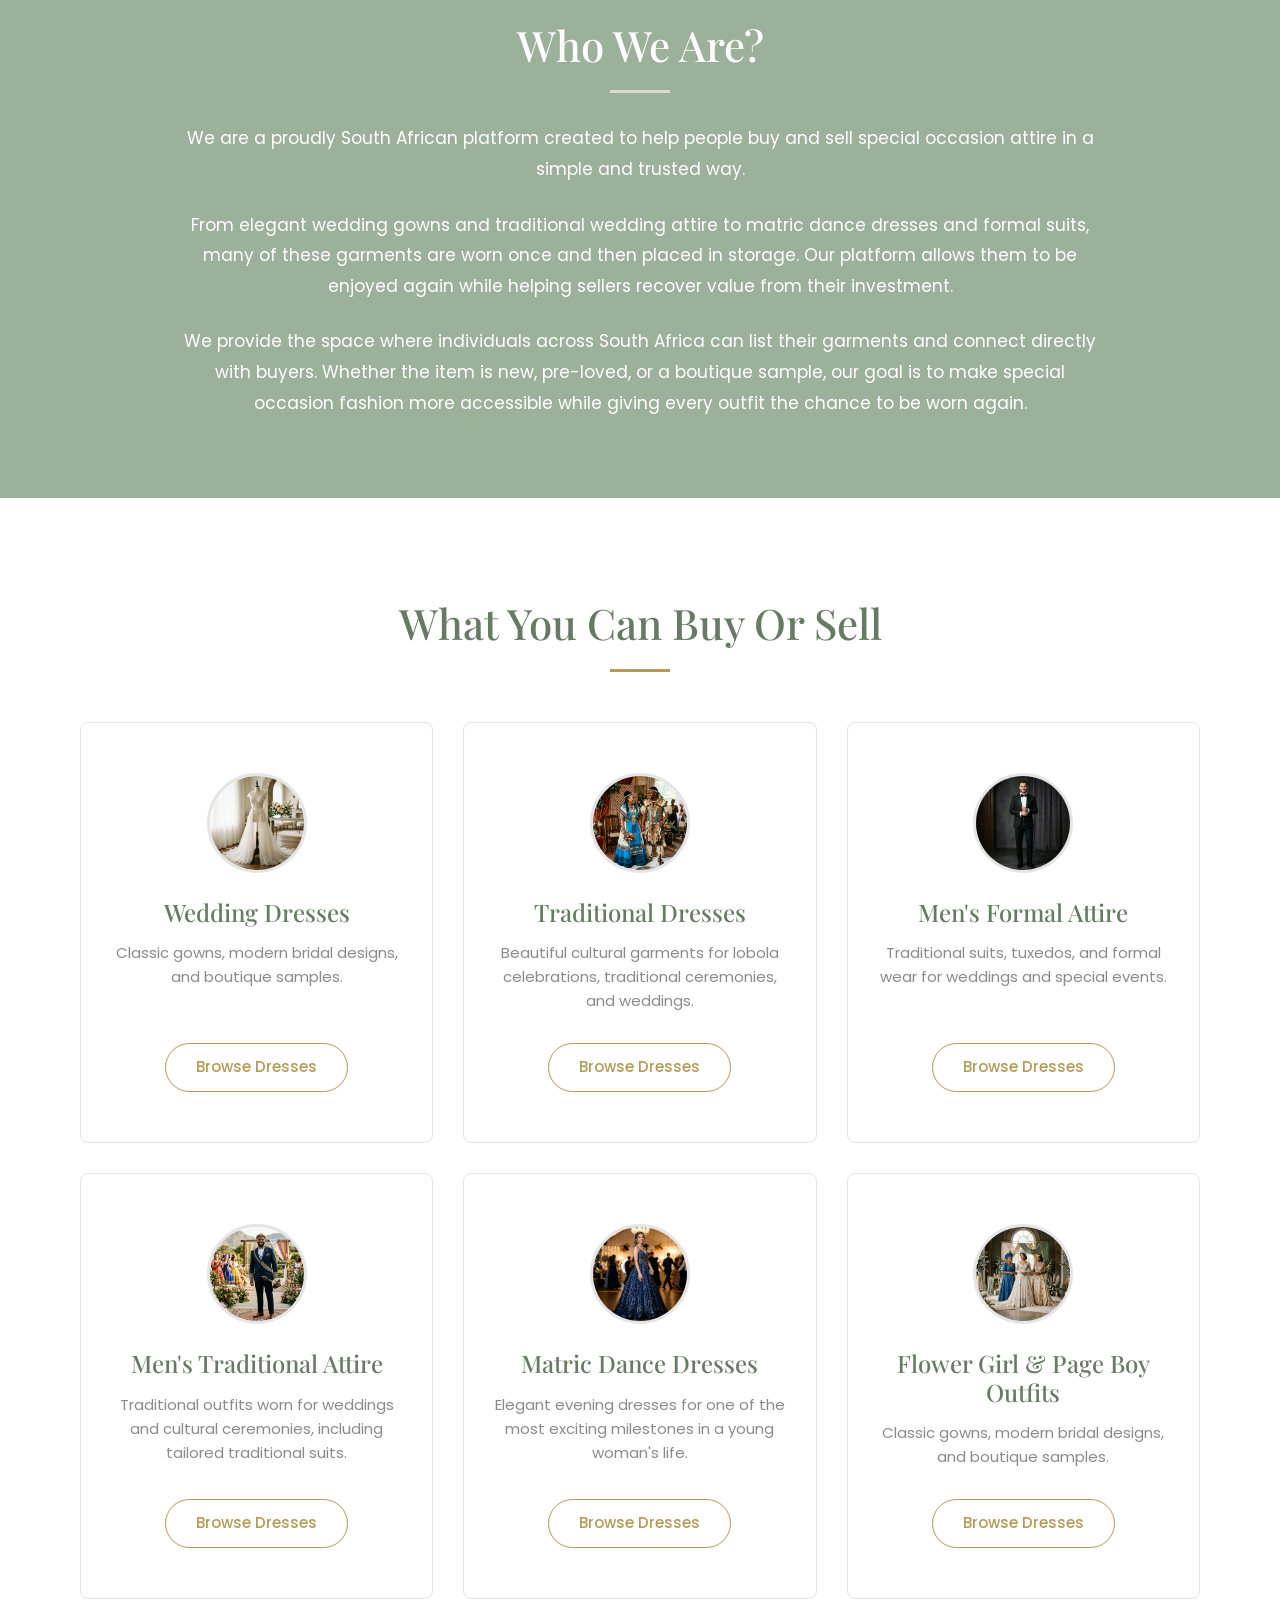
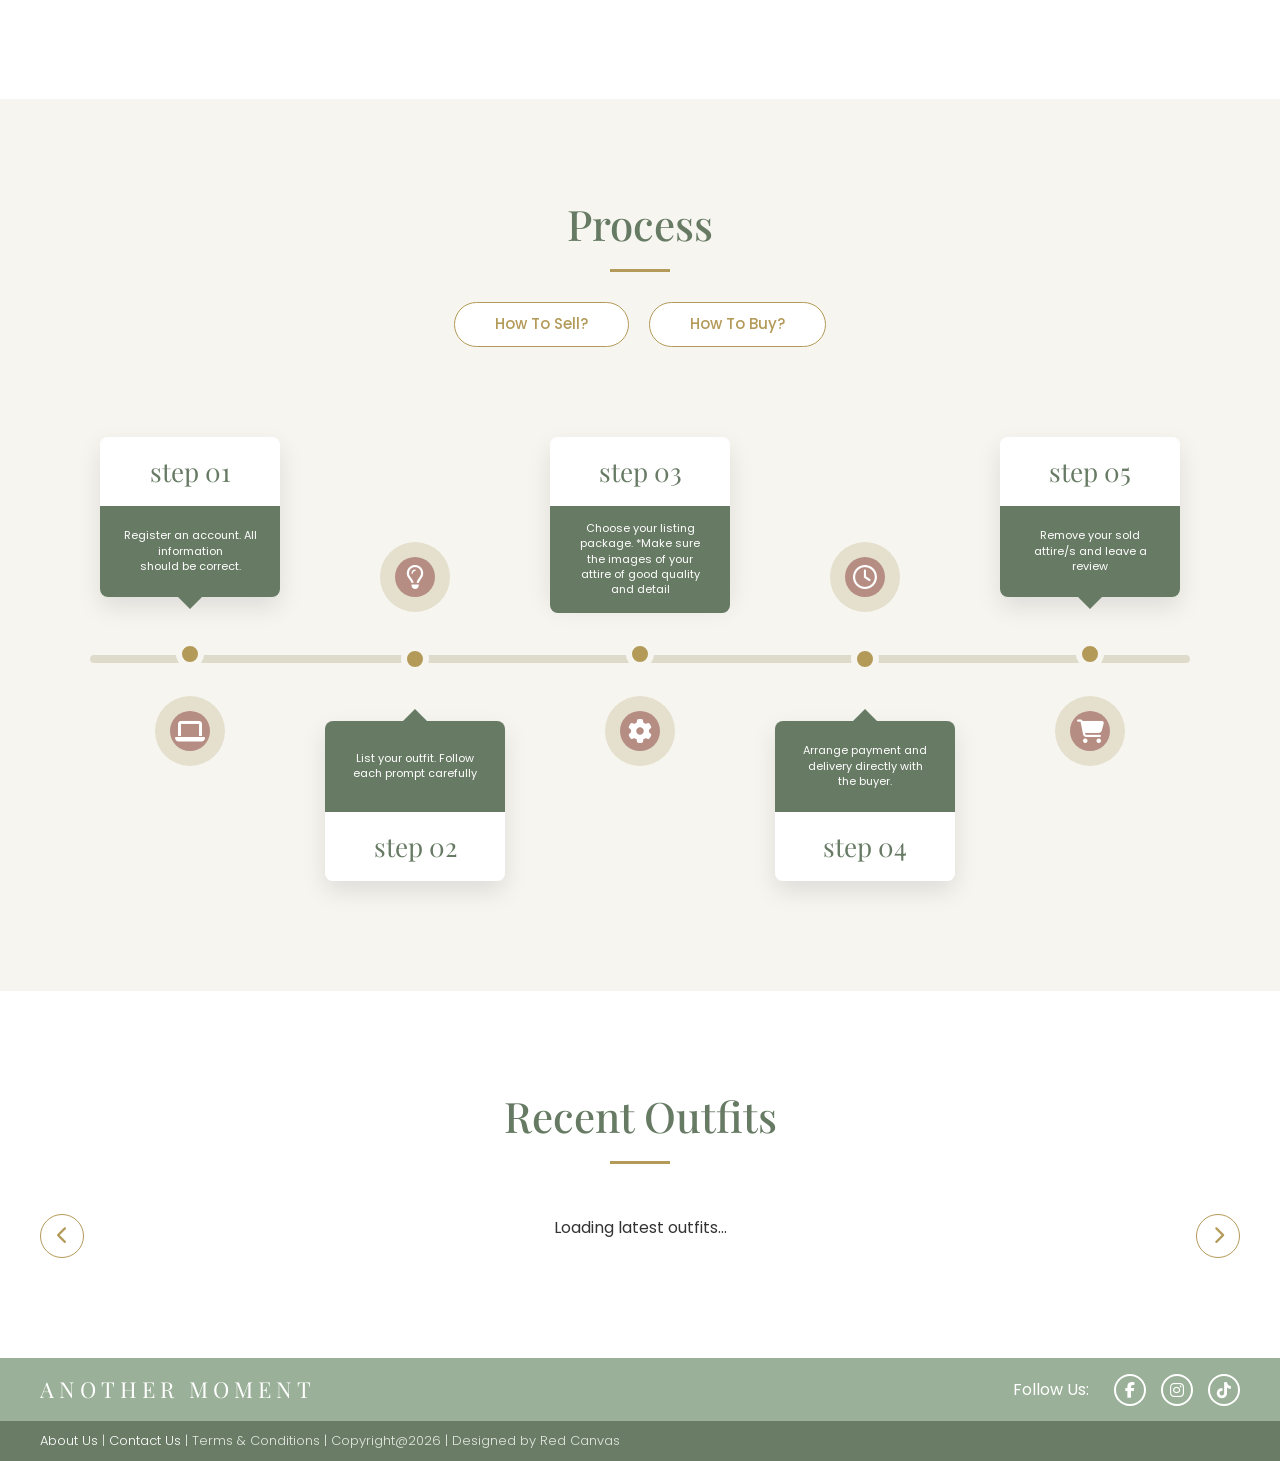
==== commit 23a66550: "Add files via upload" ====
--- a/index.html
+++ b/index.html
@@ -43,15 +43,15 @@
                     <i class="fa-regular fa-user"></i>
                 </div>
 
-                                <div class="top-bar-item favorites" style="cursor: pointer;" title="Favorites">
-                    <a href="favorites.html" class="text-decoration-none text-reset"><i class="fa-regular fa-heart"></i></a>
-                </div>
-                <div class="top-bar-item notifications-container" id="nav-notifications-bell" style="display: none;">
+                                <div class="top-bar-item notifications-container" id="nav-notifications-bell" style="display: none;">
                     <i class="fa-regular fa-bell notification-bell"></i>
                     <span class="notification-badge" id="nav-notifications-badge">0</span>
                     <div class="notification-dropdown" id="nav-notifications-dropdown">
                         <div class="notification-empty">Loading notifications...</div>
                     </div>
+                </div>
+                <div class="top-bar-item favorites" style="cursor: pointer;" title="Favorites">
+                    <a href="favorites.html" class="text-decoration-none text-reset"><i class="fa-regular fa-heart"></i></a>
                 </div>
             </div>
         </div>
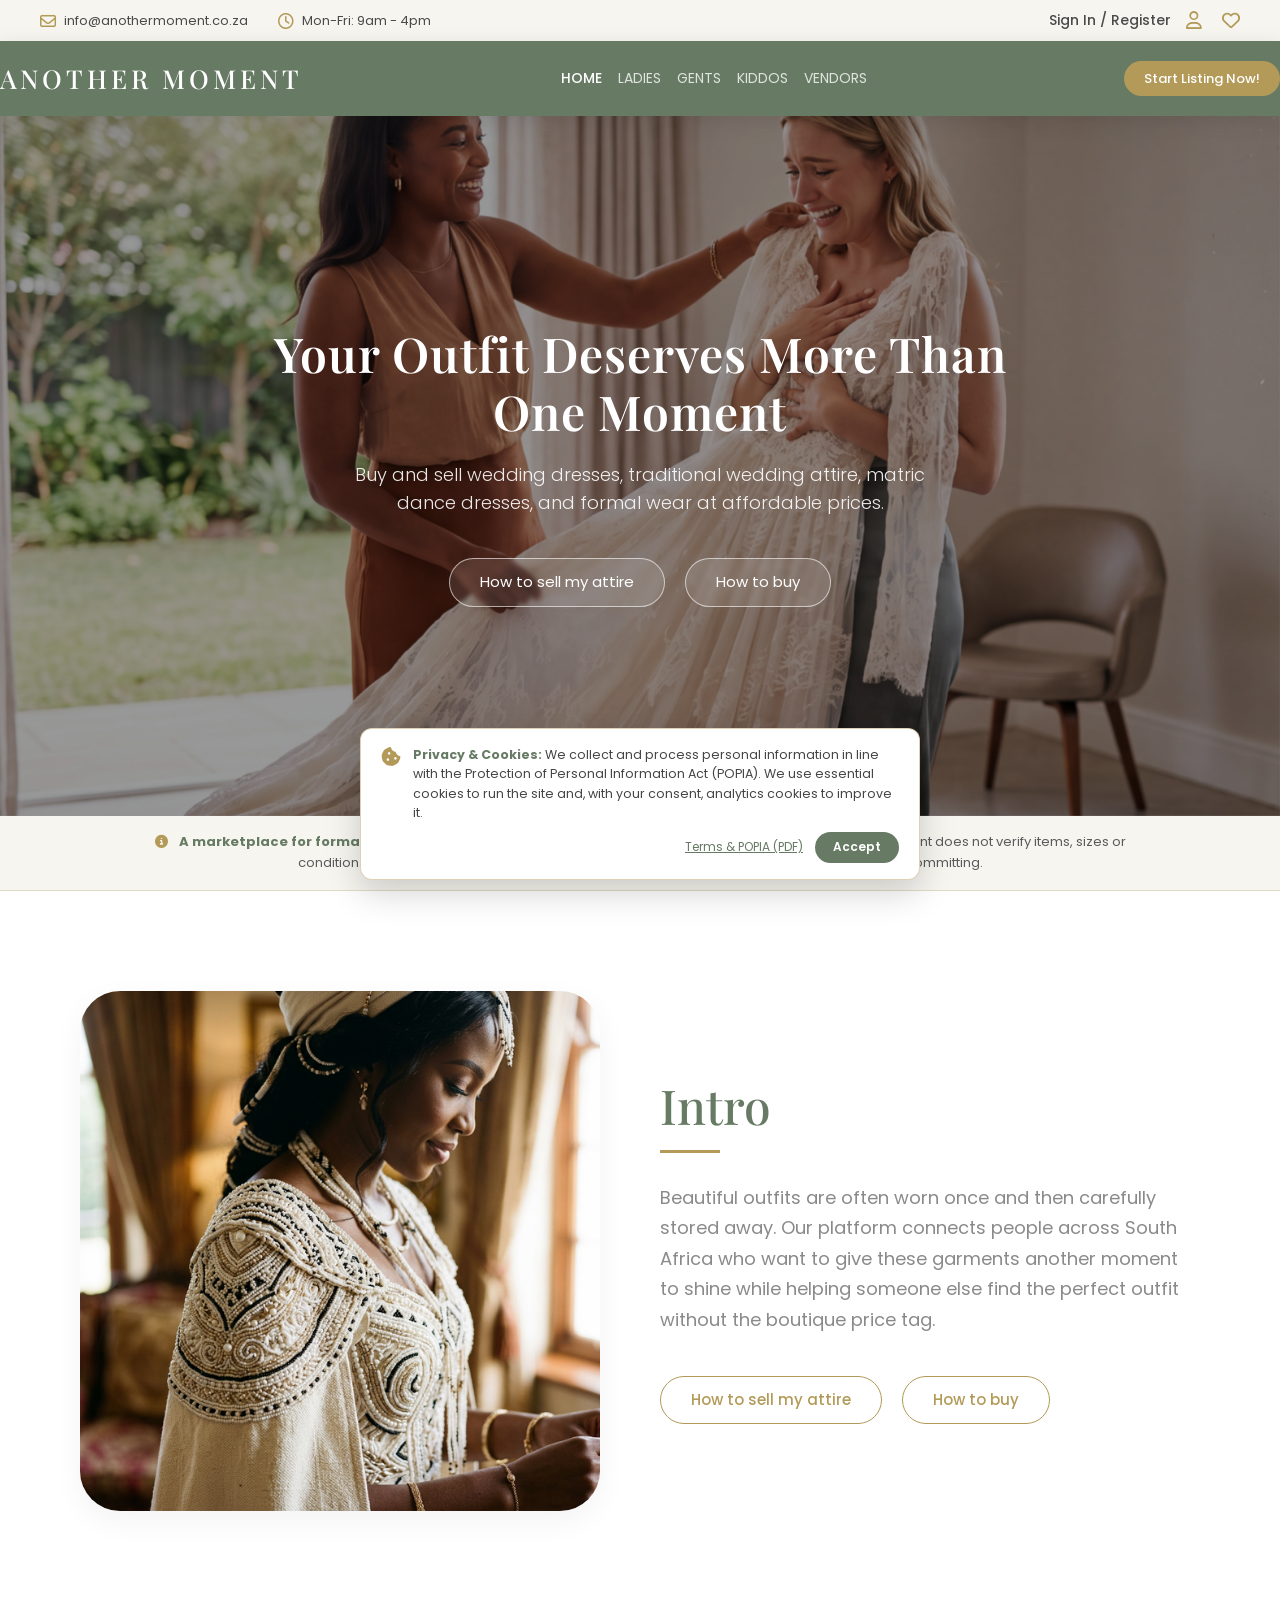
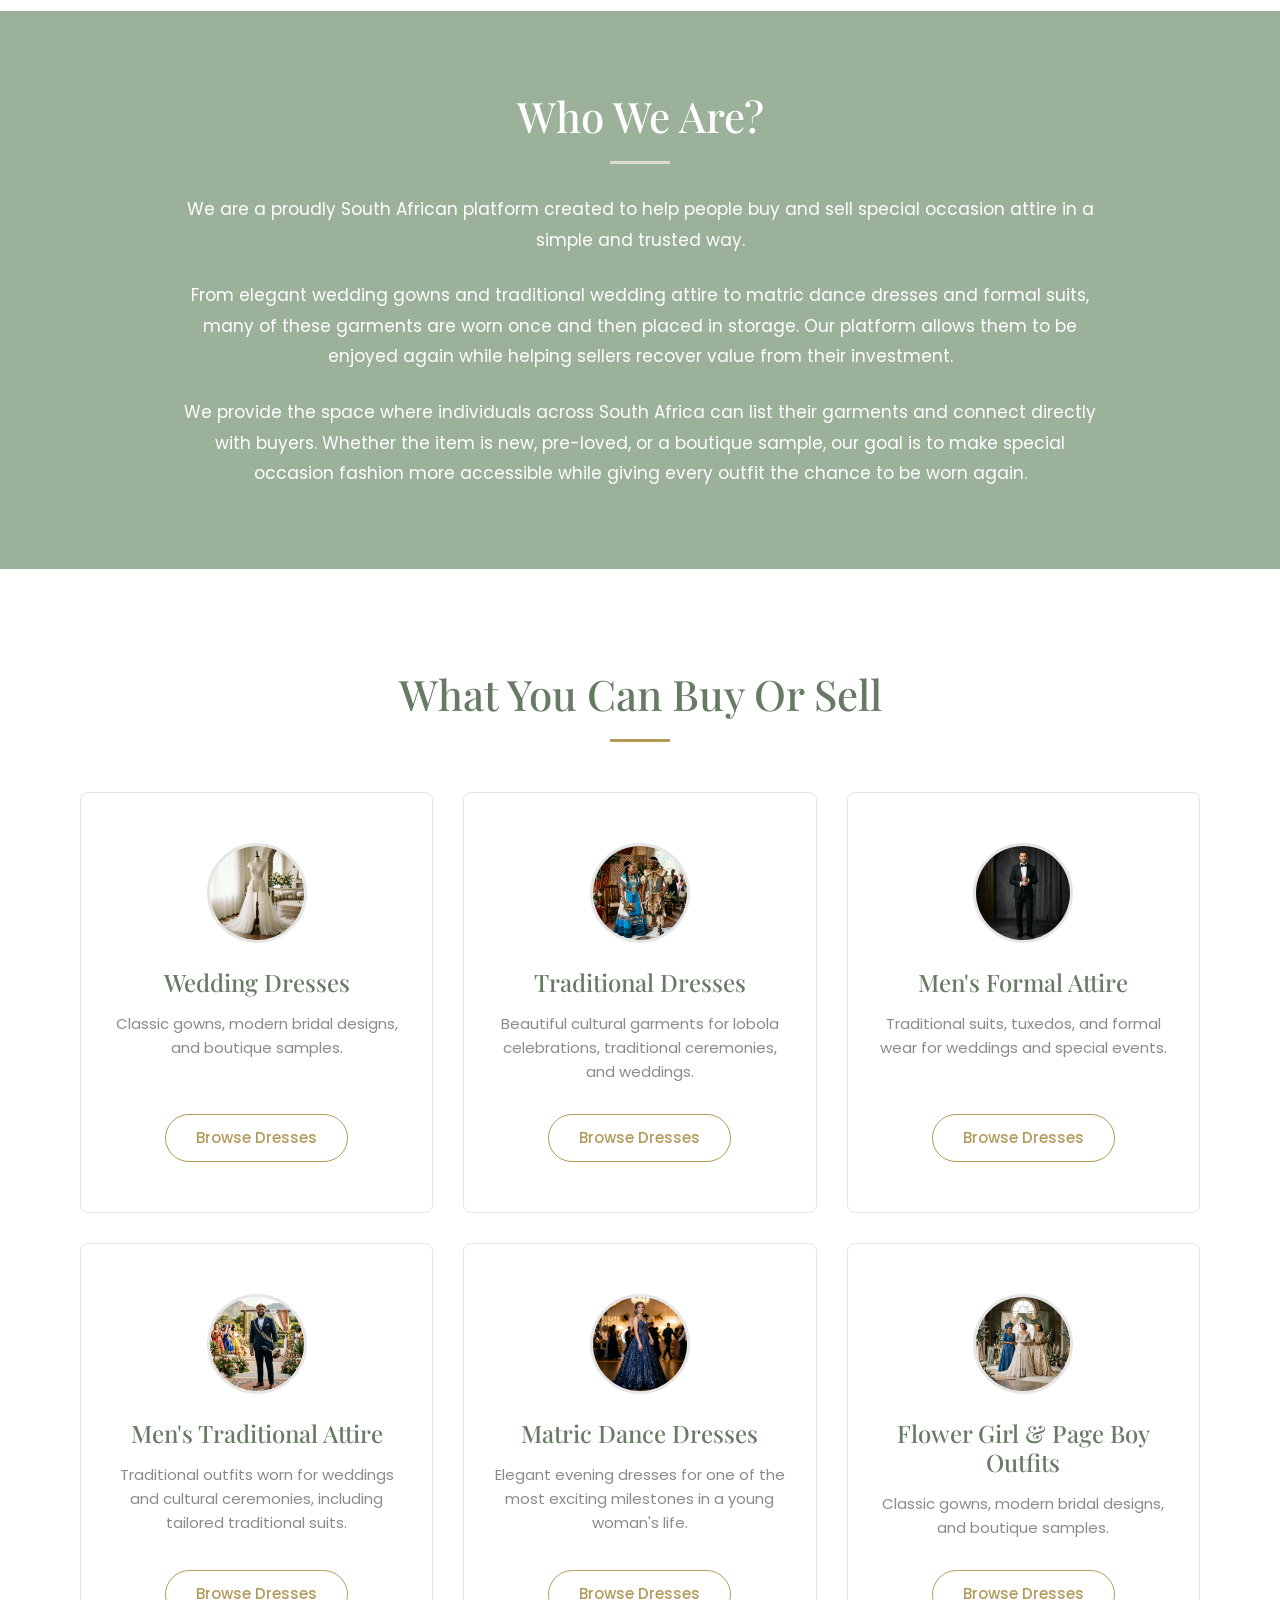
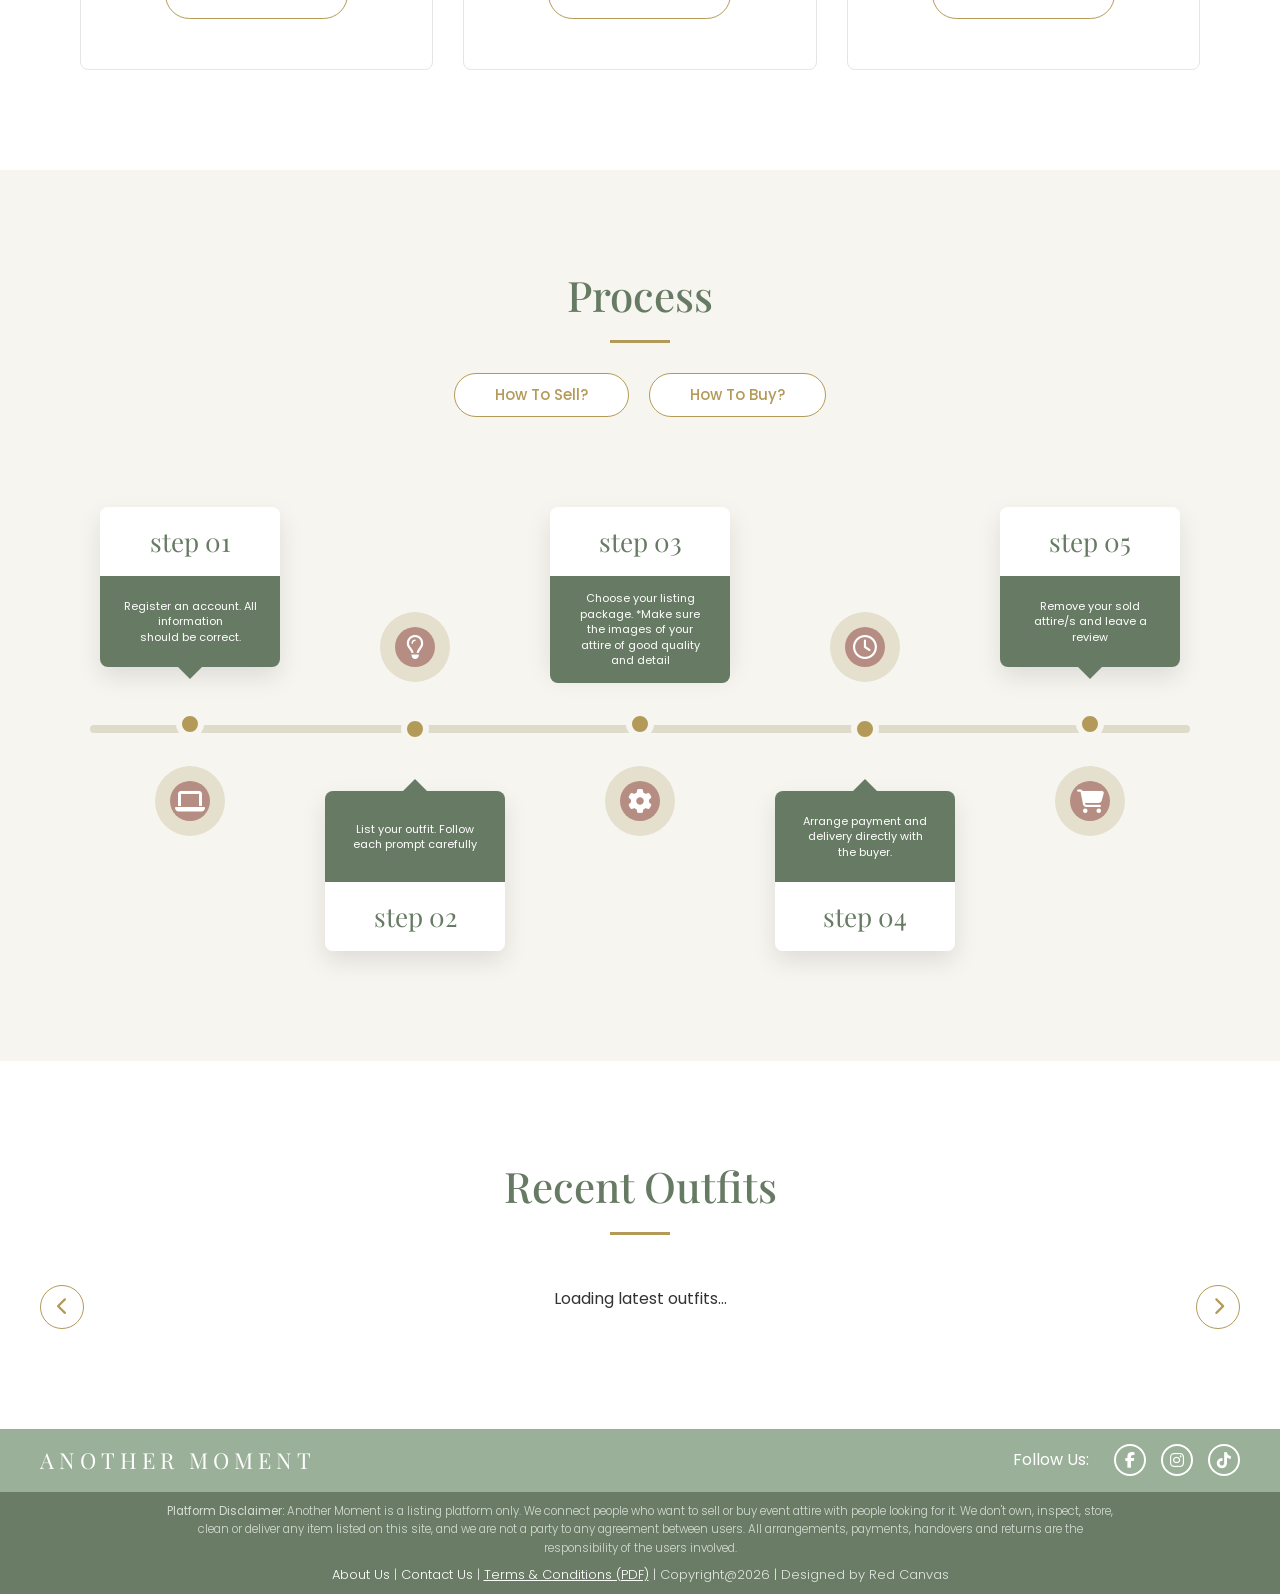
==== commit 3b2431d7: "Add files via upload" ====
--- a/index.html
+++ b/index.html
@@ -137,6 +137,16 @@
         </div>
     </section>
 
+    <!-- Marketplace Notice Banner -->
+    <div class="marketplace-notice-banner py-2 py-md-3" style="background-color: var(--cream); border-bottom: 1px solid rgba(179, 154, 88, 0.3);">
+        <div class="container text-center px-3">
+            <p class="mb-0" style="font-size: 13px; line-height: 1.6; max-width: 980px; margin: 0 auto; color: #5a5a5a;">
+                <i class="fa-solid fa-circle-info me-2" style="color: var(--gold);"></i>
+                <strong style="color: var(--sage-green);">A marketplace for formal and event attire.</strong> Every listing is created and managed by its owner. Another Moment does not verify items, sizes or condition. Please review each listing carefully and communicate directly with the lister before committing.
+            </p>
+        </div>
+    </div>
+
     <!-- Intro Section -->
     <section class="intro">
         <div class="intro-container">
@@ -456,7 +466,10 @@
         </div>
         <div class="footer-bottom">
             <div class="footer-bottom-container">
-                <p><a href="about.html" style="color: white; text-decoration: none;">About Us</a> | <a href="contact.html" style="color: white; text-decoration: none;">Contact Us</a> | Terms & Conditions | Copyright@2026 | Designed by Red Canvas</p>
+                <p class="footer-platform-disclaimer mb-2" style="font-size: 11.5px; line-height: 1.6; opacity: 0.9; max-width: 960px; margin: 0 auto 10px; text-align: center; color: #e2e8e0;">
+                    <strong>Platform Disclaimer:</strong> Another Moment is a listing platform only. We connect people who want to sell or buy event attire with people looking for it. We don't own, inspect, store, clean or deliver any item listed on this site, and we are not a party to any agreement between users. All arrangements, payments, handovers and returns are the responsibility of the users involved.
+                </p>
+                <p style="text-align: center;"><a href="about.html" style="color: white; text-decoration: none;">About Us</a> | <a href="contact.html" style="color: white; text-decoration: none;">Contact Us</a> | <a href="Another_Moment_Terms_and_Conditions.pdf" target="_blank" style="color: white; text-decoration: underline;">Terms &amp; Conditions (PDF)</a> | Copyright@2026 | Designed by Red Canvas</p>
             </div>
         </div>
     </footer>
--- a/style.css
+++ b/style.css
@@ -86,7 +86,12 @@
 .header {
     background-color: var(--sage-green);
     color: var(--white);
-    padding: 20px 0;
+    padding: 18px 0;
+    position: sticky;
+    top: 0;
+    z-index: 1000;
+    box-shadow: 0 4px 20px rgba(0, 0, 0, 0.1);
+    transition: all 0.3s ease;
 }
 
 .header-container {
@@ -2821,4 +2826,938 @@
         margin-top: 10px !important;
         box-shadow: 0 4px 15px rgba(0,0,0,0.2) !important;
     }
-}
+}
+
+/* ==========================================================================
+   Vendor Directory Redesign (Matches Figma / Mockup)
+   ========================================================================== */
+.vendors-page {
+    background-color: #f7f6f2;
+    min-height: calc(100vh - 200px);
+    padding: 48px 0 90px 0;
+}
+
+.vendors-container {
+    max-width: 1240px;
+    margin: 0 auto;
+    padding: 0 24px;
+}
+
+/* Header Row */
+.vendors-header-row {
+    display: flex;
+    justify-content: space-between;
+    align-items: flex-end;
+    margin-bottom: 28px;
+    flex-wrap: wrap;
+    gap: 20px;
+}
+
+.vendors-eyebrow {
+    font-family: 'Poppins', sans-serif;
+    font-size: 13px;
+    font-weight: 600;
+    letter-spacing: 2px;
+    text-transform: uppercase;
+    color: #a1824a;
+    display: block;
+    margin-bottom: 6px;
+}
+
+.vendors-heading {
+    font-family: 'Playfair Display', serif;
+    font-size: clamp(34px, 4vw, 44px);
+    font-weight: 700;
+    color: #2b3e34;
+    margin: 0;
+    line-height: 1.15;
+}
+
+.btn-list-vendor {
+    display: inline-flex;
+    align-items: center;
+    justify-content: center;
+    border: 1.5px solid #9b8258;
+    color: #7a6237;
+    background: transparent;
+    padding: 10px 24px;
+    border-radius: 9999px;
+    font-family: 'Poppins', sans-serif;
+    font-size: 14px;
+    font-weight: 500;
+    text-decoration: none;
+    transition: all 0.25s ease;
+    white-space: nowrap;
+    cursor: pointer;
+}
+
+.btn-list-vendor:hover {
+    background-color: #9b8258;
+    color: #ffffff;
+    transform: translateY(-1px);
+    box-shadow: 0 4px 14px rgba(155, 130, 88, 0.25);
+}
+
+/* Search Card */
+.vendor-search-card {
+    background: #ffffff;
+    border-radius: 20px;
+    box-shadow: 0 10px 30px rgba(0, 0, 0, 0.04);
+    border: 1px solid rgba(0, 0, 0, 0.05);
+    padding: 32px 36px;
+    margin-bottom: 28px;
+}
+
+.vendor-search-inputs {
+    display: grid;
+    grid-template-columns: 1fr 1fr auto;
+    gap: 24px;
+    align-items: flex-end;
+    margin-bottom: 24px;
+}
+
+.vendor-input-group label {
+    display: block;
+    font-family: 'Poppins', sans-serif;
+    font-size: 14px;
+    font-weight: 500;
+    color: #333333;
+    margin-bottom: 8px;
+}
+
+.vendor-select {
+    width: 100%;
+    height: 52px;
+    background-color: #f1f0eb;
+    border: 1px solid transparent;
+    border-radius: 12px;
+    padding: 0 42px 0 18px;
+    font-family: 'Poppins', sans-serif;
+    font-size: 15px;
+    color: #2b3e34;
+    appearance: none;
+    -webkit-appearance: none;
+    cursor: pointer;
+    transition: all 0.2s ease;
+    background-image: url("data:image/svg+xml,%3Csvg xmlns='http://www.w3.org/2000/svg' width='12' height='8' viewBox='0 0 12 8'%3E%3Cpath fill='%23555555' d='M1.41 0L6 4.58L10.59 0L12 1.41l-6 6-6-6z'/%3E%3C/svg%3E");
+    background-repeat: no-repeat;
+    background-position: right 18px center;
+    outline: none;
+}
+
+.vendor-select:hover {
+    background-color: #eae9e3;
+}
+
+.vendor-select:focus {
+    background-color: #ffffff;
+    border-color: #9b8258;
+    box-shadow: 0 0 0 3px rgba(155, 130, 88, 0.15);
+}
+
+.btn-find-vendors {
+    height: 52px;
+    background-color: #3f5544;
+    color: #ffffff;
+    border: none;
+    border-radius: 12px;
+    padding: 0 34px;
+    font-family: 'Poppins', sans-serif;
+    font-size: 15px;
+    font-weight: 600;
+    cursor: pointer;
+    transition: all 0.25s ease;
+    white-space: nowrap;
+    display: inline-flex;
+    align-items: center;
+    justify-content: center;
+}
+
+.btn-find-vendors:hover {
+    background-color: #314436;
+    transform: translateY(-1px);
+    box-shadow: 0 6px 18px rgba(63, 85, 68, 0.28);
+}
+
+/* Popular Pills */
+.popular-tags-row {
+    display: flex;
+    align-items: center;
+    gap: 14px;
+    flex-wrap: wrap;
+}
+
+.popular-label {
+    font-family: 'Poppins', sans-serif;
+    font-size: 13.5px;
+    color: #666666;
+    font-weight: 400;
+}
+
+.popular-pills {
+    display: flex;
+    align-items: center;
+    gap: 10px;
+    flex-wrap: wrap;
+}
+
+.popular-pill {
+    background: transparent;
+    border: 1px solid #dddcd6;
+    border-radius: 9999px;
+    padding: 6px 18px;
+    font-family: 'Poppins', sans-serif;
+    font-size: 13.5px;
+    color: #333333;
+    cursor: pointer;
+    transition: all 0.2s ease;
+    outline: none;
+}
+
+.popular-pill:hover {
+    border-color: #3f5544;
+    color: #3f5544;
+    background: #f5f6f3;
+}
+
+.popular-pill.active {
+    background: #3f5544;
+    border-color: #3f5544;
+    color: #ffffff;
+    font-weight: 500;
+    box-shadow: 0 2px 8px rgba(63, 85, 68, 0.2);
+}
+
+/* Results Summary Meta */
+.vendor-results-meta {
+    margin-bottom: 24px;
+}
+
+.vendor-results-meta p {
+    font-family: 'Poppins', sans-serif;
+    font-size: 15px;
+    color: #555555;
+    margin: 0;
+}
+
+.vendor-results-meta strong,
+.vendor-results-meta span.fw-bold {
+    color: #222222;
+    font-weight: 600;
+}
+
+/* Cards Grid */
+.vendor-cards-grid {
+    display: grid;
+    grid-template-columns: repeat(4, 1fr);
+    gap: 24px;
+}
+
+/* Vendor Card */
+.vendor-directory-card {
+    background: #ffffff;
+    border-radius: 18px;
+    border: 1px solid #ebe8e1;
+    overflow: hidden;
+    display: flex;
+    flex-direction: column;
+    transition: transform 0.25s ease, box-shadow 0.25s ease, border-color 0.25s ease;
+    cursor: pointer;
+}
+
+.vendor-directory-card:hover {
+    transform: translateY(-5px);
+    box-shadow: 0 14px 30px rgba(0, 0, 0, 0.08);
+    border-color: #dedbd3;
+}
+
+.vendor-card-img-wrap {
+    height: 210px;
+    background-color: #e5e8e1;
+    position: relative;
+    overflow: hidden;
+    display: flex;
+    align-items: center;
+    justify-content: center;
+}
+
+.vendor-card-img {
+    width: 100%;
+    height: 100%;
+    object-fit: cover;
+    transition: transform 0.4s ease;
+}
+
+.vendor-directory-card:hover .vendor-card-img {
+    transform: scale(1.04);
+}
+
+.vendor-photo-placeholder {
+    color: #798576;
+    font-size: 13.5px;
+    font-family: 'Poppins', sans-serif;
+    font-weight: 500;
+    display: flex;
+    align-items: center;
+    justify-content: center;
+    width: 100%;
+    height: 100%;
+    letter-spacing: 0.5px;
+    user-select: none;
+    background-color: #e5e8e1;
+}
+
+.vendor-card-content {
+    padding: 22px 24px;
+    display: flex;
+    flex-direction: column;
+    flex-grow: 1;
+}
+
+.vendor-category-tag {
+    font-family: 'Poppins', sans-serif;
+    font-size: 11px;
+    font-weight: 600;
+    text-transform: uppercase;
+    letter-spacing: 1.5px;
+    color: #a1824a;
+    margin-bottom: 8px;
+    display: block;
+}
+
+.vendor-name-title {
+    font-family: 'Playfair Display', serif;
+    font-size: 21px;
+    font-weight: 600;
+    color: #223428;
+    margin: 0 0 6px 0;
+    line-height: 1.25;
+}
+
+.vendor-location-line {
+    font-family: 'Poppins', sans-serif;
+    font-size: 14px;
+    color: #767676;
+    margin: 0 0 18px 0;
+}
+
+.vendor-view-link {
+    font-family: 'Poppins', sans-serif;
+    font-size: 14px;
+    font-weight: 500;
+    color: #333333;
+    text-decoration: underline;
+    text-underline-offset: 4px;
+    display: inline-flex;
+    align-items: center;
+    gap: 6px;
+    margin-top: auto;
+    transition: color 0.2s ease, gap 0.2s ease;
+}
+
+.vendor-directory-card:hover .vendor-view-link {
+    color: #3f5544;
+    gap: 10px;
+}
+
+/* Empty State */
+.vendor-empty-state {
+    background: #ffffff;
+    border-radius: 18px;
+    border: 1px dashed #d5d3cb;
+    padding: 60px 24px;
+    text-align: center;
+    margin-top: 10px;
+    grid-column: 1 / -1;
+}
+
+.vendor-empty-state i {
+    font-size: 40px;
+    color: #9b8258;
+}
+
+.vendor-empty-state h3 {
+    font-family: 'Playfair Display', serif;
+    color: #2b3e34;
+    margin-bottom: 10px;
+    font-size: 24px;
+}
+
+.vendor-empty-state p {
+    font-family: 'Poppins', sans-serif;
+    color: #777777;
+    max-width: 480px;
+    margin: 0 auto 20px;
+    font-size: 14.5px;
+}
+
+.btn-reset-filters {
+    background: #3f5544;
+    color: #ffffff;
+    border: none;
+    border-radius: 9999px;
+    padding: 10px 28px;
+    font-family: 'Poppins', sans-serif;
+    font-size: 14px;
+    font-weight: 500;
+    cursor: pointer;
+    transition: background 0.2s ease;
+}
+
+.btn-reset-filters:hover {
+    background: #314436;
+}
+
+/* Vendor Modal Overlay & Profile Popup (Matches User Mockup) */
+.vendor-modal-overlay {
+    position: fixed;
+    top: 0;
+    left: 0;
+    width: 100vw;
+    height: 100vh;
+    background: rgba(30, 36, 32, 0.65);
+    backdrop-filter: blur(4px);
+    -webkit-backdrop-filter: blur(4px);
+    display: none;
+    align-items: center;
+    justify-content: center;
+    z-index: 10050;
+    padding: 20px;
+}
+
+.vendor-modal-container {
+    background: #ffffff;
+    border-radius: 28px;
+    max-width: 480px;
+    width: 100%;
+    position: relative;
+    padding: 38px 32px 34px 32px;
+    box-shadow: 0 25px 60px rgba(0, 0, 0, 0.22);
+    animation: vendorModalFadeIn 0.22s cubic-bezier(0.16, 1, 0.3, 1);
+    max-height: 90vh;
+    overflow-y: auto;
+}
+
+@keyframes vendorModalFadeIn {
+    from {
+        opacity: 0;
+        transform: translateY(16px) scale(0.98);
+    }
+    to {
+        opacity: 1;
+        transform: translateY(0) scale(1);
+    }
+}
+
+.vendor-modal-close {
+    position: absolute;
+    top: 20px;
+    right: 20px;
+    width: 32px;
+    height: 32px;
+    border-radius: 50%;
+    background: #f1f0eb;
+    border: none;
+    display: flex;
+    align-items: center;
+    justify-content: center;
+    font-size: 13px;
+    color: #555555;
+    cursor: pointer;
+    z-index: 10;
+    transition: all 0.2s ease;
+    line-height: 1;
+}
+
+.vendor-modal-close:hover {
+    background: #e2e0d8;
+    color: #111111;
+    transform: scale(1.05);
+}
+
+/* Logo Box */
+.vendor-popup-logo {
+    width: 84px;
+    height: 84px;
+    border-radius: 20px;
+    background-color: #f2f0eb;
+    margin: 0 auto 18px auto;
+    display: flex;
+    align-items: center;
+    justify-content: center;
+    overflow: hidden;
+    position: relative;
+}
+
+.vendor-popup-logo-text {
+    font-family: 'Poppins', sans-serif;
+    font-size: 13.5px;
+    font-weight: 500;
+    color: #7b8377;
+    letter-spacing: 0.5px;
+}
+
+.vendor-popup-logo-img {
+    width: 100%;
+    height: 100%;
+    object-fit: cover;
+}
+
+/* Title */
+.vendor-popup-title {
+    font-family: 'Playfair Display', serif;
+    font-size: 26px;
+    font-weight: 600;
+    color: #24352a;
+    text-align: center;
+    margin: 0 0 22px 0;
+    line-height: 1.25;
+}
+
+/* About */
+.vendor-popup-about {
+    margin-bottom: 22px;
+    text-align: left;
+}
+
+.vendor-popup-about-label {
+    font-family: 'Poppins', sans-serif;
+    font-size: 11.5px;
+    font-weight: 700;
+    letter-spacing: 1.5px;
+    text-transform: uppercase;
+    color: #a1824a;
+    display: block;
+    margin-bottom: 6px;
+}
+
+.vendor-popup-desc {
+    font-family: 'Poppins', sans-serif;
+    font-size: 13.5px;
+    line-height: 1.6;
+    color: #555555;
+    margin: 0;
+}
+
+/* Contact List */
+.vendor-popup-contact-list {
+    border: 1px solid #ebe8e1;
+    border-radius: 16px;
+    overflow: hidden;
+    background: #ffffff;
+    display: flex;
+    flex-direction: column;
+}
+
+.vendor-contact-row {
+    display: flex;
+    align-items: center;
+    padding: 13px 18px;
+    text-decoration: none;
+    color: inherit;
+    border-bottom: 1px solid #f0ede6;
+    transition: background-color 0.2s ease;
+}
+
+.vendor-contact-row:last-child {
+    border-bottom: none;
+}
+
+.vendor-contact-row:hover {
+    background-color: #faf9f5;
+}
+
+.vendor-contact-icon-box {
+    width: 36px;
+    height: 36px;
+    border-radius: 50%;
+    background: #f4f3ee;
+    display: flex;
+    align-items: center;
+    justify-content: center;
+    margin-right: 14px;
+    flex-shrink: 0;
+    color: #556658;
+    font-size: 14px;
+    transition: all 0.2s ease;
+}
+
+.vendor-contact-row:hover .vendor-contact-icon-box {
+    background: #e8e6dd;
+    color: #2b3e34;
+}
+
+.vendor-contact-info {
+    display: flex;
+    flex-direction: column;
+    flex-grow: 1;
+    min-width: 0;
+}
+
+.vendor-contact-label {
+    font-family: 'Poppins', sans-serif;
+    font-size: 11px;
+    font-weight: 500;
+    color: #888888;
+    line-height: 1.2;
+    margin-bottom: 2px;
+}
+
+.vendor-contact-val {
+    font-family: 'Poppins', sans-serif;
+    font-size: 13.5px;
+    font-weight: 600;
+    color: #222222;
+    white-space: nowrap;
+    overflow: hidden;
+    text-overflow: ellipsis;
+    line-height: 1.3;
+}
+
+.vendor-contact-chevron {
+    font-size: 11px;
+    color: #bbbbbb;
+    margin-left: 12px;
+    flex-shrink: 0;
+    transition: transform 0.2s ease, color 0.2s ease;
+}
+
+.vendor-contact-row:hover .vendor-contact-chevron {
+    transform: translateX(2px);
+    color: #666666;
+}
+
+/* Responsiveness */
+@media (max-width: 1120px) {
+    .vendor-cards-grid {
+        grid-template-columns: repeat(3, 1fr);
+    }
+}
+
+@media (max-width: 820px) {
+    .vendor-cards-grid {
+        grid-template-columns: repeat(2, 1fr);
+        gap: 18px;
+    }
+    
+    .vendor-search-inputs {
+        grid-template-columns: 1fr;
+        gap: 16px;
+    }
+
+    .btn-find-vendors {
+        width: 100%;
+    }
+
+    .vendor-search-card {
+        padding: 24px 20px;
+    }
+}
+
+@media (max-width: 540px) {
+    .vendor-cards-grid {
+        grid-template-columns: 1fr;
+    }
+    
+    .vendors-heading {
+        font-size: 32px;
+    }
+
+    .btn-list-vendor {
+        width: 100%;
+        text-align: center;
+    }
+}
+
+/* ══════════════════════════════════════════════════════════
+   Vendor Request Modal
+══════════════════════════════════════════════════════════ */
+.vendor-request-overlay {
+    position: fixed;
+    inset: 0;
+    background: rgba(0, 0, 0, 0.55);
+    backdrop-filter: blur(4px);
+    -webkit-backdrop-filter: blur(4px);
+    display: none;
+    align-items: center;
+    justify-content: center;
+    z-index: 3000;
+    padding: 20px;
+    animation: vendorModalFadeIn 0.22s cubic-bezier(0.16, 1, 0.3, 1);
+}
+
+.vendor-request-container {
+    background: #ffffff;
+    border-radius: 24px;
+    width: 100%;
+    max-width: 680px;
+    max-height: 92vh;
+    overflow-y: auto;
+    position: relative;
+    padding: 44px 44px 40px;
+    box-shadow: 0 24px 60px rgba(0, 0, 0, 0.18);
+    animation: vendorModalFadeIn 0.28s cubic-bezier(0.16, 1, 0.3, 1);
+}
+
+/* Header */
+.vendor-req-header {
+    text-align: center;
+    margin-bottom: 32px;
+}
+
+.vendor-req-icon {
+    width: 64px;
+    height: 64px;
+    background: linear-gradient(135deg, #3f5544 0%, #5a7a60 100%);
+    border-radius: 16px;
+    display: flex;
+    align-items: center;
+    justify-content: center;
+    margin: 0 auto 18px;
+}
+
+.vendor-req-icon i {
+    font-size: 26px;
+    color: #ffffff;
+}
+
+.vendor-req-title {
+    font-family: 'Playfair Display', serif;
+    font-size: 26px;
+    font-weight: 700;
+    color: #1c2e22;
+    margin-bottom: 10px;
+}
+
+.vendor-req-subtitle {
+    font-family: 'Poppins', sans-serif;
+    font-size: 14px;
+    color: #666666;
+    line-height: 1.6;
+    max-width: 480px;
+    margin: 0 auto;
+}
+
+/* Form */
+.vendor-req-form {
+    display: flex;
+    flex-direction: column;
+    gap: 20px;
+}
+
+.vendor-req-row {
+    display: grid;
+    grid-template-columns: 1fr 1fr;
+    gap: 16px;
+}
+
+.vendor-req-field {
+    display: flex;
+    flex-direction: column;
+    gap: 7px;
+}
+
+.vendor-req-full {
+    grid-column: 1 / -1;
+}
+
+.vendor-req-field label {
+    font-family: 'Poppins', sans-serif;
+    font-size: 13.5px;
+    font-weight: 500;
+    color: #333333;
+}
+
+.req-asterisk {
+    color: #c0392b;
+    margin-left: 2px;
+}
+
+.req-optional {
+    color: #999999;
+    font-weight: 400;
+    font-size: 12px;
+}
+
+.vendor-req-field input,
+.vendor-req-field select,
+.vendor-req-field textarea {
+    width: 100%;
+    height: 48px;
+    background: #f5f4f0;
+    border: 1.5px solid transparent;
+    border-radius: 12px;
+    padding: 0 16px;
+    font-family: 'Poppins', sans-serif;
+    font-size: 14px;
+    color: #2b3e34;
+    outline: none;
+    transition: all 0.2s ease;
+    appearance: none;
+    -webkit-appearance: none;
+}
+
+.vendor-req-field select {
+    background-image: url("data:image/svg+xml,%3Csvg xmlns='http://www.w3.org/2000/svg' width='12' height='8' viewBox='0 0 12 8'%3E%3Cpath fill='%23555555' d='M1.41 0L6 4.58L10.59 0L12 1.41l-6 6-6-6z'/%3E%3C/svg%3E");
+    background-repeat: no-repeat;
+    background-position: right 14px center;
+    background-color: #f5f4f0;
+    cursor: pointer;
+    padding-right: 38px;
+}
+
+.vendor-req-field textarea {
+    height: auto;
+    padding: 14px 16px;
+    resize: vertical;
+    min-height: 110px;
+}
+
+.vendor-req-field input:focus,
+.vendor-req-field select:focus,
+.vendor-req-field textarea:focus {
+    background: #ffffff;
+    border-color: #3f5544;
+    box-shadow: 0 0 0 3px rgba(63, 85, 68, 0.14);
+}
+
+.vendor-req-field input::placeholder,
+.vendor-req-field textarea::placeholder {
+    color: #aaaaaa;
+}
+
+/* Error Banner */
+.vendor-req-error {
+    display: flex;
+    align-items: center;
+    gap: 10px;
+    background: #fef3f2;
+    border: 1px solid #fca5a5;
+    border-radius: 10px;
+    padding: 12px 16px;
+    font-family: 'Poppins', sans-serif;
+    font-size: 13.5px;
+    color: #b91c1c;
+}
+
+.vendor-req-error i {
+    font-size: 16px;
+    flex-shrink: 0;
+}
+
+/* Action Row */
+.vendor-req-actions {
+    display: flex;
+    align-items: center;
+    justify-content: flex-end;
+    gap: 12px;
+    padding-top: 4px;
+}
+
+.vendor-req-cancel-btn {
+    height: 46px;
+    padding: 0 24px;
+    background: transparent;
+    border: 1.5px solid #d1d5db;
+    border-radius: 10px;
+    font-family: 'Poppins', sans-serif;
+    font-size: 14px;
+    font-weight: 500;
+    color: #555555;
+    cursor: pointer;
+    transition: all 0.2s ease;
+}
+
+.vendor-req-cancel-btn:hover {
+    border-color: #9b8258;
+    color: #7a6237;
+}
+
+.vendor-req-submit-btn {
+    height: 46px;
+    padding: 0 28px;
+    background: linear-gradient(135deg, #3f5544 0%, #5a7a60 100%);
+    color: #ffffff;
+    border: none;
+    border-radius: 10px;
+    font-family: 'Poppins', sans-serif;
+    font-size: 14px;
+    font-weight: 600;
+    cursor: pointer;
+    transition: all 0.25s ease;
+    display: inline-flex;
+    align-items: center;
+}
+
+.vendor-req-submit-btn:hover:not(:disabled) {
+    background: linear-gradient(135deg, #314436 0%, #4a6a50 100%);
+    transform: translateY(-1px);
+    box-shadow: 0 6px 18px rgba(63, 85, 68, 0.3);
+}
+
+.vendor-req-submit-btn:disabled {
+    opacity: 0.7;
+    cursor: not-allowed;
+}
+
+/* Success State */
+.vendor-req-success {
+    text-align: center;
+    padding: 20px 0 10px;
+}
+
+.vendor-req-success-icon {
+    width: 76px;
+    height: 76px;
+    background: linear-gradient(135deg, #e6f4ea 0%, #d4edda 100%);
+    border-radius: 50%;
+    display: flex;
+    align-items: center;
+    justify-content: center;
+    margin: 0 auto 20px;
+}
+
+.vendor-req-success-icon i {
+    font-size: 38px;
+    color: #3f5544;
+}
+
+.vendor-req-success h3 {
+    font-family: 'Playfair Display', serif;
+    font-size: 24px;
+    font-weight: 700;
+    color: #1c2e22;
+    margin-bottom: 12px;
+}
+
+.vendor-req-success p {
+    font-family: 'Poppins', sans-serif;
+    font-size: 14.5px;
+    color: #666666;
+    line-height: 1.65;
+    max-width: 420px;
+    margin: 0 auto 28px;
+}
+
+/* Responsive */
+@media (max-width: 600px) {
+    .vendor-request-container {
+        padding: 32px 22px 28px;
+    }
+
+    .vendor-req-row {
+        grid-template-columns: 1fr;
+    }
+
+    .vendor-req-actions {
+        flex-direction: column-reverse;
+        align-items: stretch;
+    }
+
+    .vendor-req-cancel-btn,
+    .vendor-req-submit-btn {
+        width: 100%;
+        justify-content: center;
+    }
+}
+
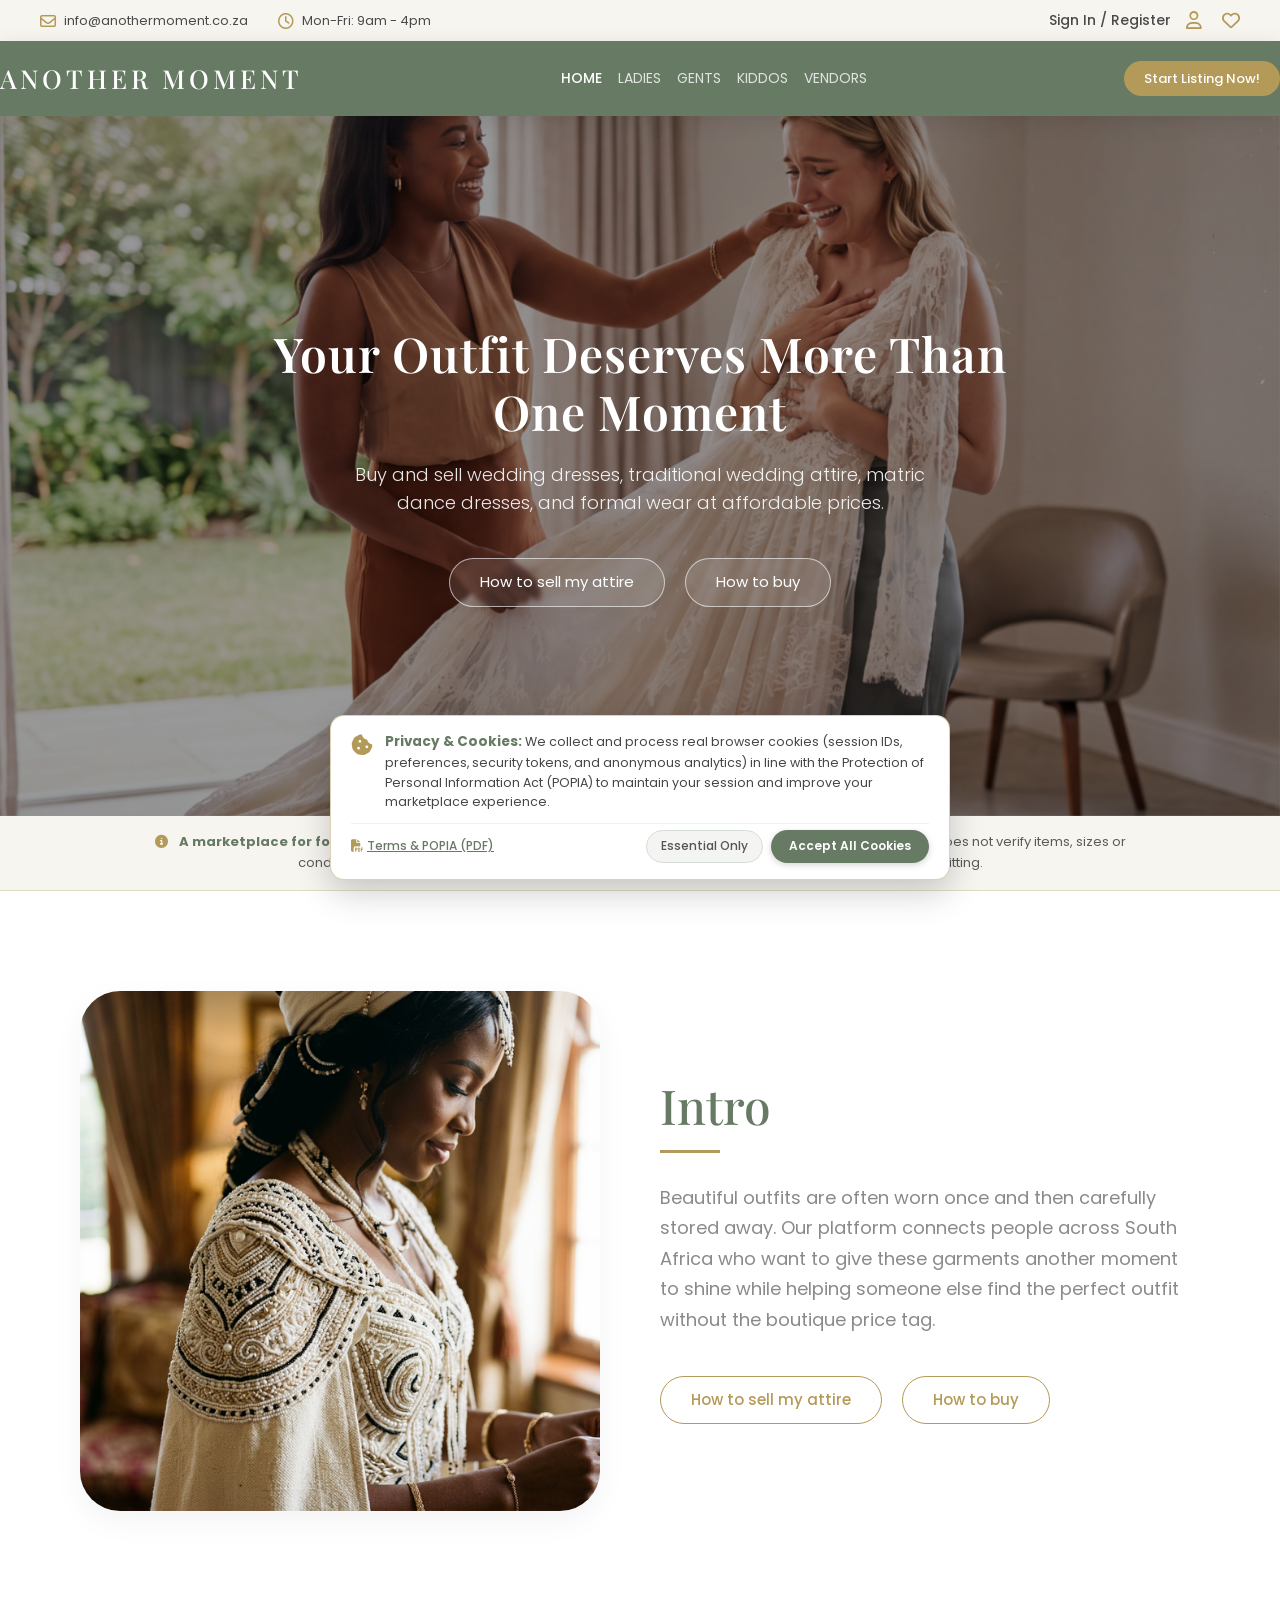
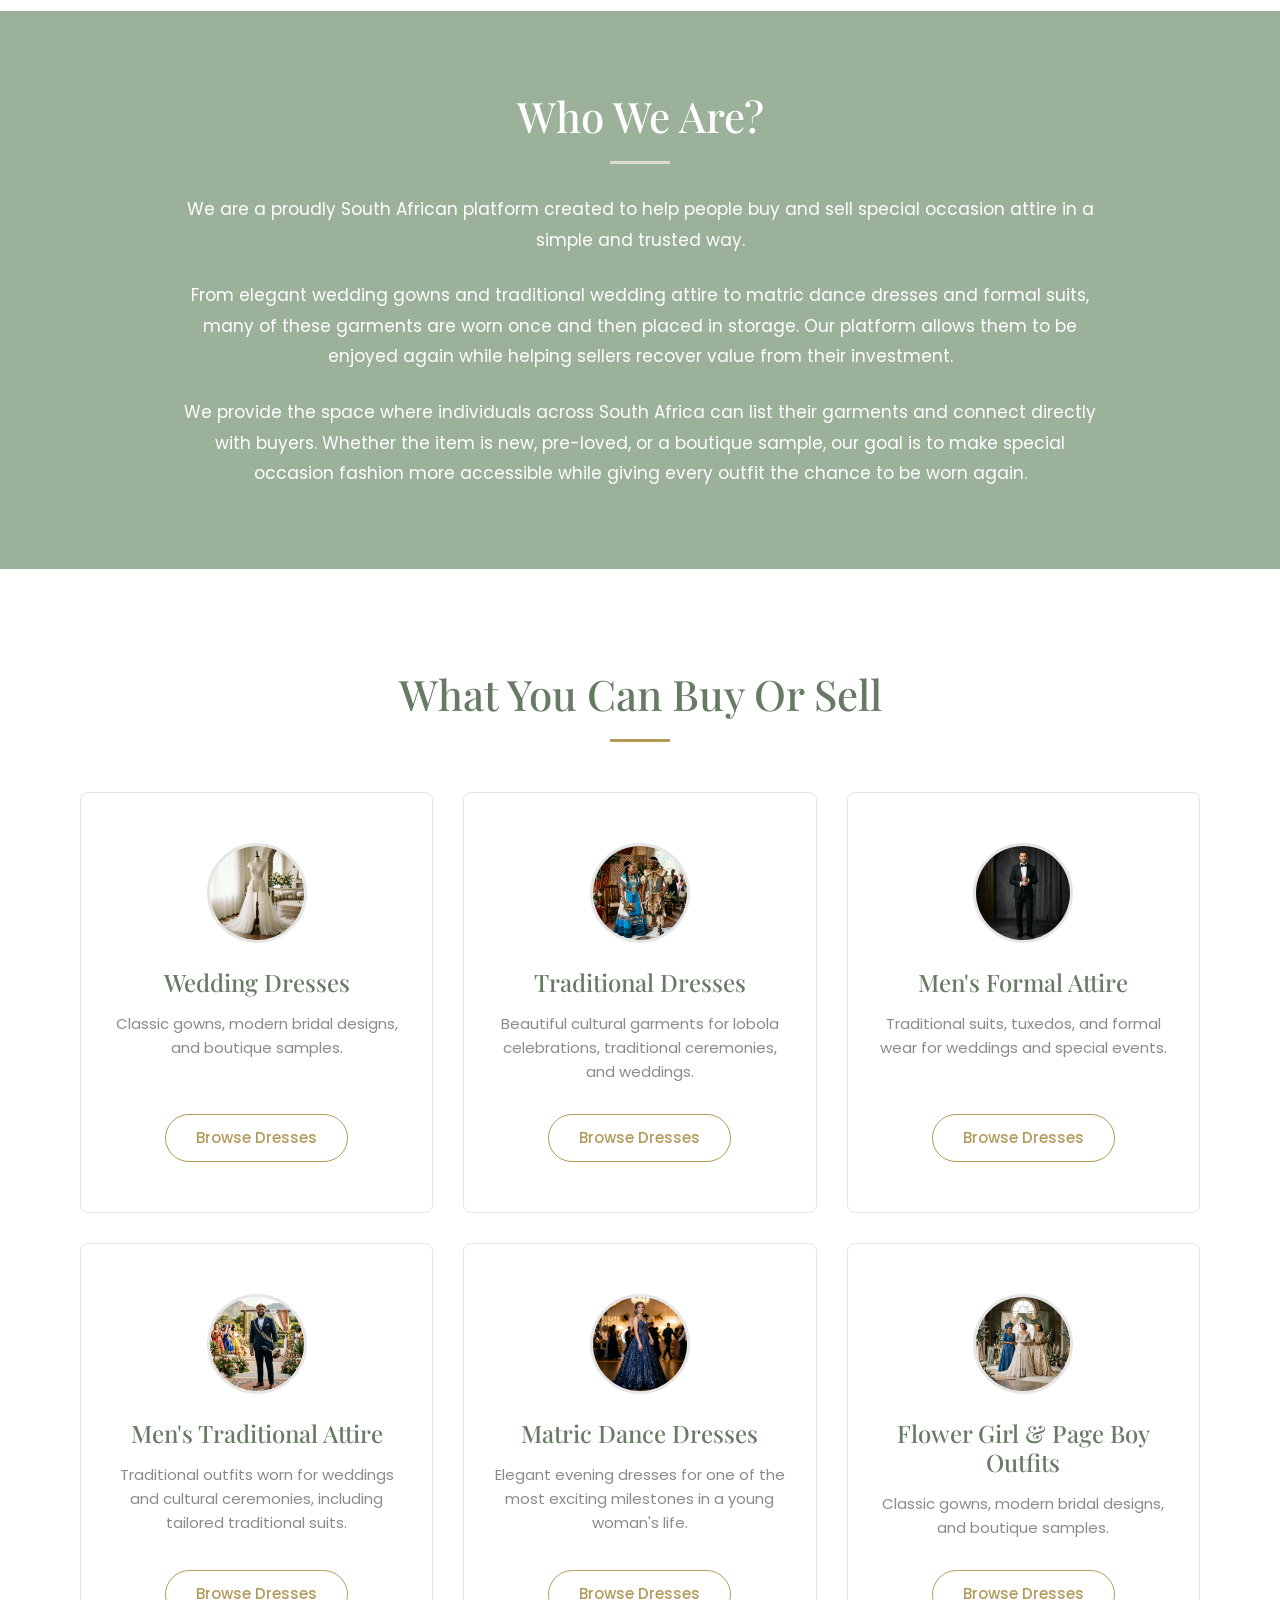
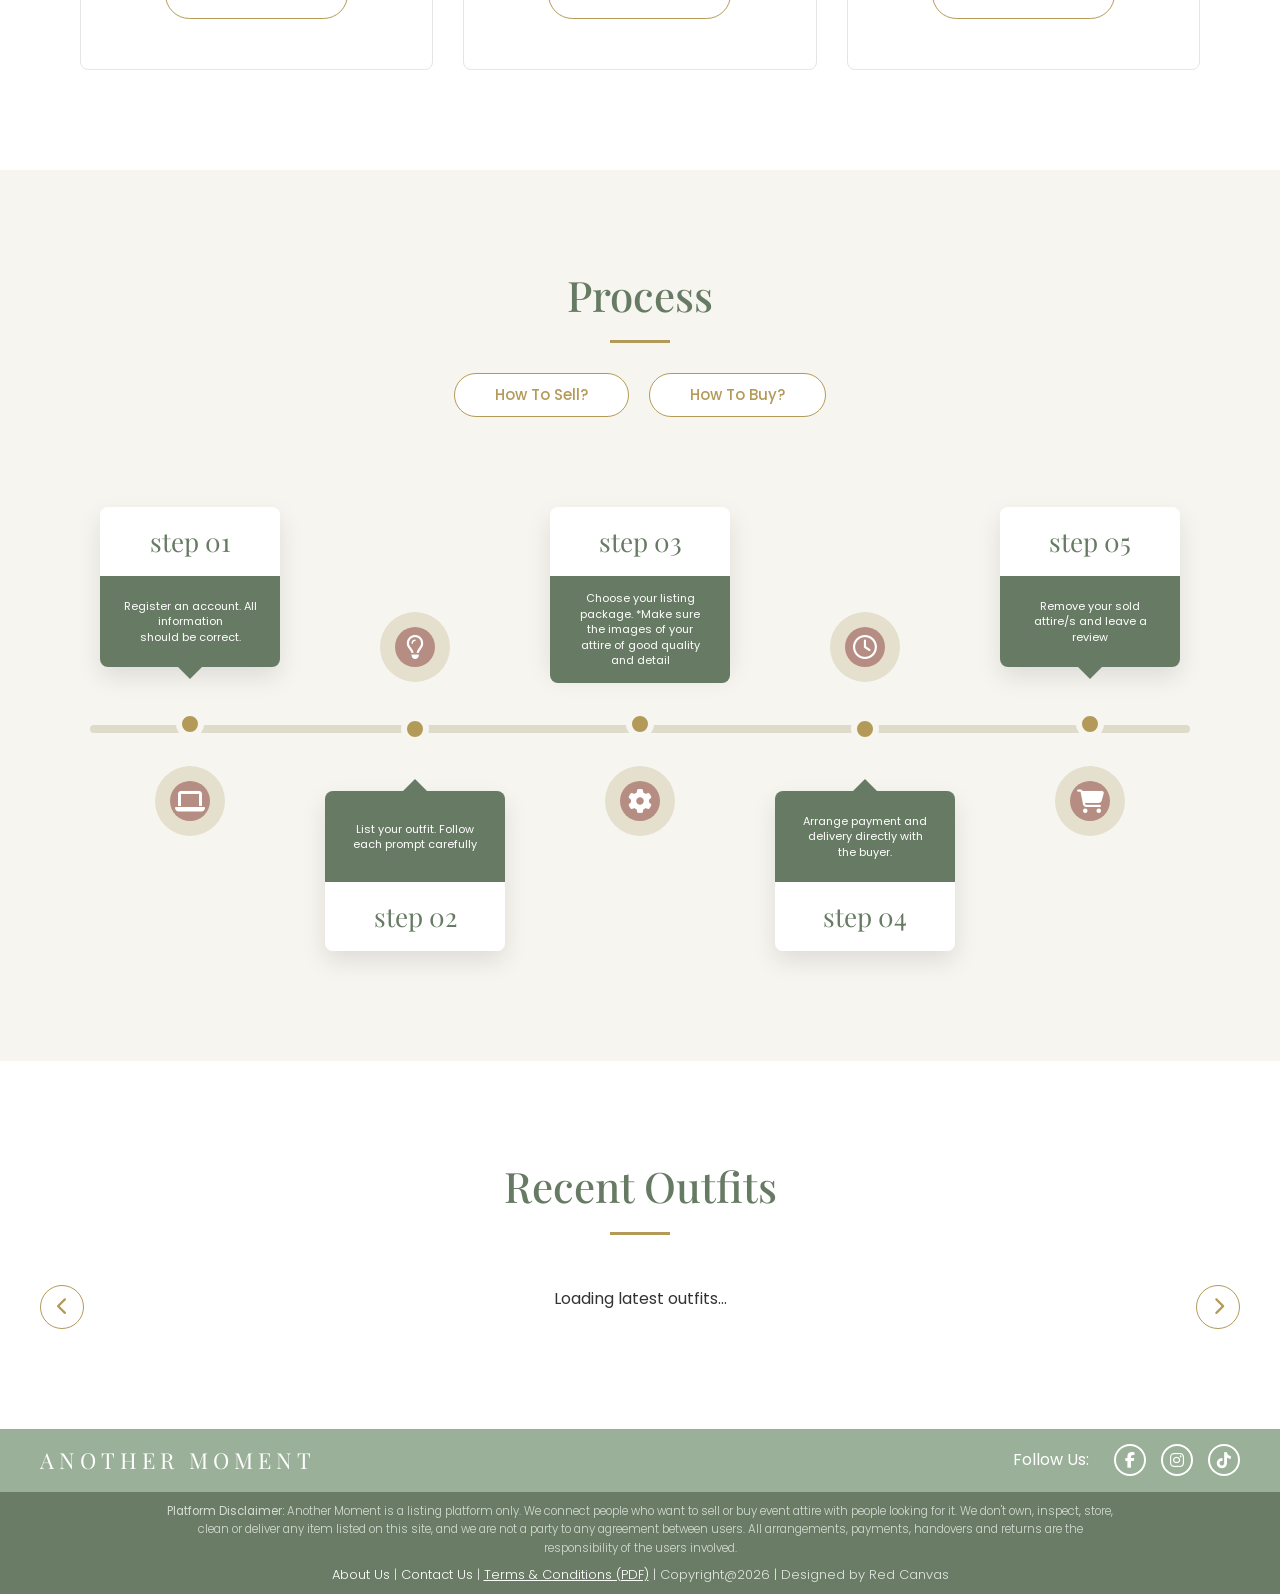
==== commit debe4dec: "Add files via upload" ====
--- a/index.html
+++ b/index.html
@@ -533,7 +533,7 @@
             }
         });
     </script>
-    <script src="frontend-api.js?v=17"></script>
+    <script src="frontend-api.js?v=19"></script>
 </body>
 
 </html>
--- a/style.css
+++ b/style.css
@@ -1879,25 +1879,29 @@
 .auth-submit-btn {
     display: block;
     width: 100%;
-    max-width: 220px;
-    margin: 0 auto;
+    margin: 24px auto 16px auto;
     background: transparent;
-    border: 1px solid var(--white);
-    color: var(--white);
-    padding: 12px;
-    border-radius: 30px;
-    font-size: 18px;
+    border: 2px solid #ffffff !important;
+    color: #ffffff !important;
+    padding: 13px 24px;
+    border-radius: 50px !important;
+    font-size: 17px;
+    font-weight: 500;
+    letter-spacing: 0.5px;
     cursor: pointer;
-    transition: all 0.3s;
+    transition: all 0.25s ease-in-out;
     font-family: 'Poppins', sans-serif;
     outline: none;
     text-decoration: none;
     text-align: center;
 }
 
-.auth-submit-btn:hover {
-    background: var(--white);
-    color: #9cb19a;
+.auth-submit-btn:hover,
+.auth-submit-btn:focus {
+    background: #ffffff !important;
+    color: #9cb19a !important;
+    border-color: #ffffff !important;
+    box-shadow: 0 4px 15px rgba(0, 0, 0, 0.12);
 }
 
 .privacy-text {
@@ -2326,21 +2330,47 @@
     flex-shrink: 0;
 }
 
-.list-input, .list-select, .list-textarea {
+.list-input, .list-select {
     flex-grow: 1;
-    border: none;
-    border-bottom: 1px solid #e0e0e0;
-    border-radius: 0;
-    background: transparent;
-    padding: 10px 0;
+    border: 1px solid #d5ded4;
+    border-radius: 6px;
+    background: #fafbfc;
+    padding: 10px 14px;
     font-size: 14px;
-    color: #555;
+    color: #333;
     outline: none;
-    box-shadow: none !important;
-}
-
-.list-input:focus, .list-select:focus, .list-textarea:focus {
-    border-bottom-color: #b58d83;
+    box-shadow: inset 0 1px 2px rgba(0, 0, 0, 0.03) !important;
+    transition: border-color 0.2s ease, box-shadow 0.2s ease, background-color 0.2s ease;
+}
+
+.list-input:focus, .list-select:focus {
+    background: #ffffff;
+    border-color: var(--sage-green);
+    box-shadow: 0 0 0 3px rgba(103, 123, 100, 0.15) !important;
+}
+
+.list-textarea {
+    width: 100%;
+    flex-grow: 1;
+    border: 1px solid #d5ded4 !important;
+    border-radius: 8px !important;
+    background: #fafbfc !important;
+    padding: 14px 16px !important;
+    font-size: 14px !important;
+    font-family: 'Poppins', sans-serif !important;
+    color: #333 !important;
+    line-height: 1.6 !important;
+    min-height: 130px;
+    resize: vertical;
+    outline: none;
+    box-shadow: inset 0 1px 2px rgba(0, 0, 0, 0.03) !important;
+    transition: border-color 0.2s ease, box-shadow 0.2s ease, background-color 0.2s ease;
+}
+
+.list-textarea:focus {
+    background: #ffffff !important;
+    border-color: var(--sage-green) !important;
+    box-shadow: 0 0 0 3px rgba(103, 123, 100, 0.15) !important;
 }
 
 .desc-text {
@@ -2808,7 +2838,7 @@
         max-width: 400px;
         right: auto;
     }
-}
+}
 @media (max-width: 991px) {
     .navbar-collapse {
         background-color: var(--sage-green) !important;
@@ -2817,7 +2847,7 @@
         margin-top: 10px;
         z-index: 1050;
     }
-}
+}
 @media (max-width: 991px) {
     .navbar-collapse.show {
         background-color: #9ab098 !important; /* Sage green hex just to be safe */
@@ -3468,7 +3498,7 @@
         text-align: center;
     }
 }
-
+
 /* ══════════════════════════════════════════════════════════
    Vendor Request Modal
 ══════════════════════════════════════════════════════════ */
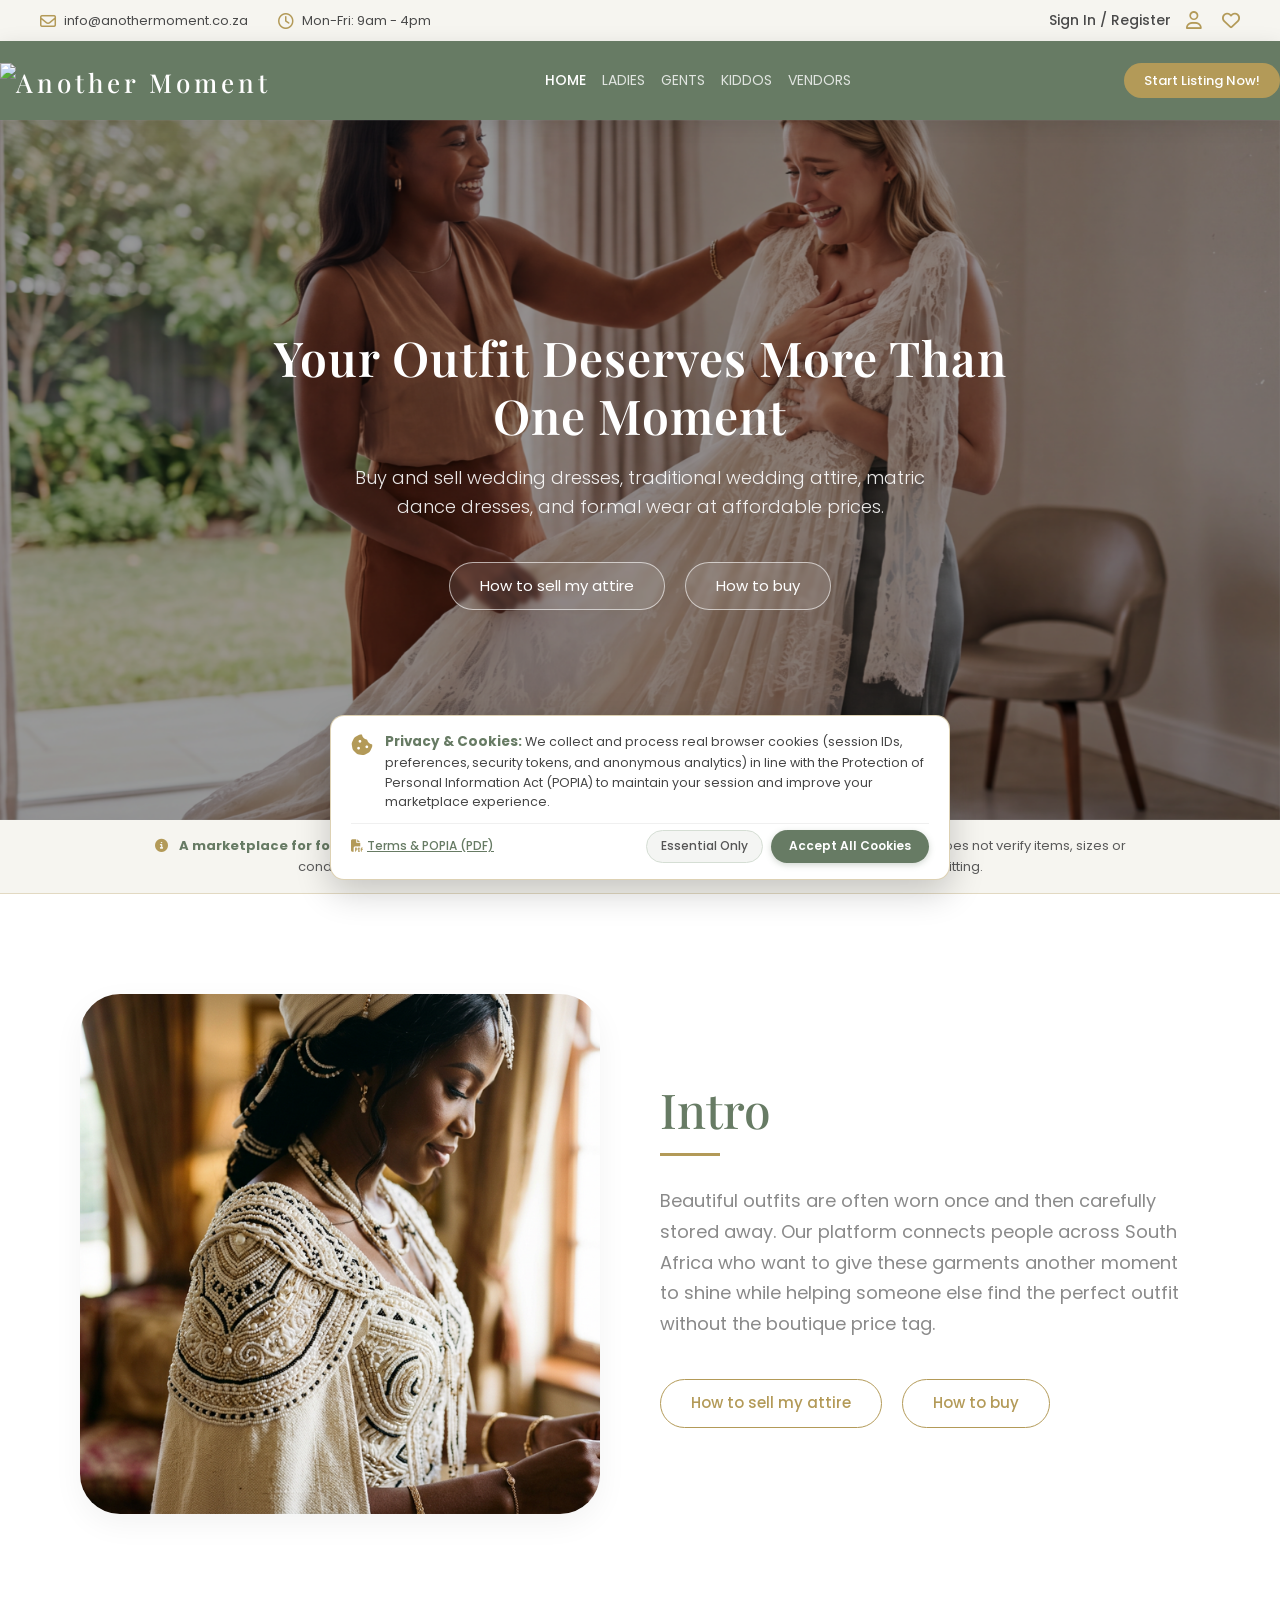
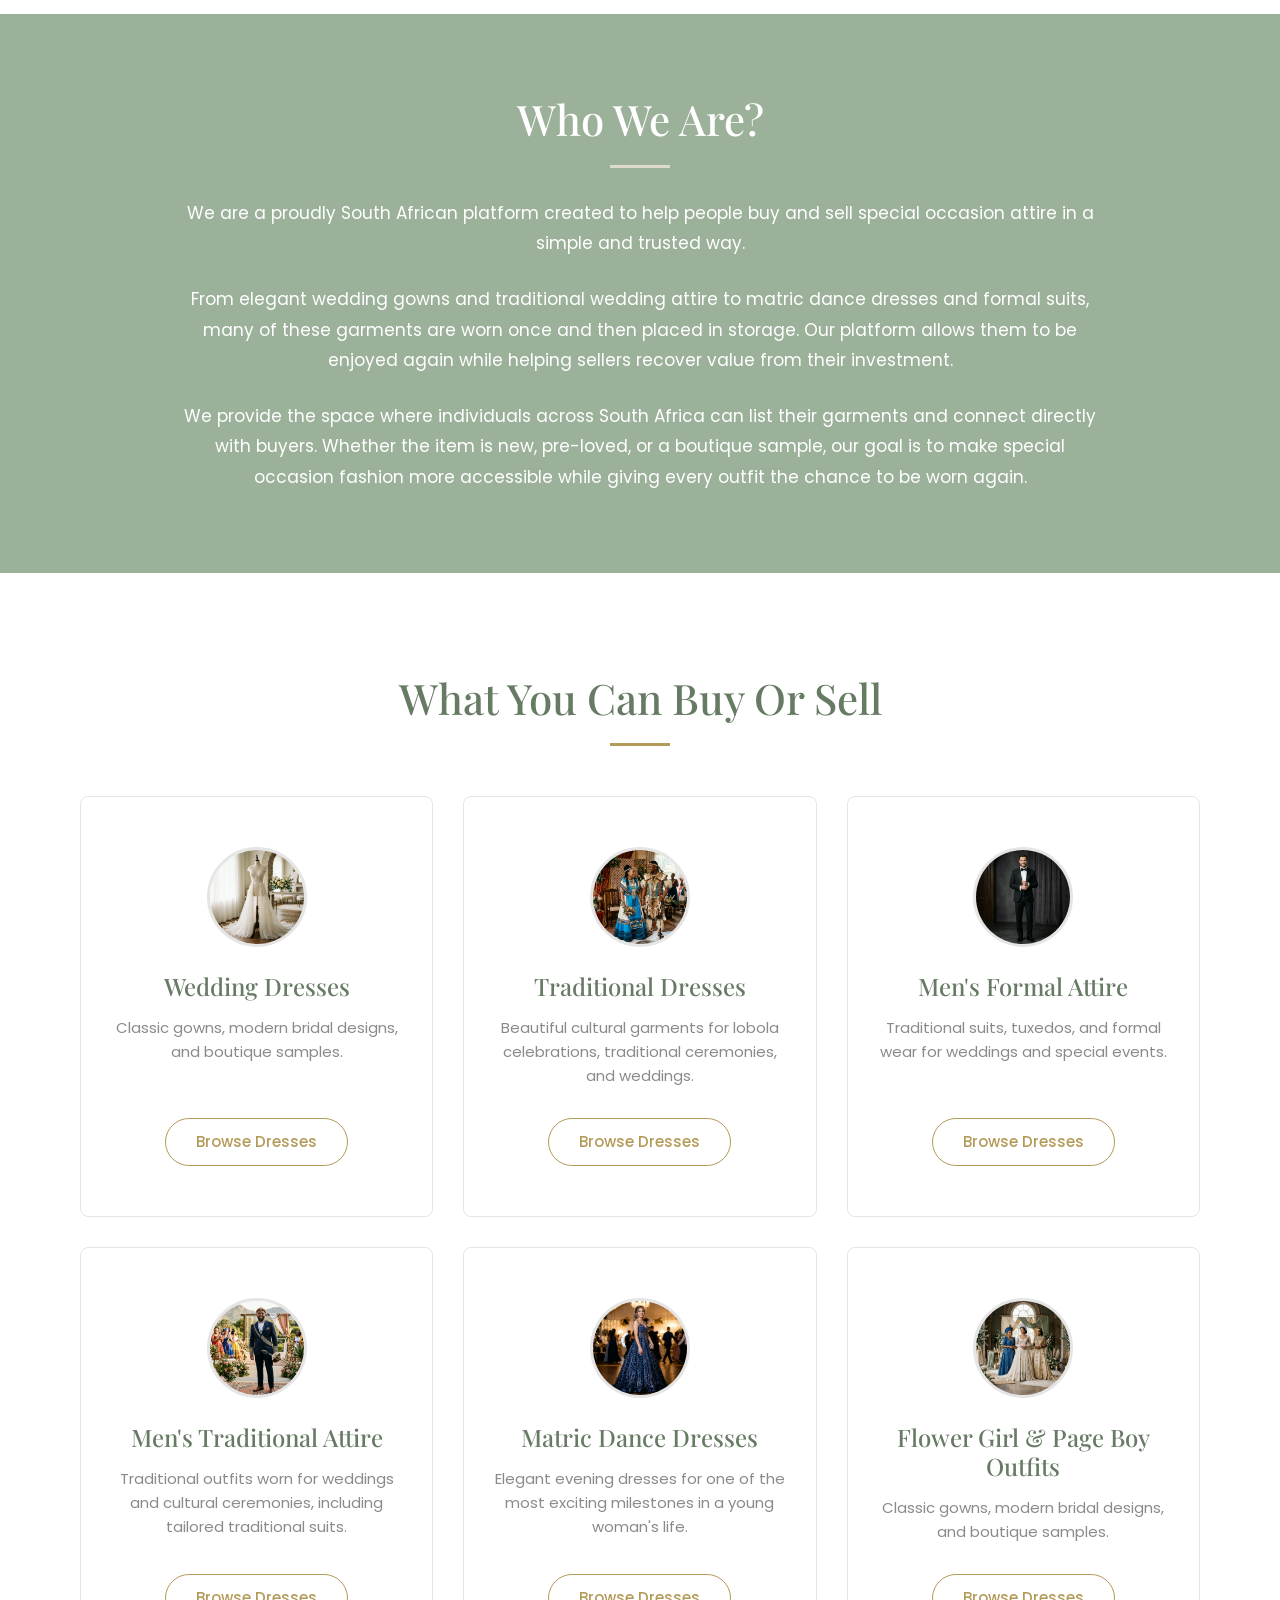
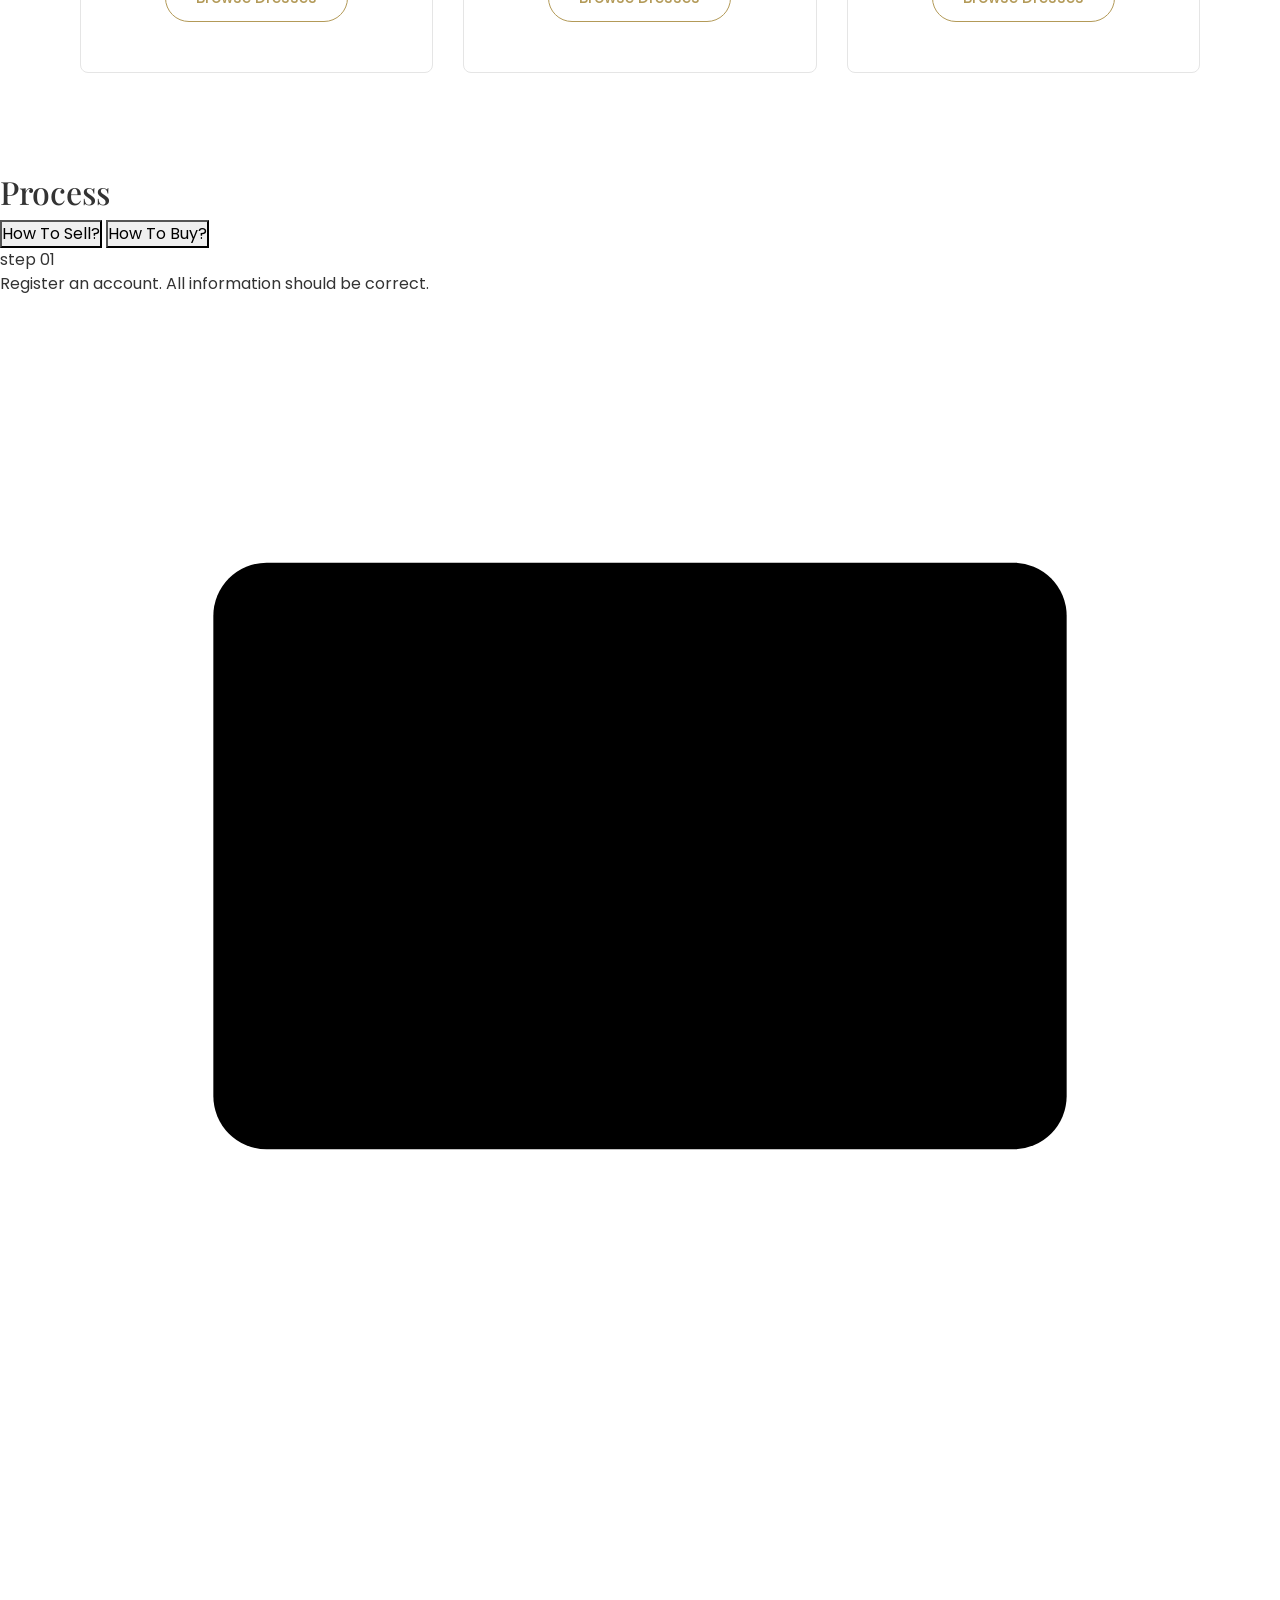
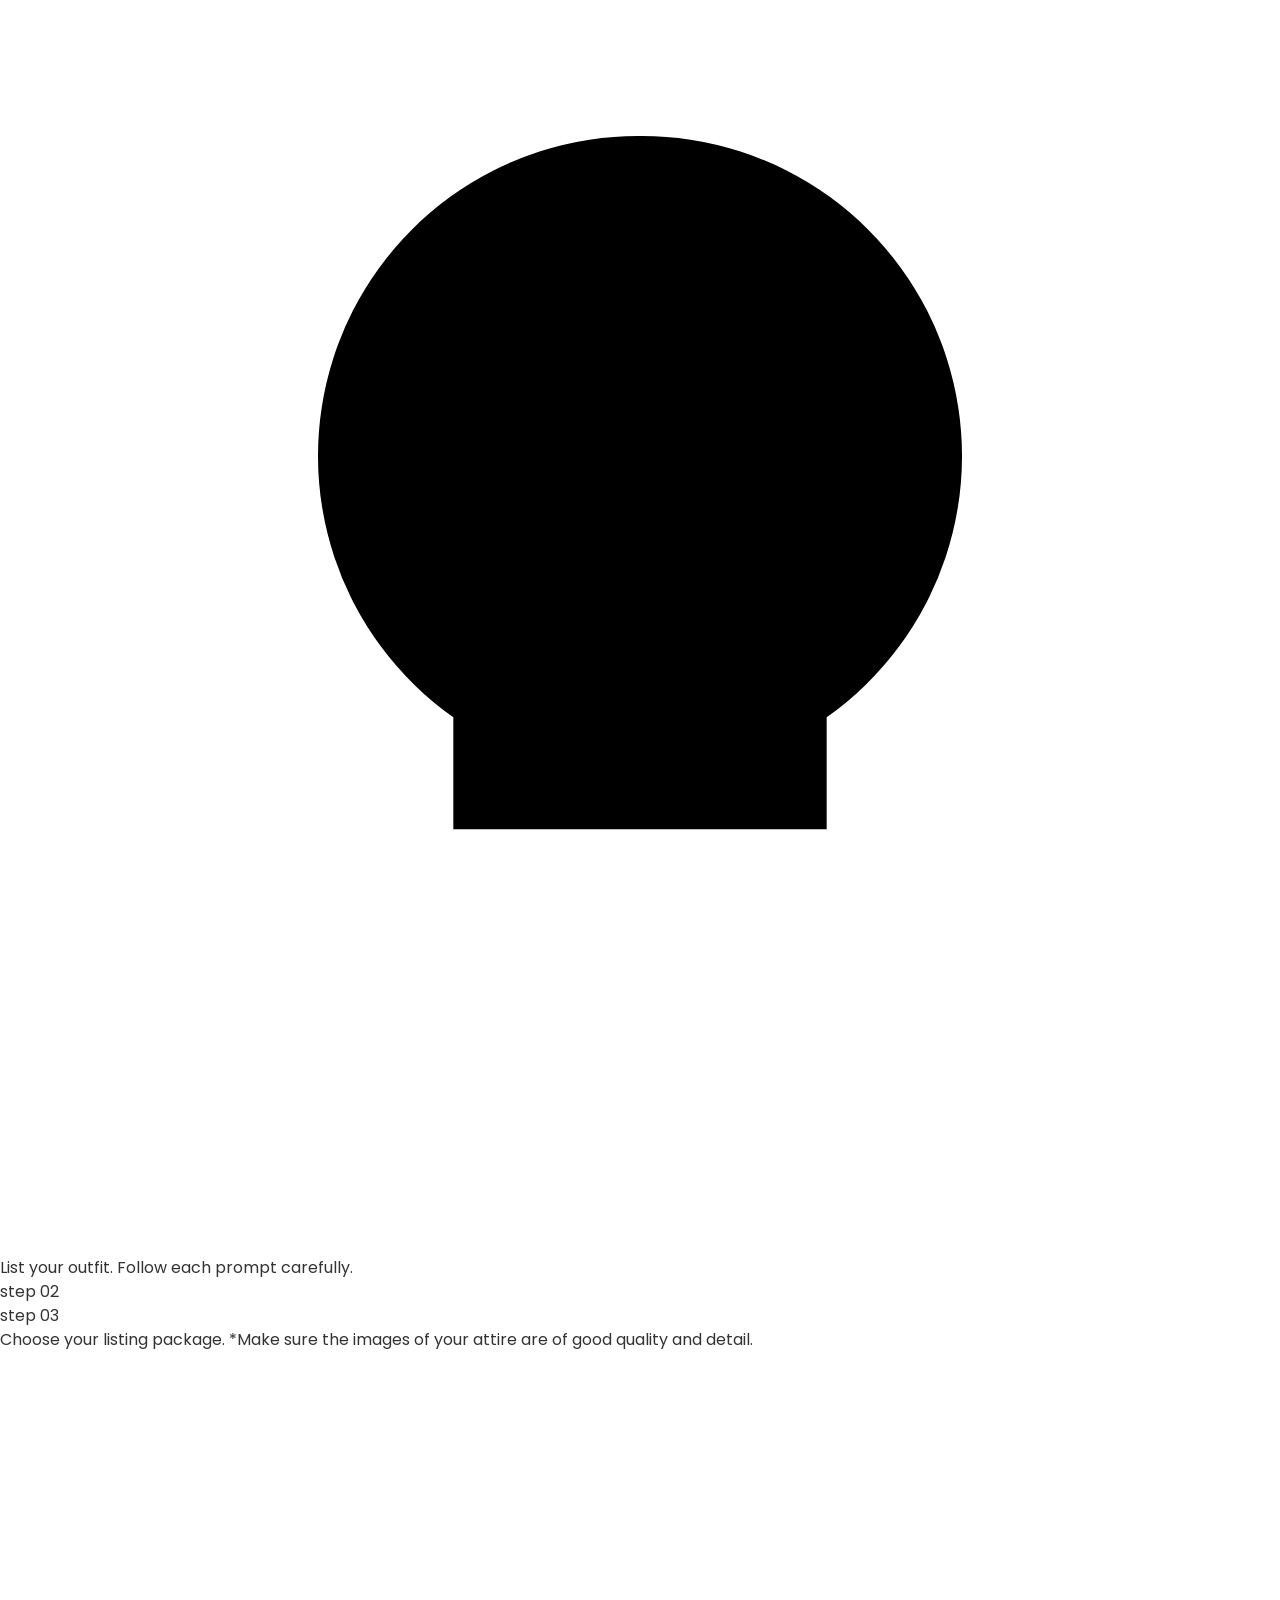
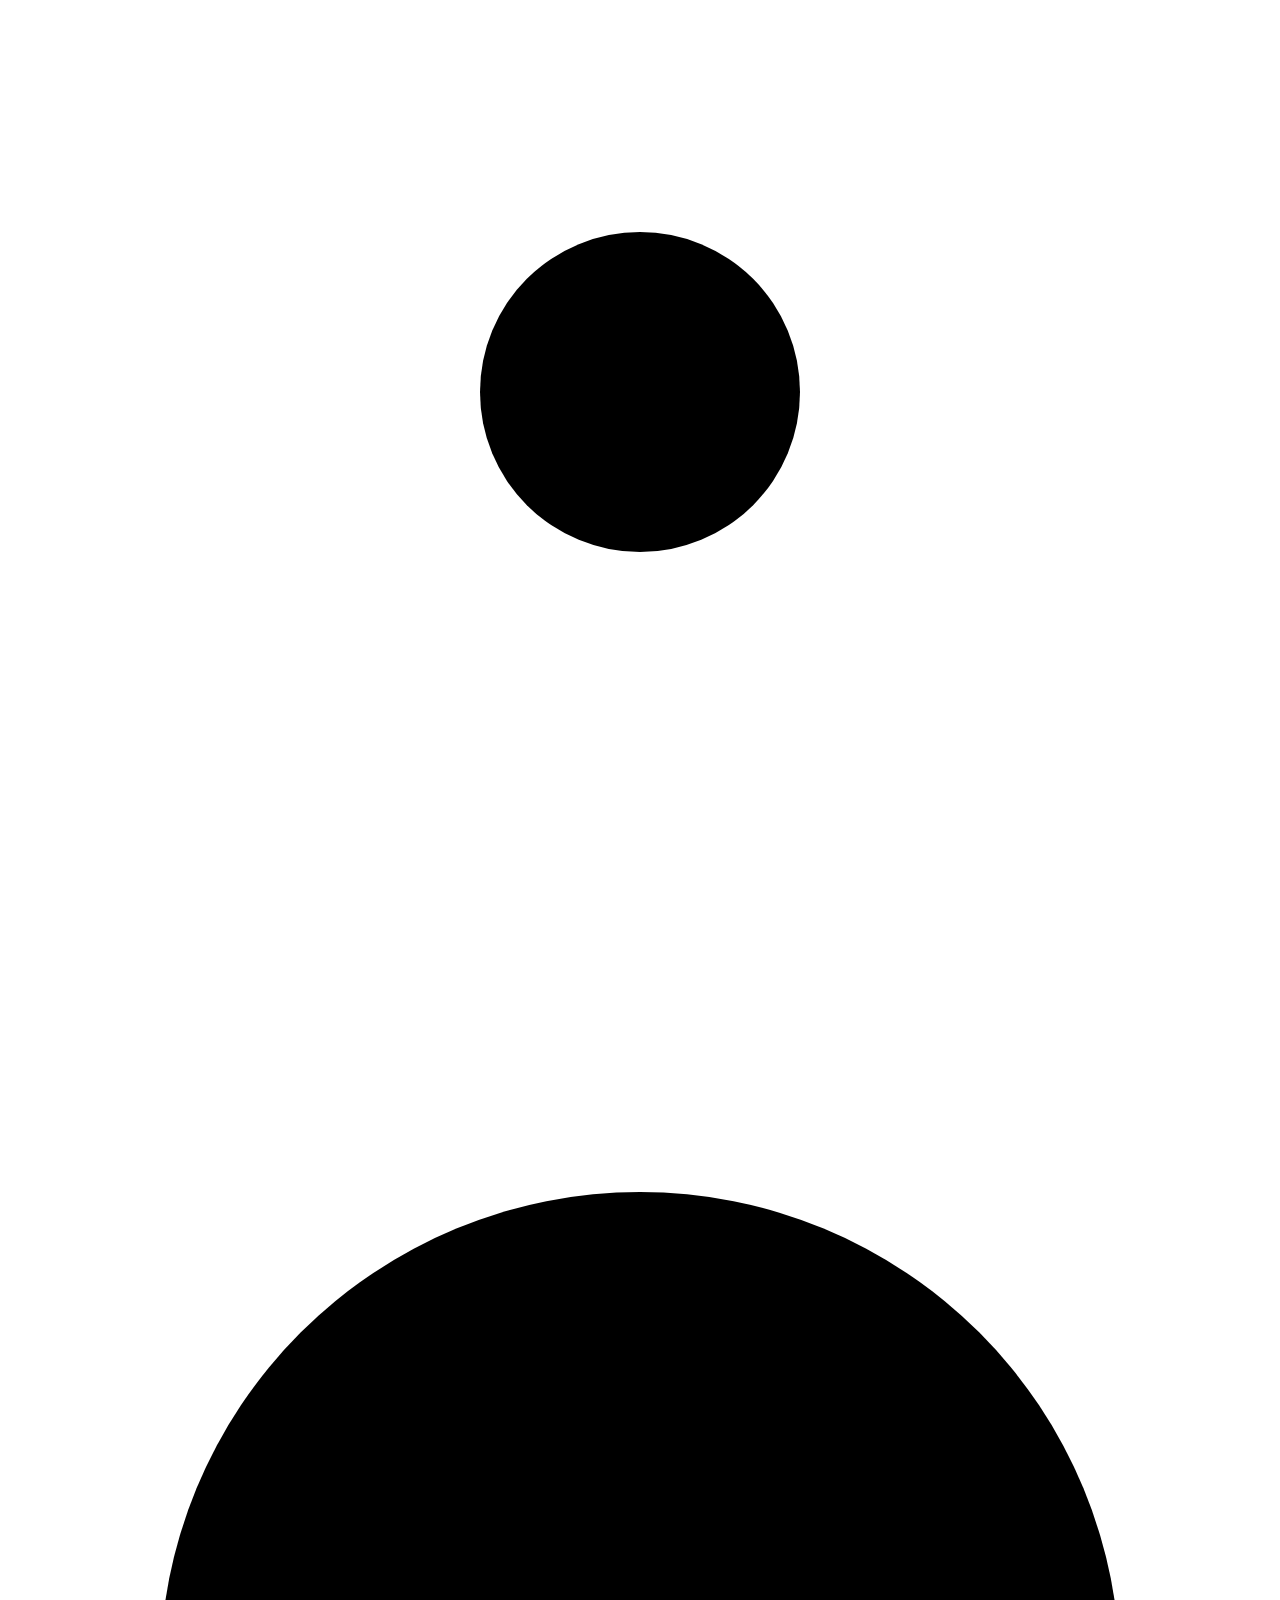
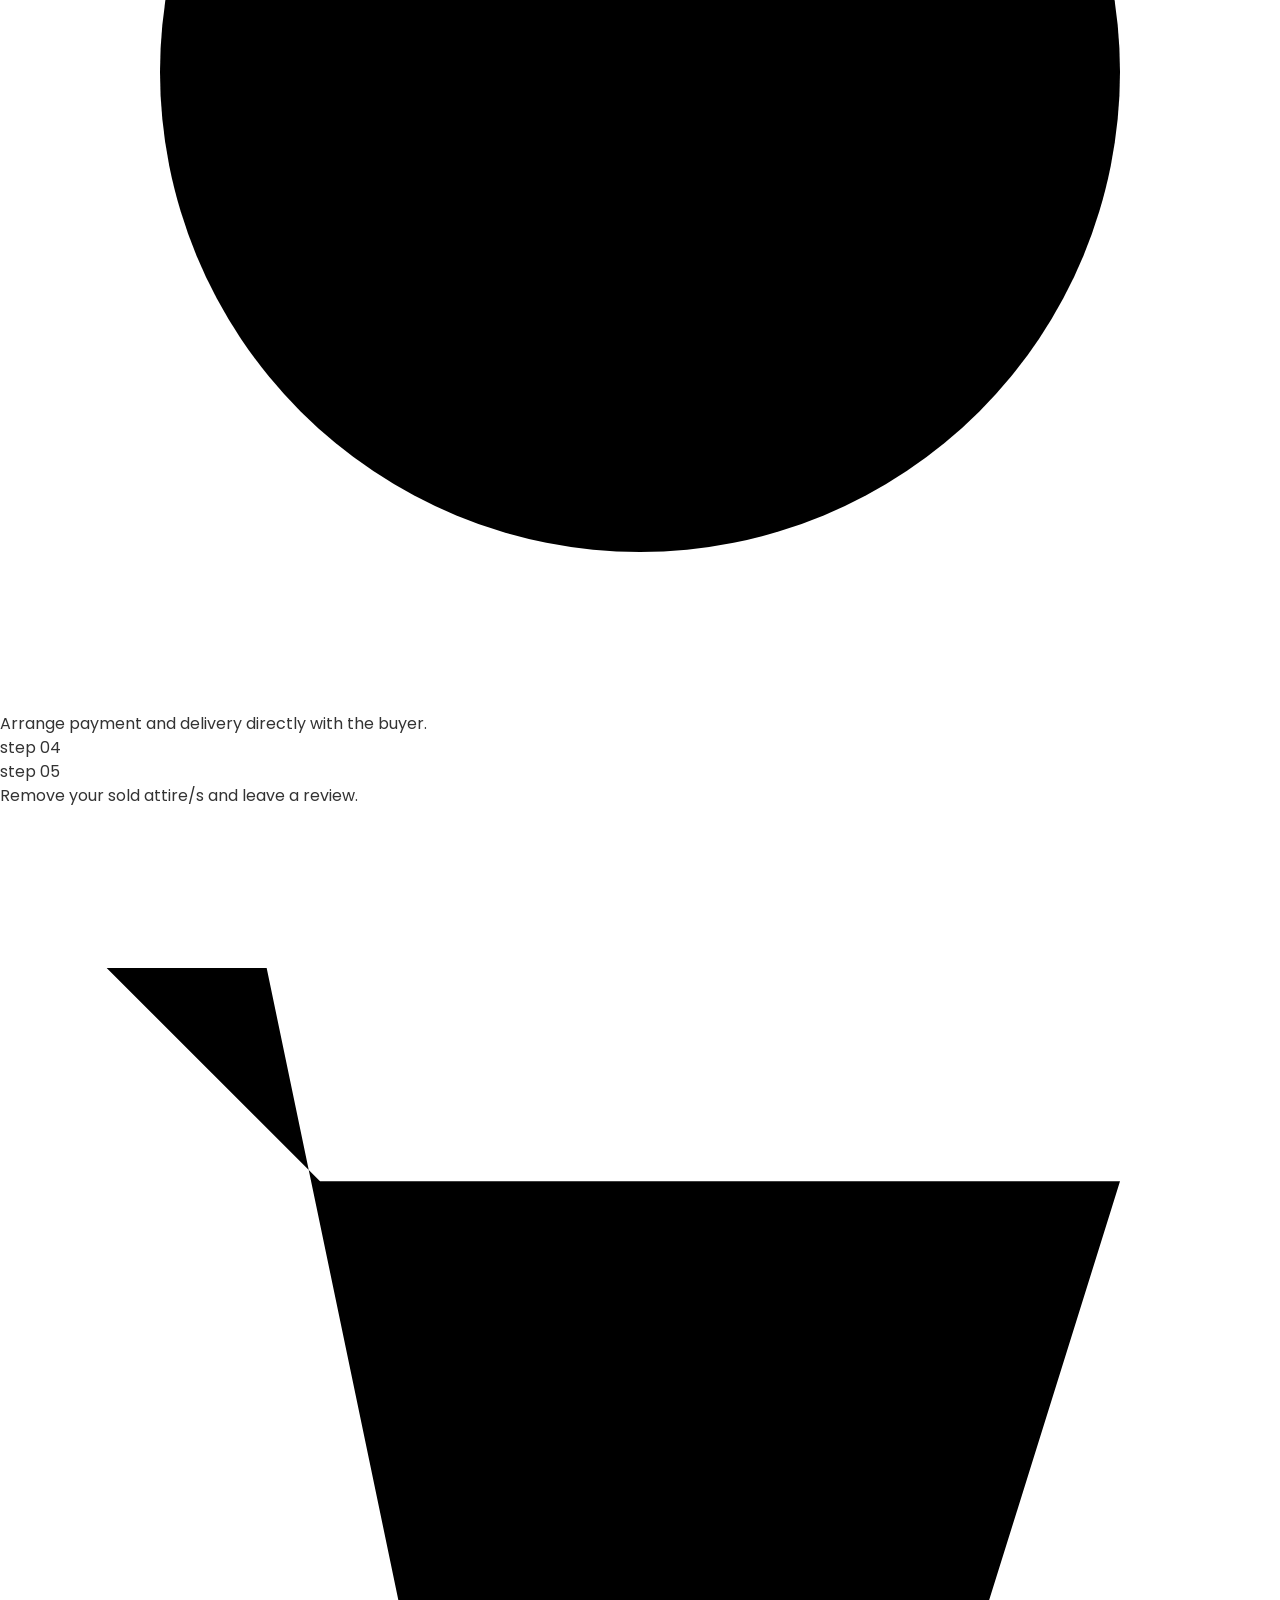
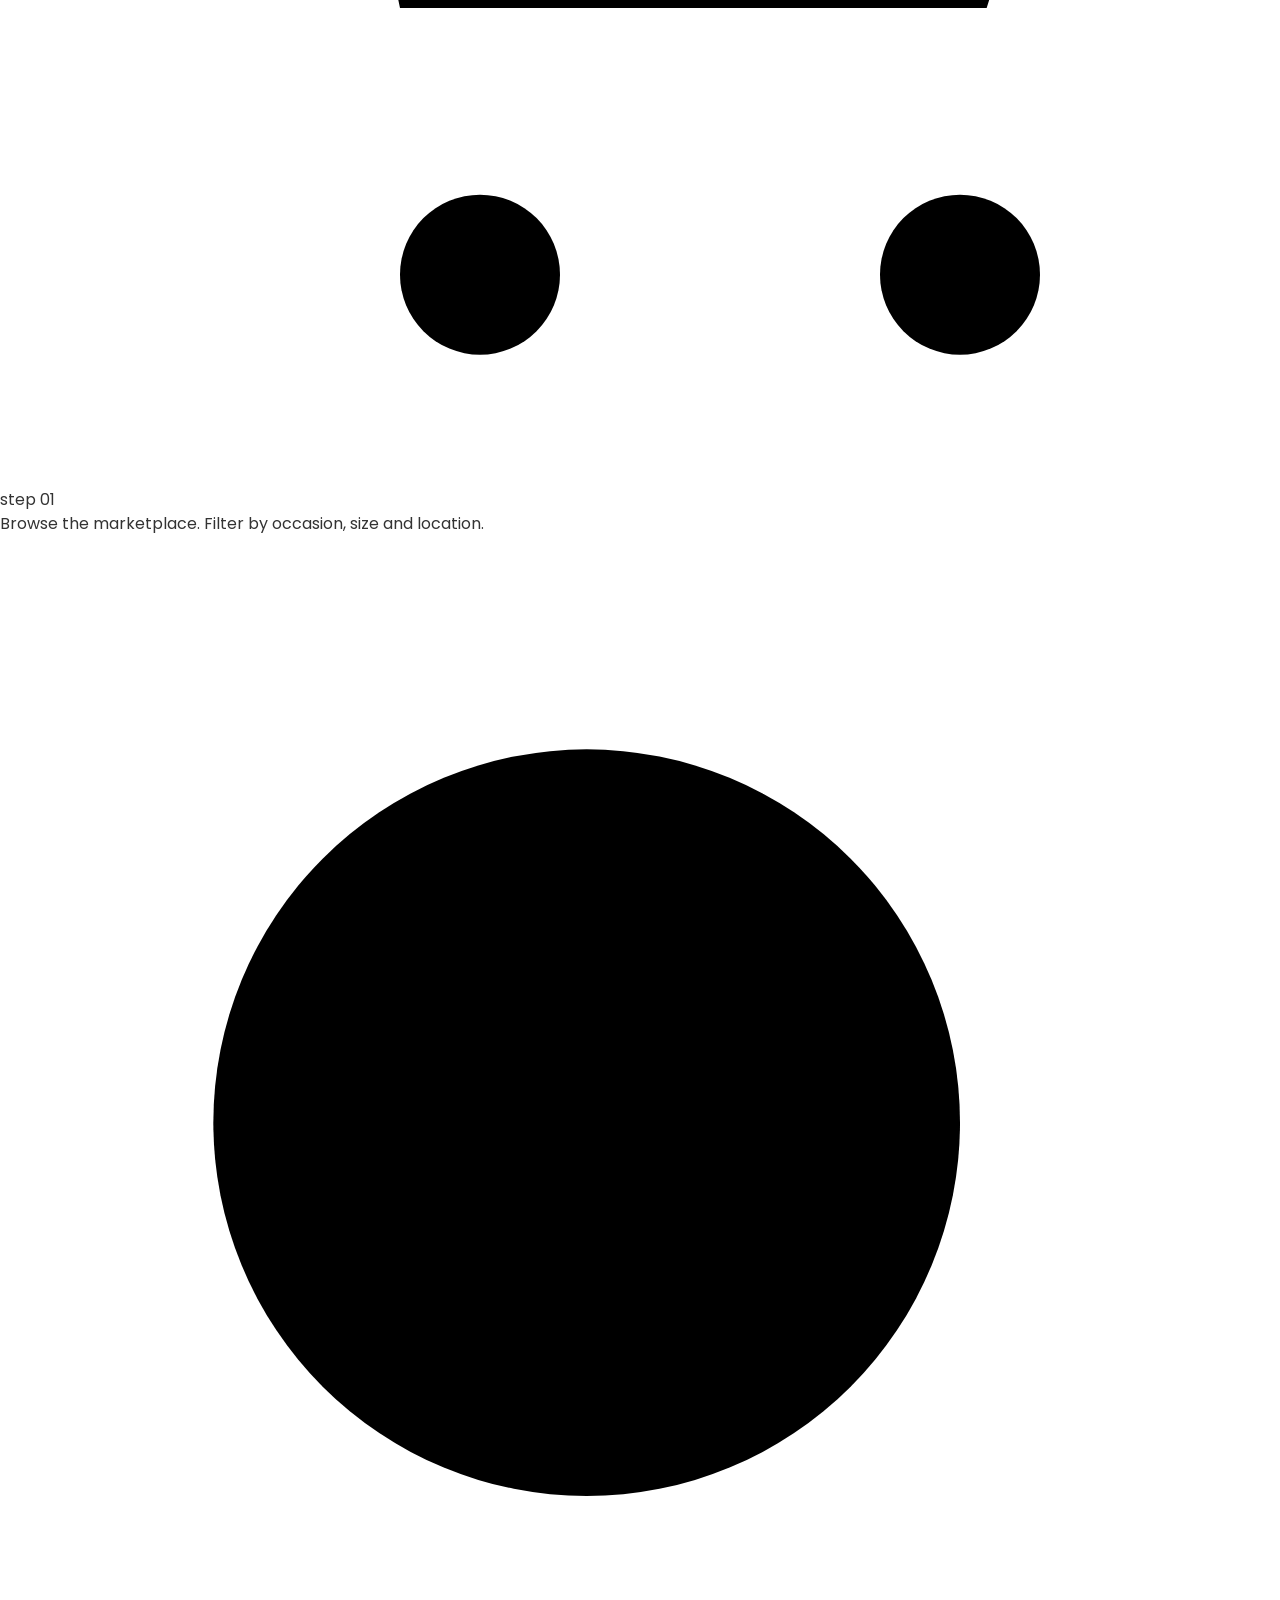
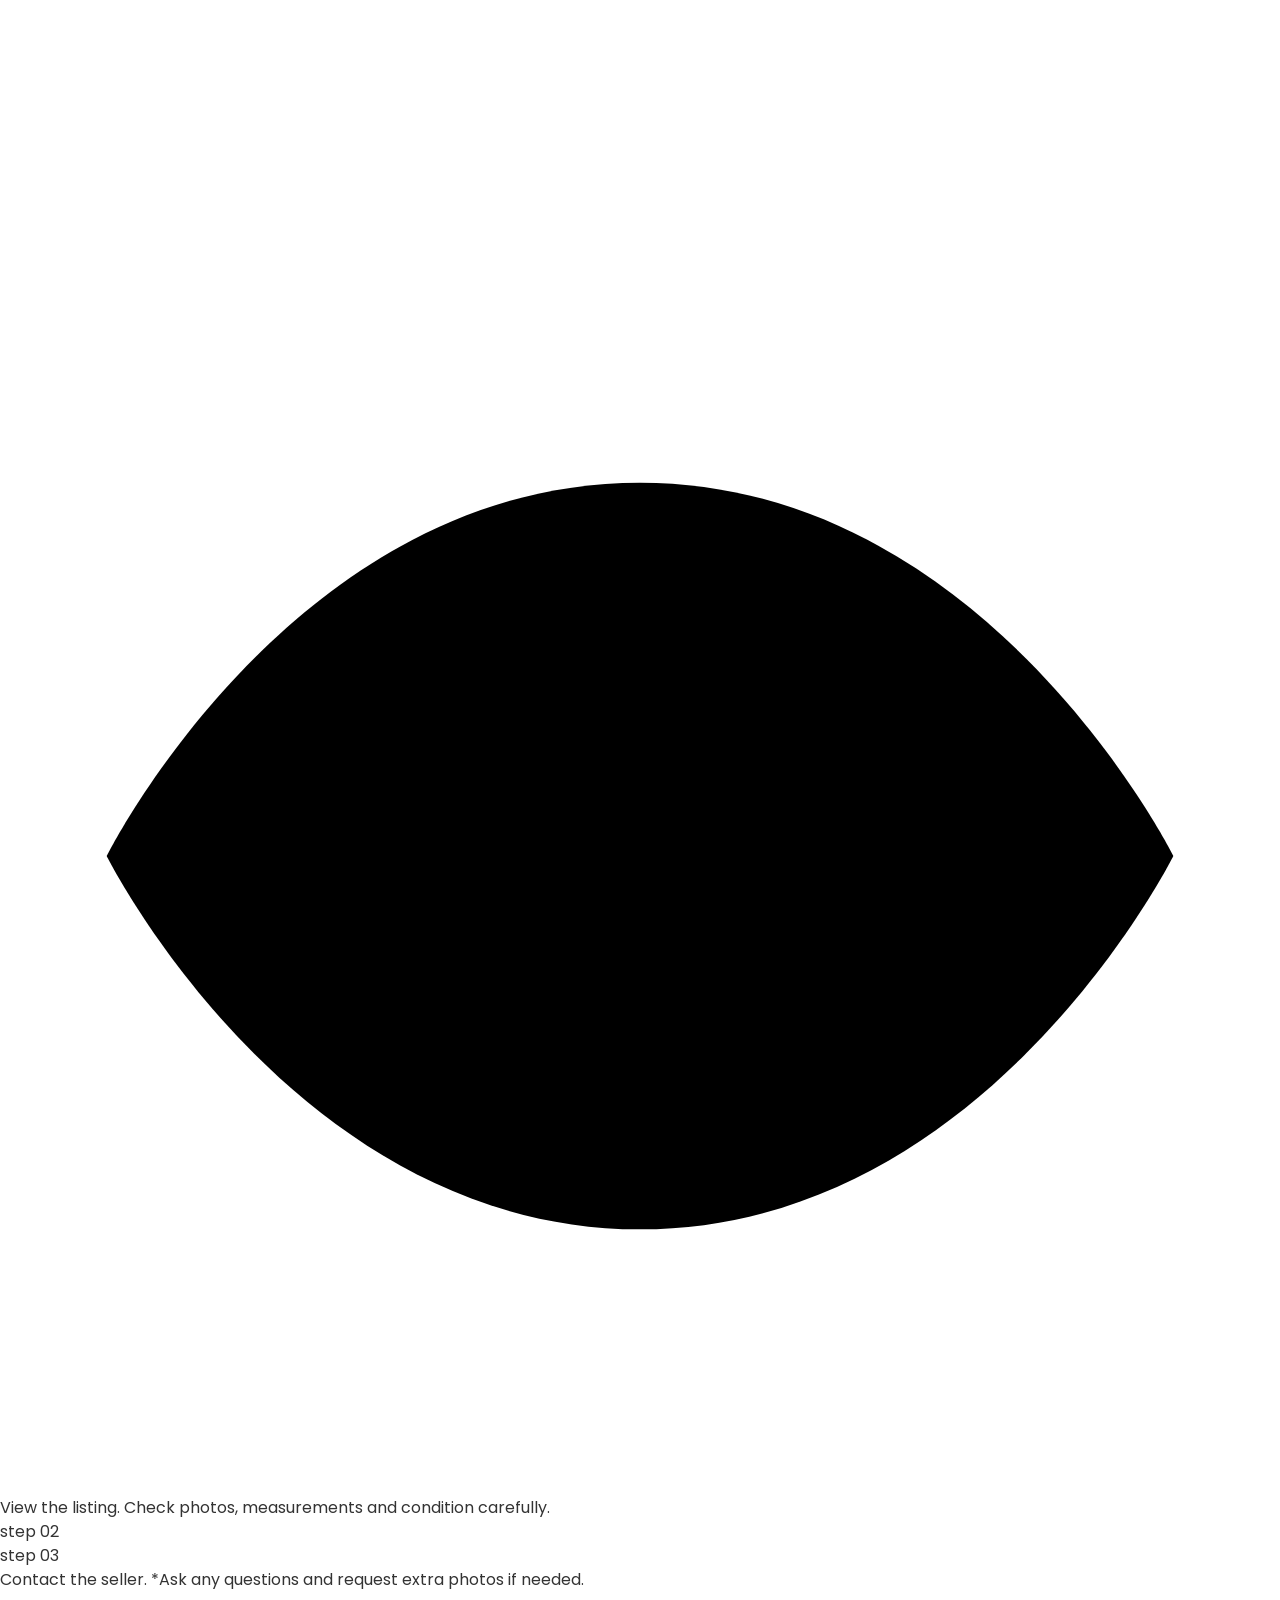
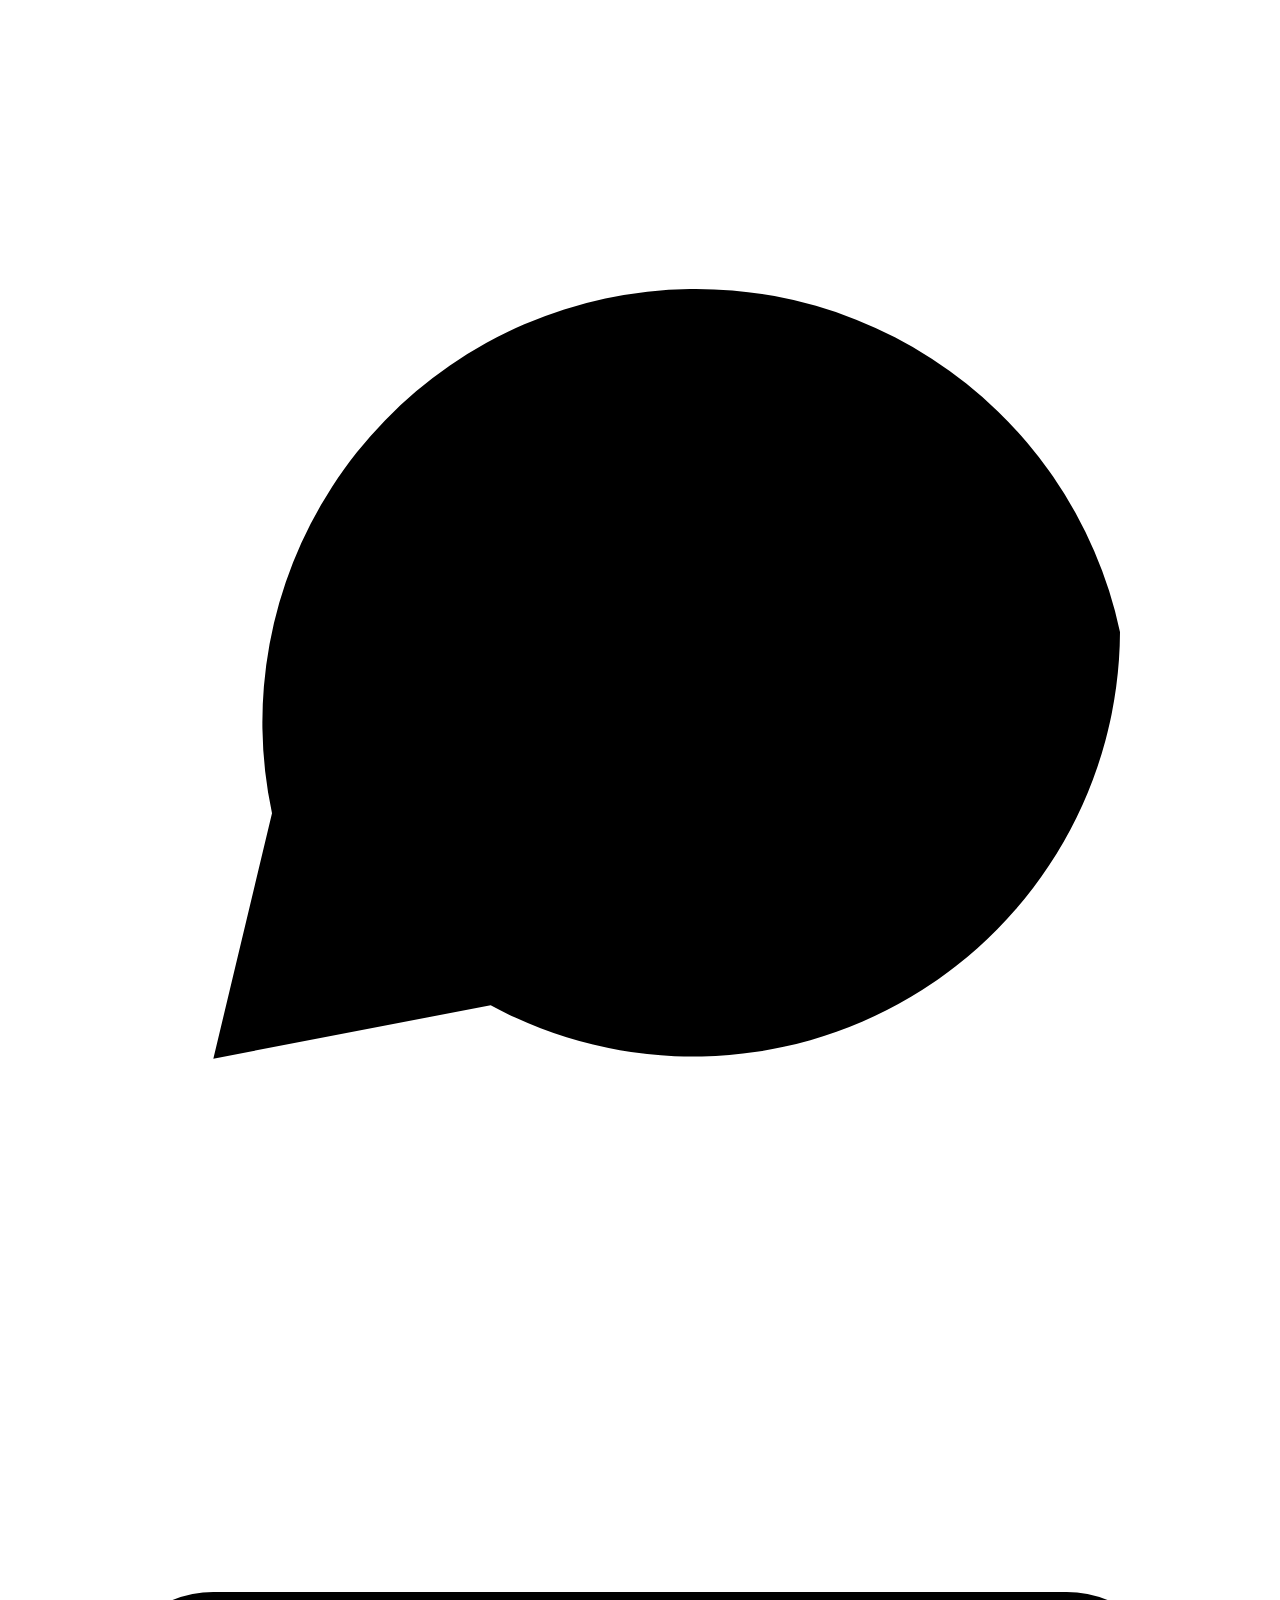
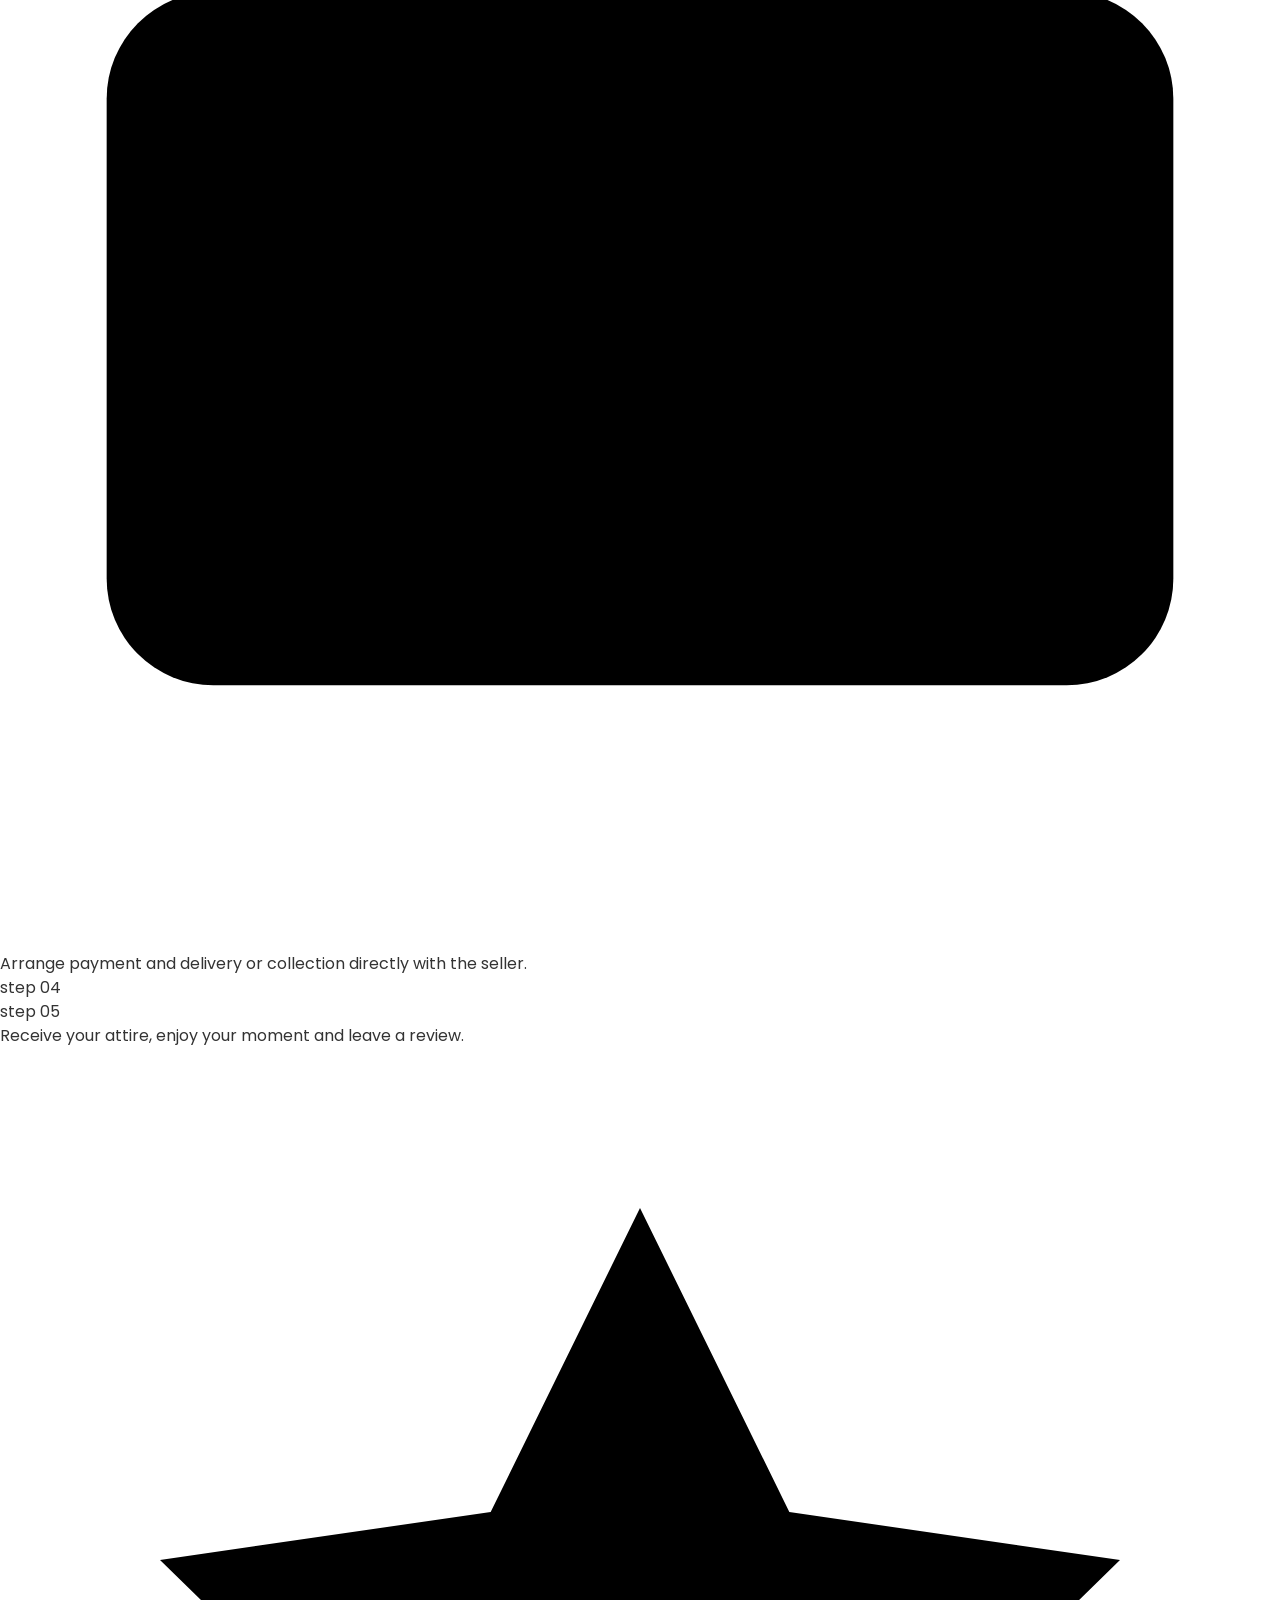
==== commit b8099bf8: "Add files via upload" ====
--- a/index.html
+++ b/index.html
@@ -19,7 +19,7 @@
     <!-- Bootstrap CSS -->
     <link href="https://cdn.jsdelivr.net/npm/bootstrap@5.3.3/dist/css/bootstrap.min.css" rel="stylesheet">
     <!-- Styles -->
-    <link rel="stylesheet" href="style.css">
+    <link rel="stylesheet" href="style.css?v=3">
     <link rel="icon" href="images/favicon.png" type="image/png">
 </head>
 
@@ -62,7 +62,9 @@
         <nav class="navbar navbar-expand-lg navbar-dark bg-transparent w-100 py-0">
             <div class="container-fluid header-container px-0">
                 <div class="logo">
-                    <a class="navbar-brand m-0 p-0" href="index.html">ANOTHER MOMENT</a>
+                    <a class="navbar-brand m-0 p-0" href="index.html">
+                        <img src="images/svg/Another-Moment-Logo-header-2.png" alt="Another Moment" class="header-logo-img">
+                    </a>
                 </div>
                 <button class="navbar-toggler border-0 shadow-none" type="button" data-bs-toggle="collapse"
                     data-bs-target="#navMenuContent" aria-controls="navMenuContent" aria-expanded="false"
@@ -131,8 +133,8 @@
             <p>Buy and sell wedding dresses, traditional wedding attire, matric<br>dance dresses, and formal wear at
                 affordable prices.</p>
             <div class="hero-buttons">
-                <a href="login.html" class="btn-outline-white">How to sell my attire</a>
-                <a href="how-to-buy.html" class="btn-outline-white">How to buy</a>
+                <a href="#process" class="btn-outline-white" onclick="switchProcessTab('sell')">How to sell my attire</a>
+                <a href="#process" class="btn-outline-white" onclick="switchProcessTab('buy')">How to buy</a>
             </div>
         </div>
     </section>
@@ -160,8 +162,8 @@
                     across South Africa who want to give these garments another moment to shine while helping someone
                     else find the perfect outfit without the boutique price tag.</p>
                 <div class="intro-buttons">
-                    <a href="login.html" class="btn-outline-gold">How to sell my attire</a>
-                    <a href="how-to-buy.html" class="btn-outline-gold">How to buy</a>
+                    <a href="#process" class="btn-outline-gold" onclick="switchProcessTab('sell')">How to sell my attire</a>
+                    <a href="#process" class="btn-outline-gold" onclick="switchProcessTab('buy')">How to buy</a>
                 </div>
             </div>
         </div>
@@ -244,103 +246,74 @@
             </div>
         </div>
     </section>
-    <!-- Process Section -->
-    <section class="process">
-        <div class="process-container">
-            <h2>Process</h2>
-            <div class="heading-line center-line"></div>
-
-            <div class="process-buttons">
-                <a href="#" class="btn-outline-gold">How To Sell?</a>
-                <a href="#" class="btn-outline-gold">How To Buy?</a>
-            </div>
-
-            <div class="timeline">
-                <div class="timeline-line"></div>
-
-                <div class="timeline-nodes">
-                    <!-- Node 1 -->
-                    <div class="node">
-                        <div class="node-top">
-                            <div class="process-step process-up">
-                                <div class="process-title">step 01</div>
-                                <div class="process-body">Register an account. All information<br>should be correct.
-                                </div>
-                            </div>
-                        </div>
-                        <div class="node-dot"></div>
-                        <div class="node-bottom">
-                            <div class="icon-circle">
-                                <i class="fa-solid fa-laptop"></i>
-                            </div>
-                        </div>
-                    </div>
-
-                    <!-- Node 2 -->
-                    <div class="node node-alt">
-                        <div class="node-top">
-                            <div class="icon-circle">
-                                <i class="fa-regular fa-lightbulb"></i>
-                            </div>
-                        </div>
-                        <div class="node-dot"></div>
-                        <div class="node-bottom">
-                            <div class="process-step process-down">
-                                <div class="process-body">List your outfit. Follow<br>each prompt carefully</div>
-                                <div class="process-title">step 02</div>
-                            </div>
-                        </div>
-                    </div>
-
-                    <!-- Node 3 -->
-                    <div class="node">
-                        <div class="node-top">
-                            <div class="process-step process-up">
-                                <div class="process-title">step 03</div>
-                                <div class="process-body">Choose your listing<br>package. *Make sure<br>the images of
-                                    your<br>attire of good quality<br>and detail</div>
-                            </div>
-                        </div>
-                        <div class="node-dot"></div>
-                        <div class="node-bottom">
-                            <div class="icon-circle">
-                                <i class="fa-solid fa-gear"></i>
-                            </div>
-                        </div>
-                    </div>
-
-                    <!-- Node 4 -->
-                    <div class="node node-alt">
-                        <div class="node-top">
-                            <div class="icon-circle">
-                                <i class="fa-regular fa-clock"></i>
-                            </div>
-                        </div>
-                        <div class="node-dot"></div>
-                        <div class="node-bottom">
-                            <div class="process-step process-down">
-                                <div class="process-body">Arrange payment and<br>delivery directly with<br>the buyer.
-                                </div>
-                                <div class="process-title">step 04</div>
-                            </div>
-                        </div>
-                    </div>
-
-                    <!-- Node 5 -->
-                    <div class="node">
-                        <div class="node-top">
-                            <div class="process-step process-up">
-                                <div class="process-title">step 05</div>
-                                <div class="process-body">Remove your sold<br>attire/s and leave a<br>review</div>
-                            </div>
-                        </div>
-                        <div class="node-dot"></div>
-                        <div class="node-bottom">
-                            <div class="icon-circle">
-                                <i class="fa-solid fa-cart-shopping"></i>
-                            </div>
-                        </div>
-                    </div>
+    <!-- Process Section (Blended Sell & Buy Timelines) -->
+    <section class="am-process" id="process">
+        <h2>Process</h2>
+        <div class="am-rule"></div>
+
+        <div class="am-tabs" role="tablist">
+            <button class="am-tab active" data-panel="sell" role="tab" onclick="switchProcessTab('sell')">How To Sell?</button>
+            <button class="am-tab" data-panel="buy" role="tab" onclick="switchProcessTab('buy')">How To Buy?</button>
+        </div>
+
+        <!-- ============ HOW TO SELL ============ -->
+        <div class="am-panel active" id="panel-sell">
+            <div class="am-timeline">
+                <div class="am-col">
+                    <div class="am-slot-top"><div class="am-card down"><div class="head">step 01</div><div class="body">Register an account. All information should be correct.</div></div></div>
+                    <div class="am-slot-dot"><span class="am-dot"></span></div>
+                    <div class="am-slot-bottom"><div class="am-icon"><span><svg viewBox="0 0 24 24"><rect x="4" y="5" width="16" height="11" rx="1"/><path d="M2 19h20"/></svg></span></div></div>
+                </div>
+                <div class="am-col">
+                    <div class="am-slot-top"><div class="am-icon"><span><svg viewBox="0 0 24 24"><path d="M9 18h6M10 21h4M12 3a6 6 0 0 0-3.5 10.9V16h7v-2.1A6 6 0 0 0 12 3z"/></svg></span></div></div>
+                    <div class="am-slot-dot"><span class="am-dot"></span></div>
+                    <div class="am-slot-bottom"><div class="am-card up"><div class="body">List your outfit. Follow each prompt carefully.</div><div class="head">step 02</div></div></div>
+                </div>
+                <div class="am-col">
+                    <div class="am-slot-top"><div class="am-card down"><div class="head">step 03</div><div class="body">Choose your listing package. *Make sure the images of your attire are of good quality and detail.</div></div></div>
+                    <div class="am-slot-dot"><span class="am-dot"></span></div>
+                    <div class="am-slot-bottom"><div class="am-icon"><span><svg viewBox="0 0 24 24"><circle cx="12" cy="12" r="3"/><path d="M12 2v3M12 19v3M2 12h3M19 12h3M4.9 4.9l2.1 2.1M17 17l2.1 2.1M4.9 19.1 7 17M17 7l2.1-2.1"/></svg></span></div></div>
+                </div>
+                <div class="am-col">
+                    <div class="am-slot-top"><div class="am-icon"><span><svg viewBox="0 0 24 24"><circle cx="12" cy="12" r="9"/><path d="M12 7v5l3 2"/></svg></span></div></div>
+                    <div class="am-slot-dot"><span class="am-dot"></span></div>
+                    <div class="am-slot-bottom"><div class="am-card up"><div class="body">Arrange payment and delivery directly with the buyer.</div><div class="head">step 04</div></div></div>
+                </div>
+                <div class="am-col">
+                    <div class="am-slot-top"><div class="am-card down"><div class="head">step 05</div><div class="body">Remove your sold attire/s and leave a review.</div></div></div>
+                    <div class="am-slot-dot"><span class="am-dot"></span></div>
+                    <div class="am-slot-bottom"><div class="am-icon"><span><svg viewBox="0 0 24 24"><circle cx="9" cy="20" r="1.5"/><circle cx="18" cy="20" r="1.5"/><path d="M2 3h3l2.5 12h11L21 7H6"/></svg></span></div></div>
+                </div>
+            </div>
+        </div>
+
+        <!-- ============ HOW TO BUY ============ -->
+        <div class="am-panel" id="panel-buy">
+            <div class="am-timeline">
+                <div class="am-col">
+                    <div class="am-slot-top"><div class="am-card down"><div class="head">step 01</div><div class="body">Browse the marketplace. Filter by occasion, size and location.</div></div></div>
+                    <div class="am-slot-dot"><span class="am-dot"></span></div>
+                    <div class="am-slot-bottom"><div class="am-icon"><span><svg viewBox="0 0 24 24"><circle cx="11" cy="11" r="7"/><path d="m20 20-4-4"/></svg></span></div></div>
+                </div>
+                <div class="am-col">
+                    <div class="am-slot-top"><div class="am-icon"><span><svg viewBox="0 0 24 24"><path d="M2 12s3.5-7 10-7 10 7 10 7-3.5 7-10 7S2 12 2 12z"/><circle cx="12" cy="12" r="3"/></svg></span></div></div>
+                    <div class="am-slot-dot"><span class="am-dot"></span></div>
+                    <div class="am-slot-bottom"><div class="am-card up"><div class="body">View the listing. Check photos, measurements and condition carefully.</div><div class="head">step 02</div></div></div>
+                </div>
+                <div class="am-col">
+                    <div class="am-slot-top"><div class="am-card down"><div class="head">step 03</div><div class="body">Contact the seller. *Ask any questions and request extra photos if needed.</div></div></div>
+                    <div class="am-slot-dot"><span class="am-dot"></span></div>
+                    <div class="am-slot-bottom"><div class="am-icon"><span><svg viewBox="0 0 24 24"><path d="M21 12a8 8 0 0 1-11.8 7L4 20l1.1-4.6A8 8 0 1 1 21 12z"/></svg></span></div></div>
+                </div>
+                <div class="am-col">
+                    <div class="am-slot-top"><div class="am-icon"><span><svg viewBox="0 0 24 24"><rect x="2" y="6" width="20" height="13" rx="2"/><path d="M2 10h20M6 15h4"/></svg></span></div></div>
+                    <div class="am-slot-dot"><span class="am-dot"></span></div>
+                    <div class="am-slot-bottom"><div class="am-card up"><div class="body">Arrange payment and delivery or collection directly with the seller.</div><div class="head">step 04</div></div></div>
+                </div>
+                <div class="am-col">
+                    <div class="am-slot-top"><div class="am-card down"><div class="head">step 05</div><div class="body">Receive your attire, enjoy your moment and leave a review.</div></div></div>
+                    <div class="am-slot-dot"><span class="am-dot"></span></div>
+                    <div class="am-slot-bottom"><div class="am-icon"><span><svg viewBox="0 0 24 24"><path d="m12 3 2.8 5.7 6.2.9-4.5 4.4 1 6.2L12 17.3 6.5 20.2l1-6.2L3 9.6l6.2-.9z"/></svg></span></div></div>
                 </div>
             </div>
         </div>
@@ -531,9 +504,25 @@
 
                 window.addEventListener('resize', updateCarousel);
             }
+
+            // Interactive Process Tab Switcher (How to Sell / How to Buy)
+            window.switchProcessTab = function(panelKey) {
+                document.querySelectorAll('.am-tab').forEach(t => t.classList.remove('active'));
+                document.querySelectorAll('.am-panel').forEach(p => p.classList.remove('active'));
+                const targetTab = document.querySelector(`.am-tab[data-panel="${panelKey}"]`);
+                const targetPanel = document.getElementById(`panel-${panelKey}`);
+                if (targetTab) targetTab.classList.add('active');
+                if (targetPanel) targetPanel.classList.add('active');
+            };
+
+            document.querySelectorAll('.am-tab').forEach(tab => {
+                tab.addEventListener('click', function() {
+                    window.switchProcessTab(this.dataset.panel);
+                });
+            });
         });
     </script>
-    <script src="frontend-api.js?v=19"></script>
+    <script src="frontend-api.js?v=20"></script>
 </body>
 
 </html>
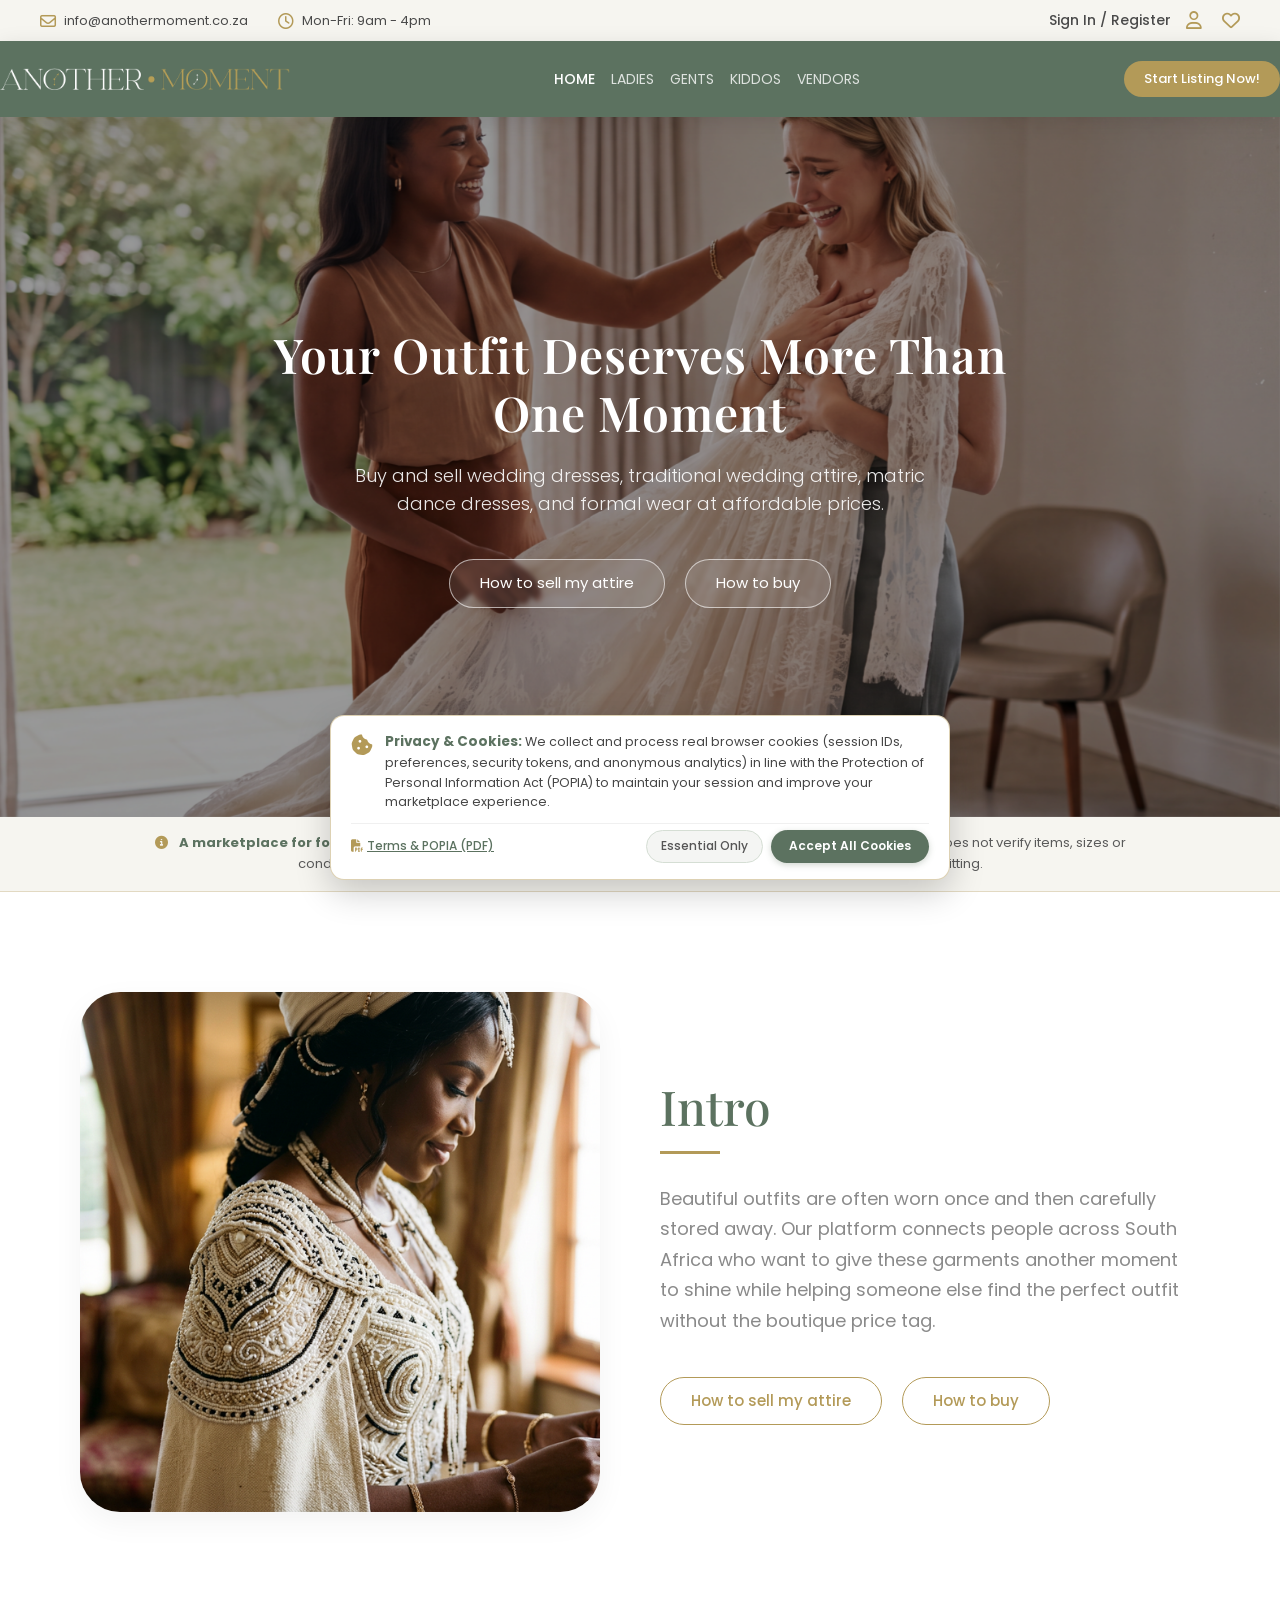
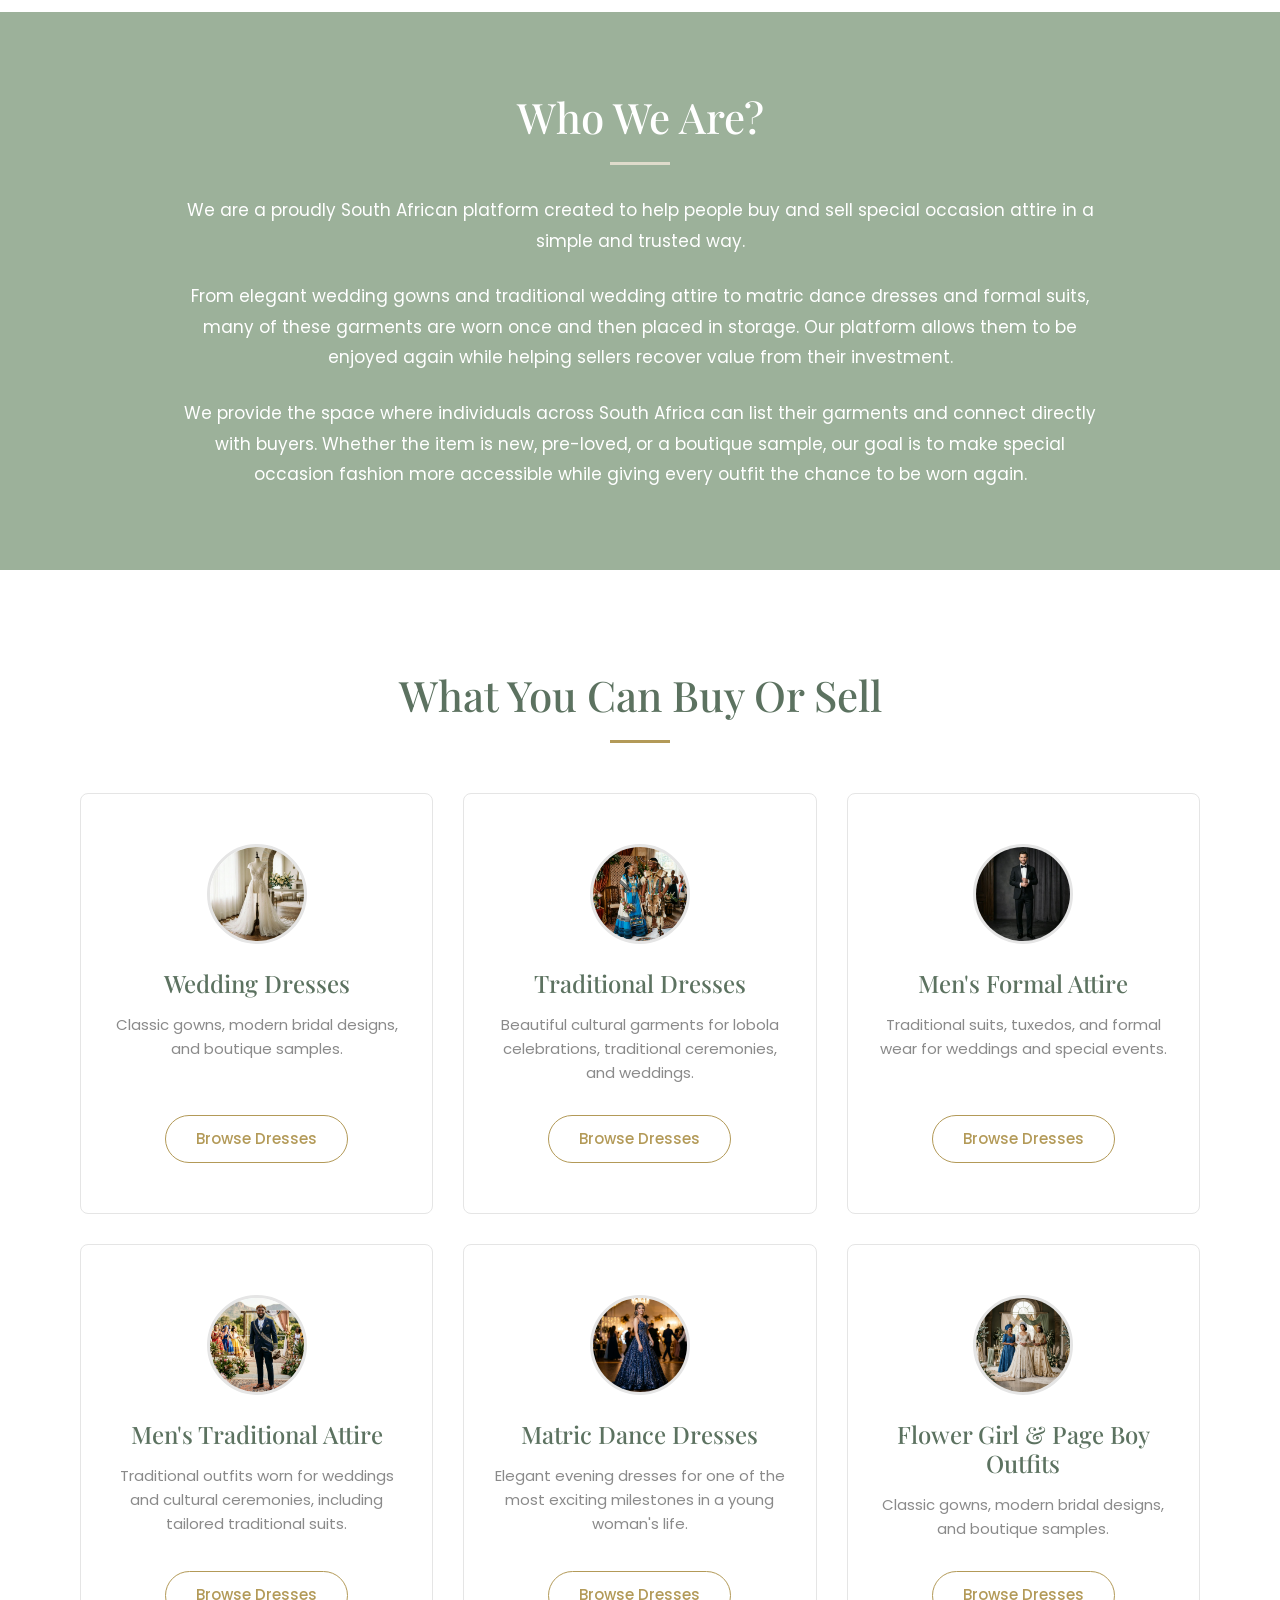
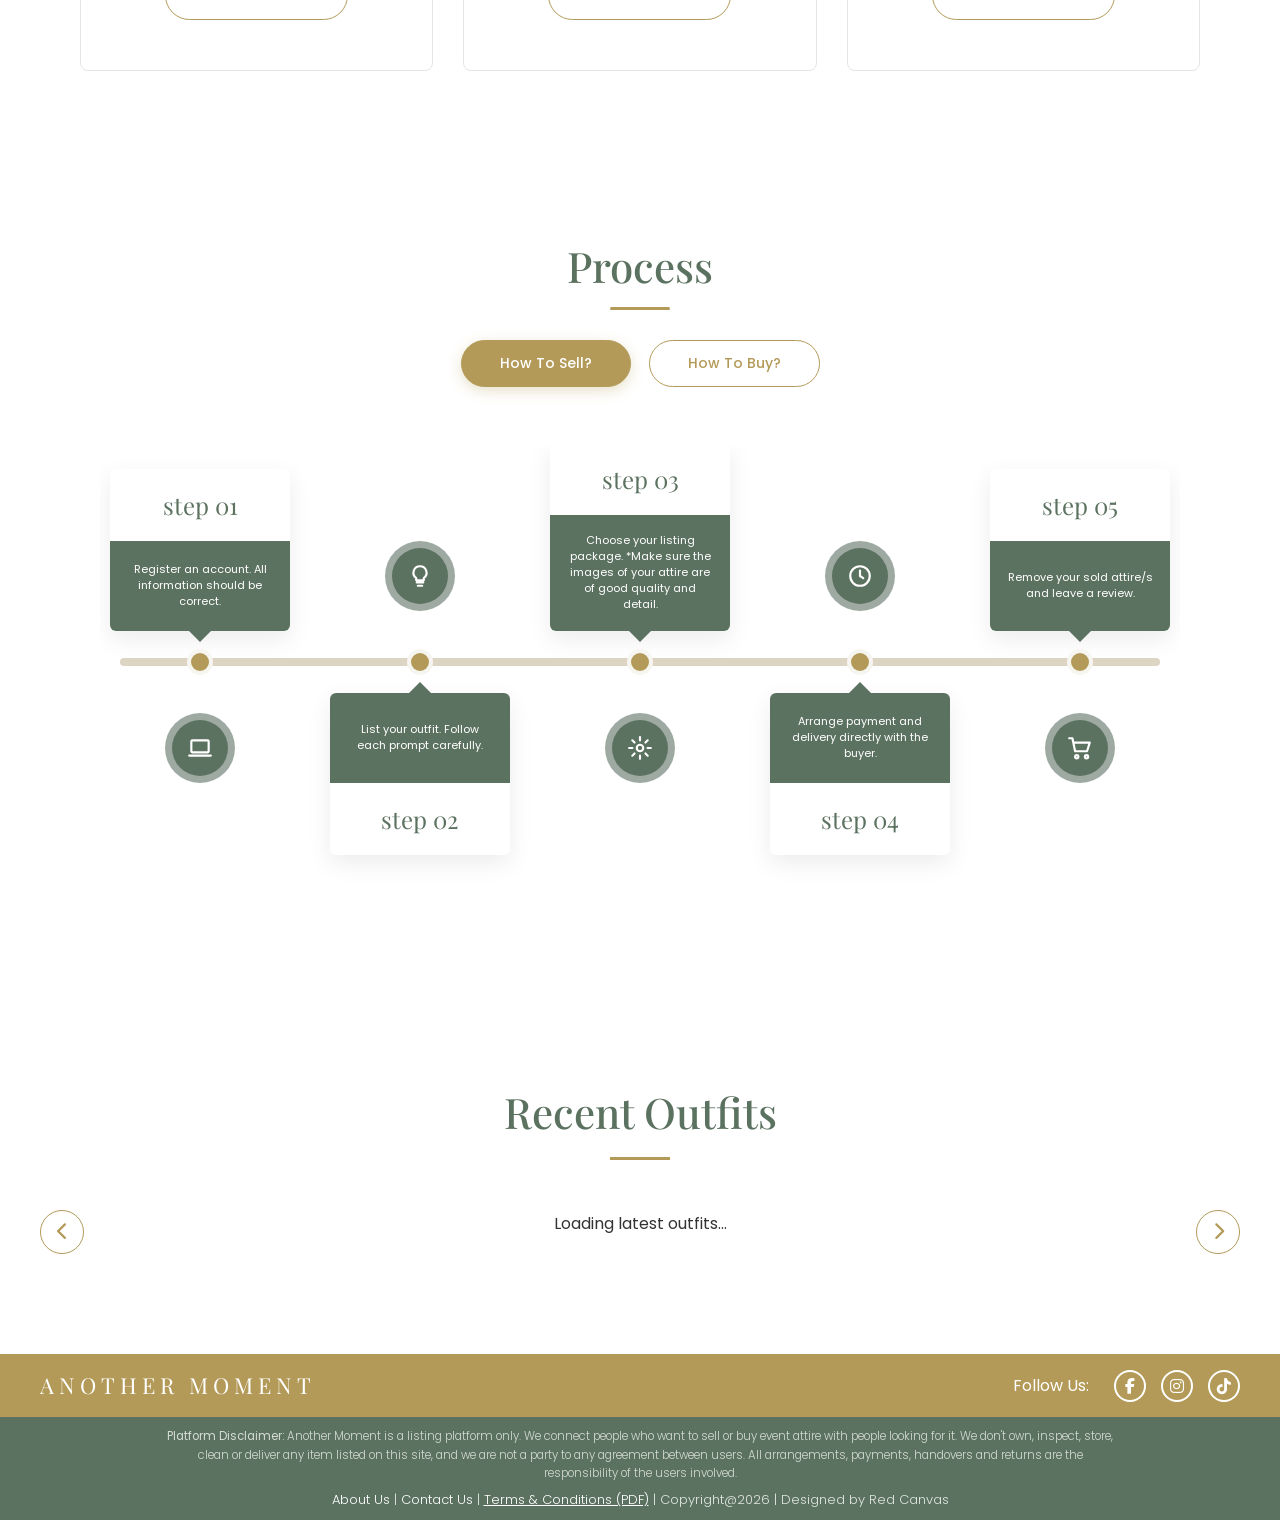
==== commit 8cde7bae: "Add files via upload" ====
--- a/index.html
+++ b/index.html
@@ -19,7 +19,7 @@
     <!-- Bootstrap CSS -->
     <link href="https://cdn.jsdelivr.net/npm/bootstrap@5.3.3/dist/css/bootstrap.min.css" rel="stylesheet">
     <!-- Styles -->
-    <link rel="stylesheet" href="style.css?v=3">
+    <link rel="stylesheet" href="style.css?v=5">
     <link rel="icon" href="images/favicon.png" type="image/png">
 </head>
 
@@ -331,73 +331,72 @@
                 <div class="carousel-viewport" style="overflow: hidden; width: 100%;">
                     <div class="outfits-grid" id="recent-outfits-grid">
                         <!-- Outfit Card 1 -->
-                        <div class="outfit-card">
+                        <a href="product-details.html" class="outfit-card text-decoration-none">
                             <div class="outfit-image-container">
                                 <img src="images/categories/wedding_dresses.png" alt="Bridal Gown" width="400"
                                     height="400">
                             </div>
                             <div class="outfit-details">
-                                <p class="outfit-desc">Romantic crystal-beaded<br>fit-and-flare gown with<br>illusion
-                                    neckline and shear<br>back</p>
-                                <h3 class="outfit-price">R8500</h3>
-                                <a href="product-details.html" class="btn-outline-gold w-100">View</a>
-                            </div>
-                        </div>
+                                <h5 class="outfit-title" title="Bridal Gown">Bridal Gown</h5>
+                                <div class="outfit-price-row">
+                                    <span class="outfit-price">R 8,500.00</span>
+                                </div>
+                            </div>
+                        </a>
 
                         <!-- Outfit Card 2 -->
-                        <div class="outfit-card">
+                        <a href="product-details.html" class="outfit-card text-decoration-none">
                             <div class="outfit-image-container">
                                 <img src="images/categories/traditional_dresses.png" alt="Traditional Dress" width="400"
                                     height="400">
                             </div>
                             <div class="outfit-details">
-                                <p class="outfit-desc">Vibrant South African<br>traditional wedding garment<br>with
-                                    custom hand-stitched<br>details</p>
-                                <h3 class="outfit-price">R6200</h3>
-                                <a href="product-details.html" class="btn-outline-gold w-100">View</a>
-                            </div>
-                        </div>
+                                <h5 class="outfit-title" title="Traditional Wedding Dress">Traditional Wedding Dress</h5>
+                                <div class="outfit-price-row">
+                                    <span class="outfit-price">R 6,200.00</span>
+                                </div>
+                            </div>
+                        </a>
 
                         <!-- Outfit Card 3 -->
-                        <div class="outfit-card">
+                        <a href="product-details.html" class="outfit-card text-decoration-none">
                             <div class="outfit-image-container">
                                 <img src="images/categories/mens_formal.png" alt="Men's Formal Tuxedo" width="400"
                                     height="400">
                             </div>
                             <div class="outfit-details">
-                                <p class="outfit-desc">Classic slim-fit tuxedo<br>with white shirt and<br>premium
-                                    silk lapels and<br>bow-tie</p>
-                                <h3 class="outfit-price">R3500</h3>
-                                <a href="product-details.html" class="btn-outline-gold w-100">View</a>
-                            </div>
-                        </div>
+                                <h5 class="outfit-title" title="Men's Formal Tuxedo">Men's Formal Tuxedo</h5>
+                                <div class="outfit-price-row">
+                                    <span class="outfit-price">R 3,500.00</span>
+                                </div>
+                            </div>
+                        </a>
                         <!-- Outfit Card 4 -->
-                        <div class="outfit-card">
+                        <a href="product-details.html" class="outfit-card text-decoration-none">
                             <div class="outfit-image-container">
-                                <img src="images/categories/mens_traditional.png" alt="Men's Traditional Suit"
-                                    style="width:120px;height:120px;object-fit:contain;">
+                                <img src="images/categories/mens_traditional.png" alt="Men's Traditional Suit">
                             </div>
                             <div class="outfit-details">
-                                <p class="outfit-desc">Modern tailored traditional<br>men's suit with cultural<br>motifs
-                                    and high-quality<br>fabrics</p>
-                                <h3 class="outfit-price">R4800</h3>
-                                <a href="product-details.html" class="btn-outline-gold w-100">View</a>
-                            </div>
-                        </div>
+                                <h5 class="outfit-title" title="Men's Traditional Suit">Men's Traditional Suit</h5>
+                                <div class="outfit-price-row">
+                                    <span class="outfit-price">R 4,800.00</span>
+                                </div>
+                            </div>
+                        </a>
 
                         <!-- Outfit Card 5 -->
-                        <div class="outfit-card">
+                        <a href="product-details.html" class="outfit-card text-decoration-none">
                             <div class="outfit-image-container">
                                 <img src="images/categories/matric_dance.png" alt="Matric Dance Gown" width="400"
                                     height="400">
                             </div>
                             <div class="outfit-details">
-                                <p class="outfit-desc">Elegant navy blue sparkly<br>matric dance dress with<br>custom
-                                    beading and side<br>cutouts</p>
-                                <h3 class="outfit-price">R5200</h3>
-                                <a href="product-details.html" class="btn-outline-gold w-100">View</a>
-                            </div>
-                        </div>
+                                <h5 class="outfit-title" title="Matric Dance Gown">Matric Dance Gown</h5>
+                                <div class="outfit-price-row">
+                                    <span class="outfit-price">R 5,200.00</span>
+                                </div>
+                            </div>
+                        </a>
                     </div>
                 </div>
 
@@ -414,7 +413,7 @@
             <div class="heading-line center-line"></div>
 
             <div class="carousel-wrapper">
-                <div class="carousel-viewport" style="overflow: hidden; width: 100%;">
+                <div class="carousel-viewport" style="overflow-x: auto; width: 100%; padding-bottom: 10px;">
                     <div class="outfits-grid" id="recently-viewed-grid">
                         <!-- Populated by JS -->
                     </div>
@@ -522,7 +521,7 @@
             });
         });
     </script>
-    <script src="frontend-api.js?v=20"></script>
+    <script src="frontend-api.js?v=22"></script>
 </body>
 
 </html>
--- a/style.css
+++ b/style.css
@@ -25,7 +25,7 @@
 
 /* Colors */
 :root {
-    --sage-green: #677b64;
+    --sage-green: #5C7260;
     --sage-green-light: #778b74;
     --cream: #f6f5f0;
     --gold: #b39a58;
@@ -103,11 +103,43 @@
     align-items: center;
 }
 
+.logo {
+    display: flex;
+    align-items: center;
+}
+
 .logo a {
     color: var(--white);
     font-size: 26px;
     letter-spacing: 4px;
     font-weight: 500;
+    display: inline-flex;
+    align-items: center;
+    text-decoration: none;
+}
+
+.header-logo-img {
+    height: 40px;
+    max-height: 48px;
+    width: auto;
+    max-width: 290px;
+    object-fit: contain;
+    display: block;
+    transition: all 0.25s ease;
+}
+
+@media (max-width: 991px) {
+    .header-logo-img {
+        height: 32px;
+        max-width: 220px;
+    }
+}
+
+@media (max-width: 576px) {
+    .header-logo-img {
+        height: 26px;
+        max-width: 175px;
+    }
 }
 
 .nav-menu ul {
@@ -486,7 +518,230 @@
     }
 }
 
-/* Process Section */
+/* ==========================================================================
+   Interactive Process Section (Sell & Buy Timelines)
+   ========================================================================== */
+.am-process {
+    padding: 70px 16px 85px;
+    max-width: 1160px;
+    margin: 0 auto;
+    text-align: center;
+}
+
+.am-process h2 {
+    font-family: 'Playfair Display', serif;
+    font-weight: 500;
+    font-size: 42px;
+    color: var(--sage-green, #5f7568);
+    margin-bottom: 0;
+}
+
+.am-process .am-rule {
+    width: 60px;
+    height: 3px;
+    background: var(--gold, #b49c54);
+    margin: 16px auto 30px;
+    border-radius: 2px;
+}
+
+.am-tabs {
+    display: flex;
+    gap: 18px;
+    justify-content: center;
+    flex-wrap: wrap;
+    margin-bottom: 60px;
+}
+
+.am-tab {
+    font: 500 14px 'Poppins', sans-serif;
+    color: var(--gold, #b49c54);
+    background: transparent;
+    border: 1.5px solid var(--gold, #b49c54);
+    border-radius: 999px;
+    padding: 12px 38px;
+    cursor: pointer;
+    transition: all 0.25s ease;
+    outline: none;
+}
+
+.am-tab:hover {
+    background: rgba(180, 156, 84, 0.1);
+}
+
+.am-tab.active {
+    background: var(--gold, #b49c54);
+    color: #ffffff;
+    box-shadow: 0 4px 14px rgba(180, 156, 84, 0.3);
+}
+
+.am-panel {
+    display: none;
+    overflow-x: auto;
+    -webkit-overflow-scrolling: touch;
+    padding-bottom: 25px;
+}
+
+.am-panel.active {
+    display: block;
+    animation: amFadeIn 0.3s ease;
+}
+
+@keyframes amFadeIn {
+    from { opacity: 0; transform: translateY(6px); }
+    to { opacity: 1; transform: translateY(0); }
+}
+
+/* Timeline */
+.am-timeline {
+    position: relative;
+    display: grid;
+    grid-template-columns: repeat(5, 1fr);
+    grid-template-rows: 200px 30px 200px;
+    column-gap: 40px;
+    min-width: 1060px;
+    margin: 0 auto;
+    padding: 0 10px;
+}
+
+.am-timeline::before {
+    content: "";
+    position: absolute;
+    left: 20px;
+    right: 20px;
+    top: 215px;
+    height: 8px;
+    margin-top: -4px;
+    background: #ddd5c3;
+    border-radius: 4px;
+}
+
+.am-col {
+    display: contents;
+}
+
+.am-slot-top {
+    grid-row: 1;
+    display: flex;
+    align-items: flex-end;
+    justify-content: center;
+    padding-bottom: 16px;
+}
+
+.am-slot-dot {
+    grid-row: 2;
+    display: flex;
+    align-items: center;
+    justify-content: center;
+    position: relative;
+    z-index: 1;
+}
+
+.am-slot-bottom {
+    grid-row: 3;
+    display: flex;
+    align-items: flex-start;
+    justify-content: center;
+    padding-top: 16px;
+}
+
+.am-dot {
+    width: 18px;
+    height: 18px;
+    border-radius: 50%;
+    background: var(--gold, #b49c54);
+    box-shadow: 0 0 0 4px var(--cream, #f4f2ed);
+}
+
+.am-card {
+    width: 100%;
+    max-width: 180px;
+    border-radius: 6px;
+    box-shadow: 0 8px 24px rgba(0, 0, 0, 0.08);
+    position: relative;
+    border: none;
+}
+
+.am-card .head {
+    background: #ffffff;
+    font-family: 'Playfair Display', serif;
+    font-size: 24px;
+    color: var(--sage-green, #5f7568);
+    padding: 18px 10px;
+    text-transform: lowercase;
+}
+
+.am-card .body {
+    background: var(--sage-green, #5f7568);
+    color: #ffffff;
+    font-size: 11px;
+    line-height: 1.45;
+    padding: 18px 16px;
+    min-height: 90px;
+    display: flex;
+    align-items: center;
+    justify-content: center;
+    font-family: 'Poppins', sans-serif;
+}
+
+.am-card.down .head { border-radius: 6px 6px 0 0; }
+.am-card.down .body { border-radius: 0 0 6px 6px; }
+.am-card.up .body   { border-radius: 6px 6px 0 0; }
+.am-card.up .head   { border-radius: 0 0 6px 6px; }
+
+.am-card.down::after,
+.am-card.up::before {
+    content: "";
+    position: absolute;
+    left: 50%;
+    transform: translateX(-50%);
+    border-left: 12px solid transparent;
+    border-right: 12px solid transparent;
+}
+
+.am-card.down::after {
+    bottom: -11px;
+    border-top: 12px solid var(--sage-green, #5f7568);
+}
+
+.am-card.up::before {
+    top: -11px;
+    border-bottom: 12px solid var(--sage-green, #5f7568);
+}
+
+.am-icon {
+    width: 70px;
+    height: 70px;
+    border-radius: 50%;
+    background: #9ea9a2;
+    display: flex;
+    align-items: center;
+    justify-content: center;
+}
+
+.am-icon span {
+    width: 80%;
+    height: 80%;
+    border-radius: 50%;
+    background: var(--sage-green, #5f7568);
+    display: flex;
+    align-items: center;
+    justify-content: center;
+}
+
+.am-icon svg {
+    width: 26px;
+    height: 26px;
+    fill: none;
+    stroke: #ffffff;
+    stroke-width: 2;
+    stroke-linecap: round;
+    stroke-linejoin: round;
+}
+
+.am-slot-top .am-icon { margin-bottom: 20px; }
+.am-slot-bottom .am-icon { margin-top: 20px; }
+
+/* Process Section (Legacy wrapper) */
 .process {
     padding: 100px 0;
     background-color: var(--cream);
@@ -661,8 +916,8 @@
 
 /* Icon Circle */
 .icon-circle {
-    width: 70px;
-    height: 70px;
+    width: 50px;
+    height: 50px;
     background-color: var(--white);
     border-radius: 50%;
     display: flex;
@@ -741,33 +996,51 @@
 }
 
 .outfit-card {
-    flex: 0 0 210px;
-    max-width: 210px;
+    flex: 0 0 240px;
+    max-width: 240px;
     background-color: var(--white);
-    border-radius: 12px;
+    border-radius: 16px;
     overflow: hidden;
-    box-shadow: 0 10px 30px rgba(0, 0, 0, 0.06);
-    text-align: center;
-    border: 1px solid #f0f0f0;
+    box-shadow: 0 8px 24px rgba(0, 0, 0, 0.06);
+    text-align: left;
+    border: 1px solid #ededed;
+    display: flex;
+    flex-direction: column;
+    transition: transform 0.25s ease, box-shadow 0.25s ease;
+    cursor: pointer;
+    text-decoration: none;
+    color: inherit;
+}
+
+.outfit-card:hover {
+    transform: translateY(-4px);
+    box-shadow: 0 12px 30px rgba(0, 0, 0, 0.1);
+    color: inherit;
+    text-decoration: none;
 }
 
 .outfit-image-container {
     position: relative;
-    display: flex;
-    justify-content: center;
-    align-items: center;
-    padding: 10px 10px 0;
-    height: 150px;
+    width: 100%;
+    height: 220px;
     overflow: hidden;
+    background-color: #f8f9fa;
+    padding: 0;
+    display: block;
 }
 
 .outfit-image-container img {
-    max-width: 140px;
-    max-height: 140px;
-    width: auto !important;
-    height: auto !important;
-    object-fit: contain;
+    width: 100% !important;
+    height: 100% !important;
+    max-width: 100% !important;
+    max-height: 100% !important;
+    object-fit: cover !important;
     display: block;
+    transition: transform 0.4s ease;
+}
+
+.outfit-card:hover .outfit-image-container img {
+    transform: scale(1.04);
 }
 
 .img-nav-btn {
@@ -795,28 +1068,77 @@
 }
 
 .outfit-details {
-    padding: 10px 15px 15px;
+    padding: 16px;
     display: flex;
     flex-direction: column;
-    align-items: center;
+    flex-grow: 1;
+    justify-content: space-between;
+    background-color: var(--white);
+    text-align: left;
+}
+
+.outfit-title {
+    font-family: 'Playfair Display', serif;
+    font-size: 16px;
+    font-weight: 600;
+    color: var(--sage-green);
+    margin-bottom: 6px;
+    white-space: nowrap;
+    overflow: hidden;
+    text-overflow: ellipsis;
+    display: block;
 }
 
 .outfit-desc {
-    display: none;
+    display: -webkit-box !important;
+    -webkit-line-clamp: 2;
+    -webkit-box-orient: vertical;
+    overflow: hidden;
+    text-overflow: ellipsis;
+    font-size: 12px;
+    color: #6c757d;
+    line-height: 1.45;
+    margin-bottom: 12px;
+    min-height: 35px;
+}
+
+.outfit-price-row {
+    display: flex;
+    justify-content: space-between;
+    align-items: center;
+    margin-top: auto;
+    margin-bottom: 0;
+    padding-top: 6px;
 }
 
 .outfit-price {
-    font-family: 'Playfair Display', serif;
-    font-size: 22px;
+    font-family: 'Poppins', sans-serif;
+    font-size: 18px;
+    color: var(--gold);
+    font-weight: 700;
+    margin-bottom: 0;
+}
+
+.outfit-badge {
+    font-size: 11px;
+    font-weight: 500;
+    background-color: var(--cream, #f4f2ed);
     color: var(--sage-green);
-    margin-bottom: 10px;
-    font-weight: 600;
+    padding: 3px 8px;
+    border-radius: 4px;
+    white-space: nowrap;
 }
 
 .outfit-details .btn-outline-gold {
     display: block;
-    width: 60%;
-    padding: 10px 0;
+    width: 100%;
+    padding: 8px 16px;
+    border-radius: 30px;
+    font-size: 13px;
+    font-weight: 500;
+    text-align: center;
+    text-decoration: none;
+    transition: all 0.2s ease;
 }
 
 .pagination-dots {
@@ -841,6 +1163,32 @@
     box-shadow: 0 4px 10px rgba(0, 0, 0, 0.1);
 }
 
+#recently-viewed-grid {
+    overflow-x: auto;
+    padding-bottom: 15px;
+    scroll-behavior: smooth;
+    -webkit-overflow-scrolling: touch;
+}
+
+#recently-viewed-grid::-webkit-scrollbar {
+    height: 6px;
+}
+
+#recently-viewed-grid::-webkit-scrollbar-track {
+    background: #f1f1f1;
+    border-radius: 4px;
+}
+
+#recently-viewed-grid::-webkit-scrollbar-thumb {
+    background: var(--gold);
+    border-radius: 4px;
+}
+
+#recently-viewed-grid .outfit-card {
+    flex: 0 0 240px !important;
+    max-width: 240px !important;
+}
+
 @media (max-width: 1024px) {
     .outfit-card {
         flex: 0 0 calc(50% - 15px);
@@ -874,7 +1222,7 @@
 }
 
 .footer-top {
-    background-color: #9ab098;
+    background-color: var(--gold);
     padding: 30px 0;
 }
 
@@ -926,7 +1274,7 @@
 }
 
 .footer-bottom {
-    background-color: #6a7c66;
+    background-color: var(--sage-green);
     padding: 15px 0;
 }
 
@@ -1547,24 +1895,29 @@
 
 .category-card {
     background-color: var(--white);
-    border-radius: 12px;
+    border-radius: 16px;
     overflow: hidden;
-    box-shadow: 0 10px 30px rgba(0, 0, 0, 0.06);
-    text-align: center;
-    border: 1px solid #f0f0f0;
+    box-shadow: 0 8px 24px rgba(0, 0, 0, 0.06);
+    border: 1px solid #ededed;
     display: flex;
     flex-direction: column;
 }
 
 .category-card .outfit-image-container {
-    height: 150px;
+    height: 220px;
     overflow: hidden;
+    padding: 0;
 }
 
 .category-card .outfit-desc {
-    padding: 0 10px;
-    font-size: 13px;
-    display: none;
+    padding: 0;
+    font-size: 12px;
+    color: #6c757d;
+    display: -webkit-box !important;
+    -webkit-line-clamp: 2;
+    -webkit-box-orient: vertical;
+    overflow: hidden;
+    min-height: 35px;
 }
 
 /* Dropdown Menu for Header */
@@ -1710,7 +2063,7 @@
 }
 
 .auth-card {
-    background-color: #9cb19a;
+    background-color: #5C7260;
     border-radius: 12px;
     padding: 60px 50px;
     width: 100%;
@@ -2286,7 +2639,7 @@
 .section-header {
     display: flex;
     align-items: center;
-    gap: 15px;
+    gap: 18px;
     margin-bottom: 30px;
     padding-bottom: 20px;
     border-bottom: 1px solid #f0f0f0;
@@ -2297,6 +2650,15 @@
     font-weight: 600;
     margin: 0;
     color: var(--text-dark-dash);
+}
+
+.section-header .icon-circle {
+    width: 44px;
+    height: 44px;
+    min-width: 44px;
+    min-height: 44px;
+    margin-right: 18px;
+    flex-shrink: 0;
 }
 
 .icon-circle {
@@ -3756,7 +4118,7 @@
     font-family: 'Playfair Display', serif;
     font-size: 24px;
     font-weight: 700;
-    color: #1c2e22;
+    color: #5C7260;
     margin-bottom: 12px;
 }
 
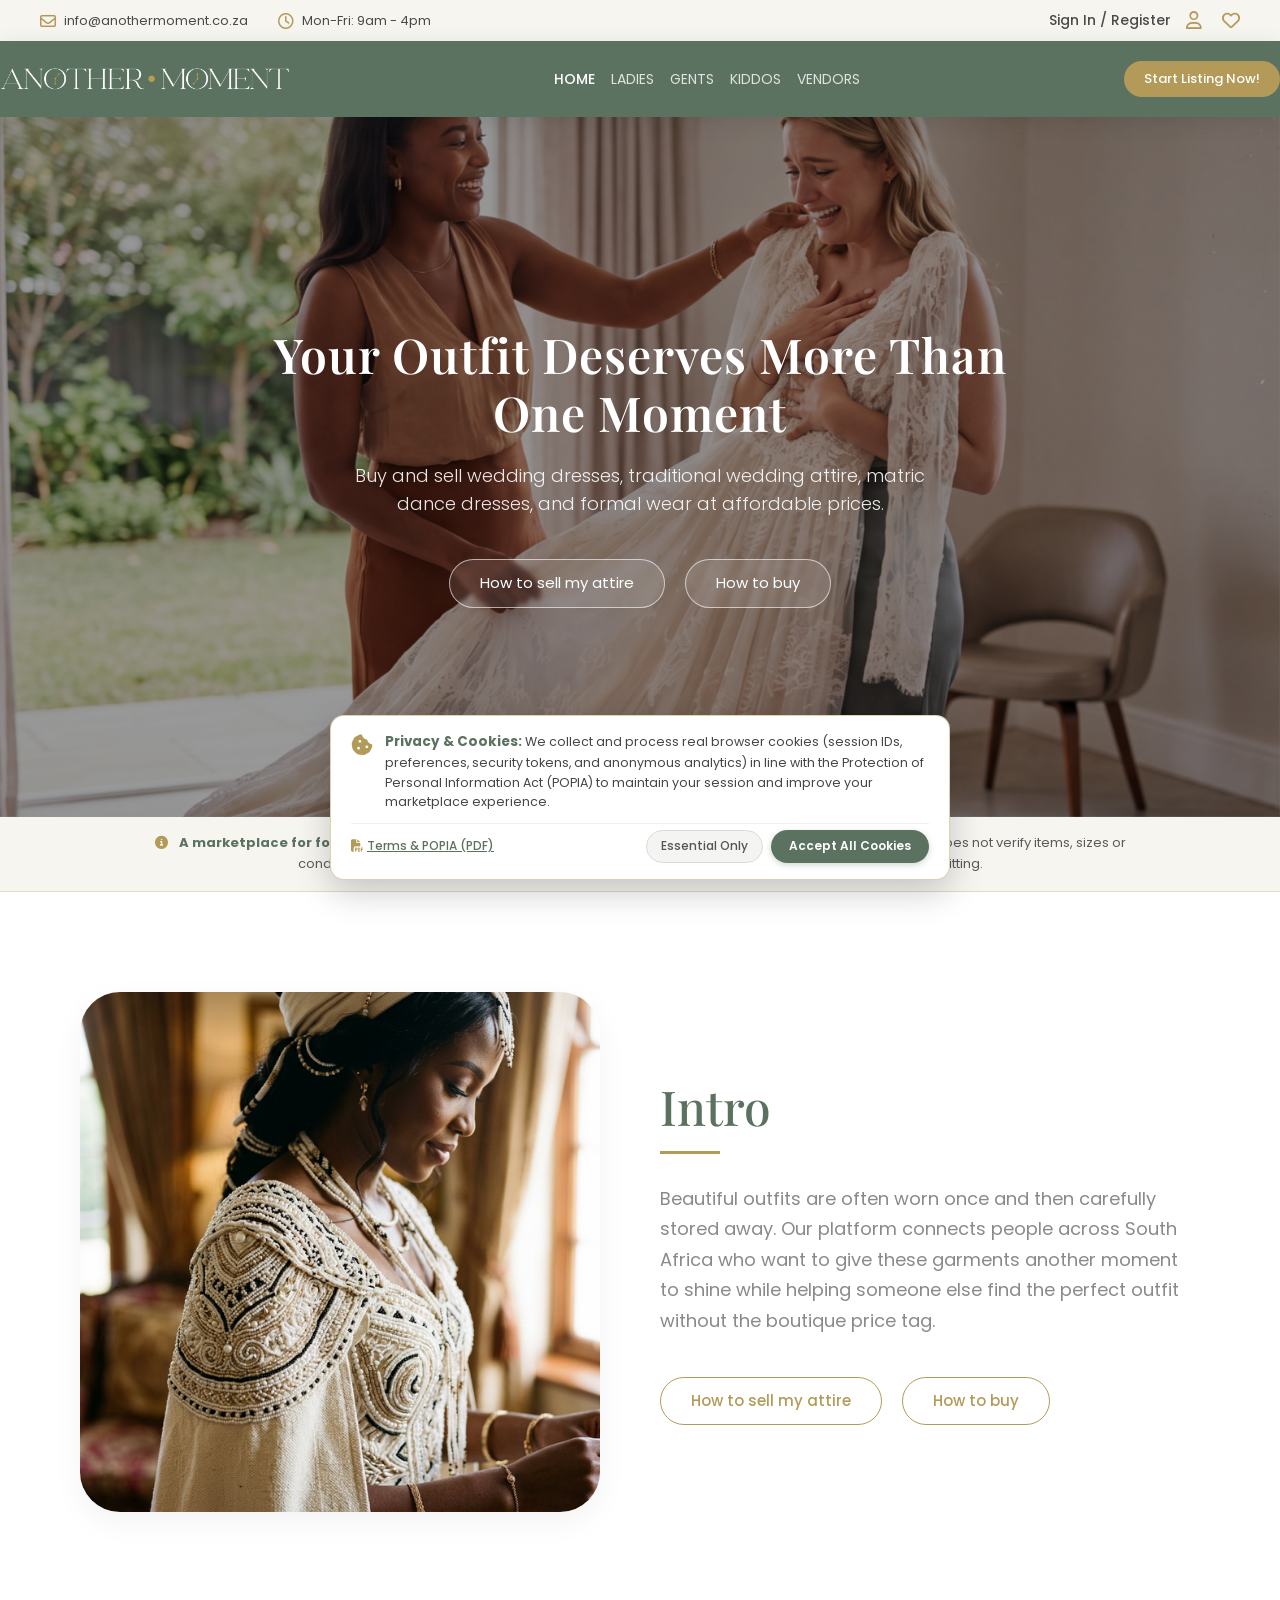
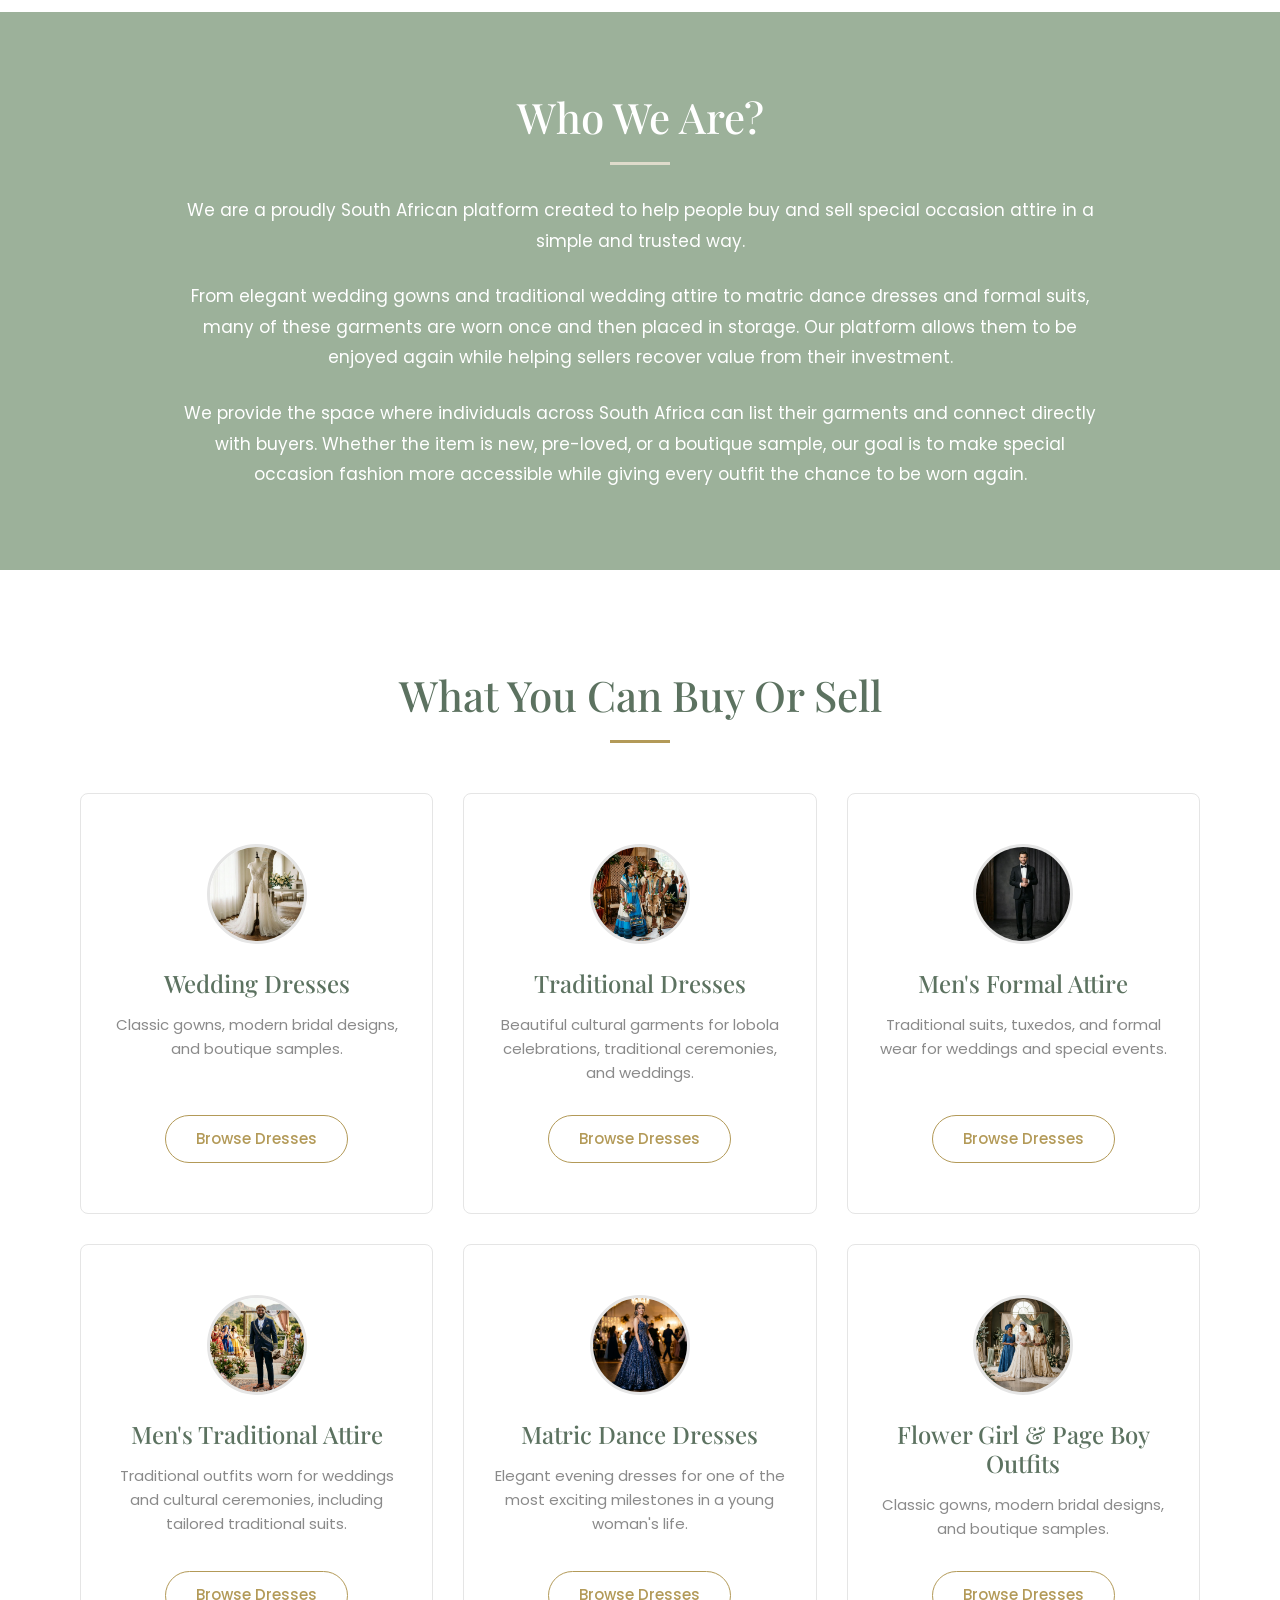
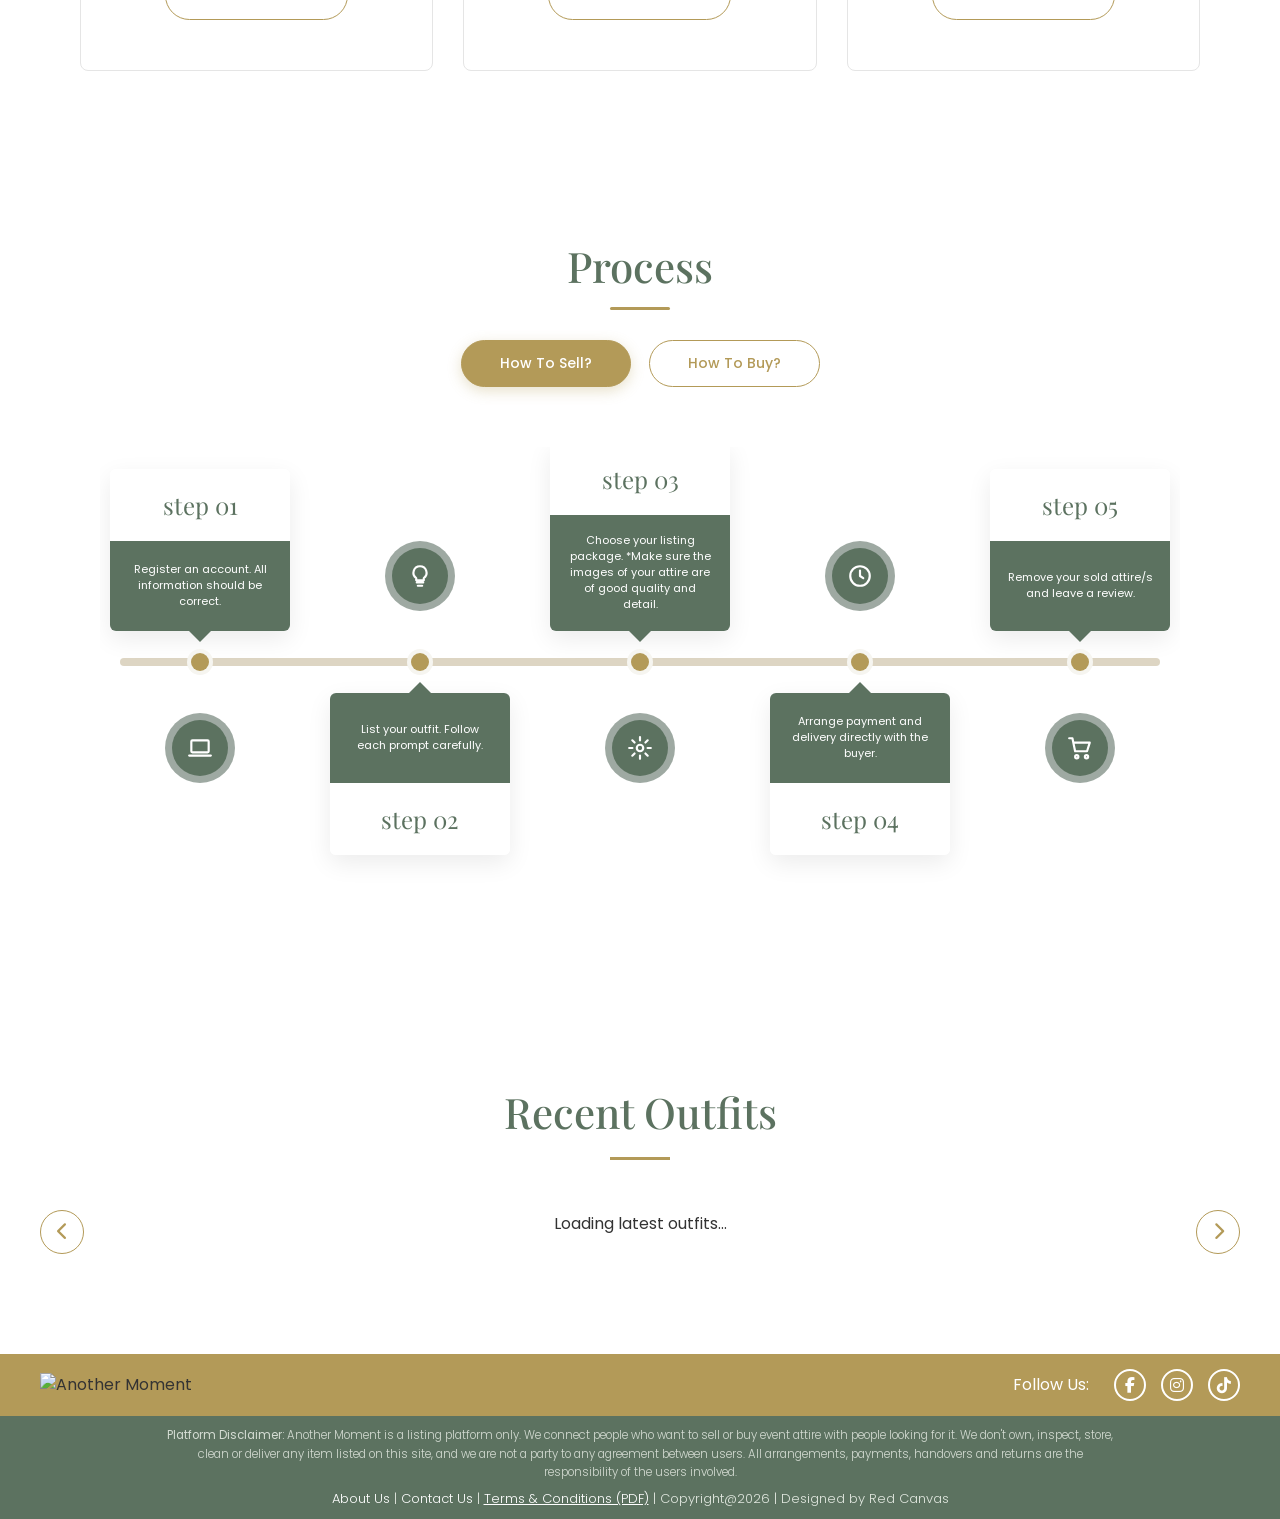
==== commit c1adfad5: "Add files via upload" ====
--- a/index.html
+++ b/index.html
@@ -19,7 +19,7 @@
     <!-- Bootstrap CSS -->
     <link href="https://cdn.jsdelivr.net/npm/bootstrap@5.3.3/dist/css/bootstrap.min.css" rel="stylesheet">
     <!-- Styles -->
-    <link rel="stylesheet" href="style.css?v=5">
+    <link rel="stylesheet" href="style.css?v=8">
     <link rel="icon" href="images/favicon.png" type="image/png">
 </head>
 
@@ -427,7 +427,7 @@
     <footer class="footer">
         <div class="footer-top">
             <div class="footer-top-container">
-                <div class="footer-logo">ANOTHER MOMENT</div>
+                <div class="footer-logo"><img src="images/svg/another-moment-logo-white.png" alt="Another Moment" class="footer-logo-img"></div>
                 <div class="footer-socials">
                     <span class="follow-text">Follow Us:</span>
                     <a href="https://www.facebook.com/search/top?q=Another%20Moment%20-%20Events%20Attire%20Marketplace" target="_blank" class="social-icon"><i class="fa-brands fa-facebook-f"></i></a>
--- a/style.css
+++ b/style.css
@@ -1236,10 +1236,17 @@
 }
 
 .footer-logo {
-    font-family: 'Playfair Display', serif;
-    font-size: 28px;
-    color: var(--white);
-    letter-spacing: 5px;
+    display: flex;
+    align-items: center;
+}
+
+.footer-logo-img {
+    max-height: 55px;
+    width: auto;
+    max-width: 100%;
+    display: block;
+    height: auto;
+    object-fit: contain;
 }
 
 .footer-socials {
@@ -1449,6 +1456,14 @@
         flex-direction: column;
         gap: 20px;
         text-align: center;
+    }
+
+    .footer-logo {
+        justify-content: center;
+    }
+
+    .footer-logo-img {
+        max-height: 42px;
     }
 
     .footer-bottom-container {
@@ -2371,6 +2386,32 @@
     border-radius: 50%;
 }
 
+.sidebar-icon {
+    width: 24px;
+    height: 24px;
+    display: inline-flex;
+    align-items: center;
+    justify-content: center;
+    flex-shrink: 0;
+    margin-right: 10px;
+}
+
+.sidebar-icon img,
+.sidebar-icon svg {
+    width: 20px;
+    height: 20px;
+    object-fit: contain;
+    display: block;
+    transition: transform 0.2s ease;
+}
+
+.sidebar-link:hover .sidebar-icon img,
+.sidebar-link.active .sidebar-icon img,
+.sidebar-link:hover .sidebar-icon svg,
+.sidebar-link.active .sidebar-icon svg {
+    transform: scale(1.12);
+}
+
 .sidebar-bottom {
     margin-top: 30px;
 }
@@ -2523,8 +2564,9 @@
 .footer-top {
     padding: 15px 0 !important;
 }
-.footer-logo {
-    font-size: 22px !important;
+.footer-logo-img {
+    max-height: 45px !important;
+    max-width: 180px !important;
 }
 .follow-text {
     font-size: 16px !important;
@@ -2605,7 +2647,7 @@
     content: '';
     width: 8px;
     height: 8px;
-    background-color: #b58d83; /* Matching the icon circle color */
+    background-color: #5C7260; /* Matching the icon circle color */
     border-radius: 50%;
     position: absolute;
     top: 50%;
@@ -2664,7 +2706,7 @@
 .icon-circle {
     width: 40px;
     height: 40px;
-    background-color: #b58d83; /* Primary icon color */
+    background-color: #5C7260; /* Primary icon color */
     border-radius: 50%;
     display: flex;
     align-items: center;
